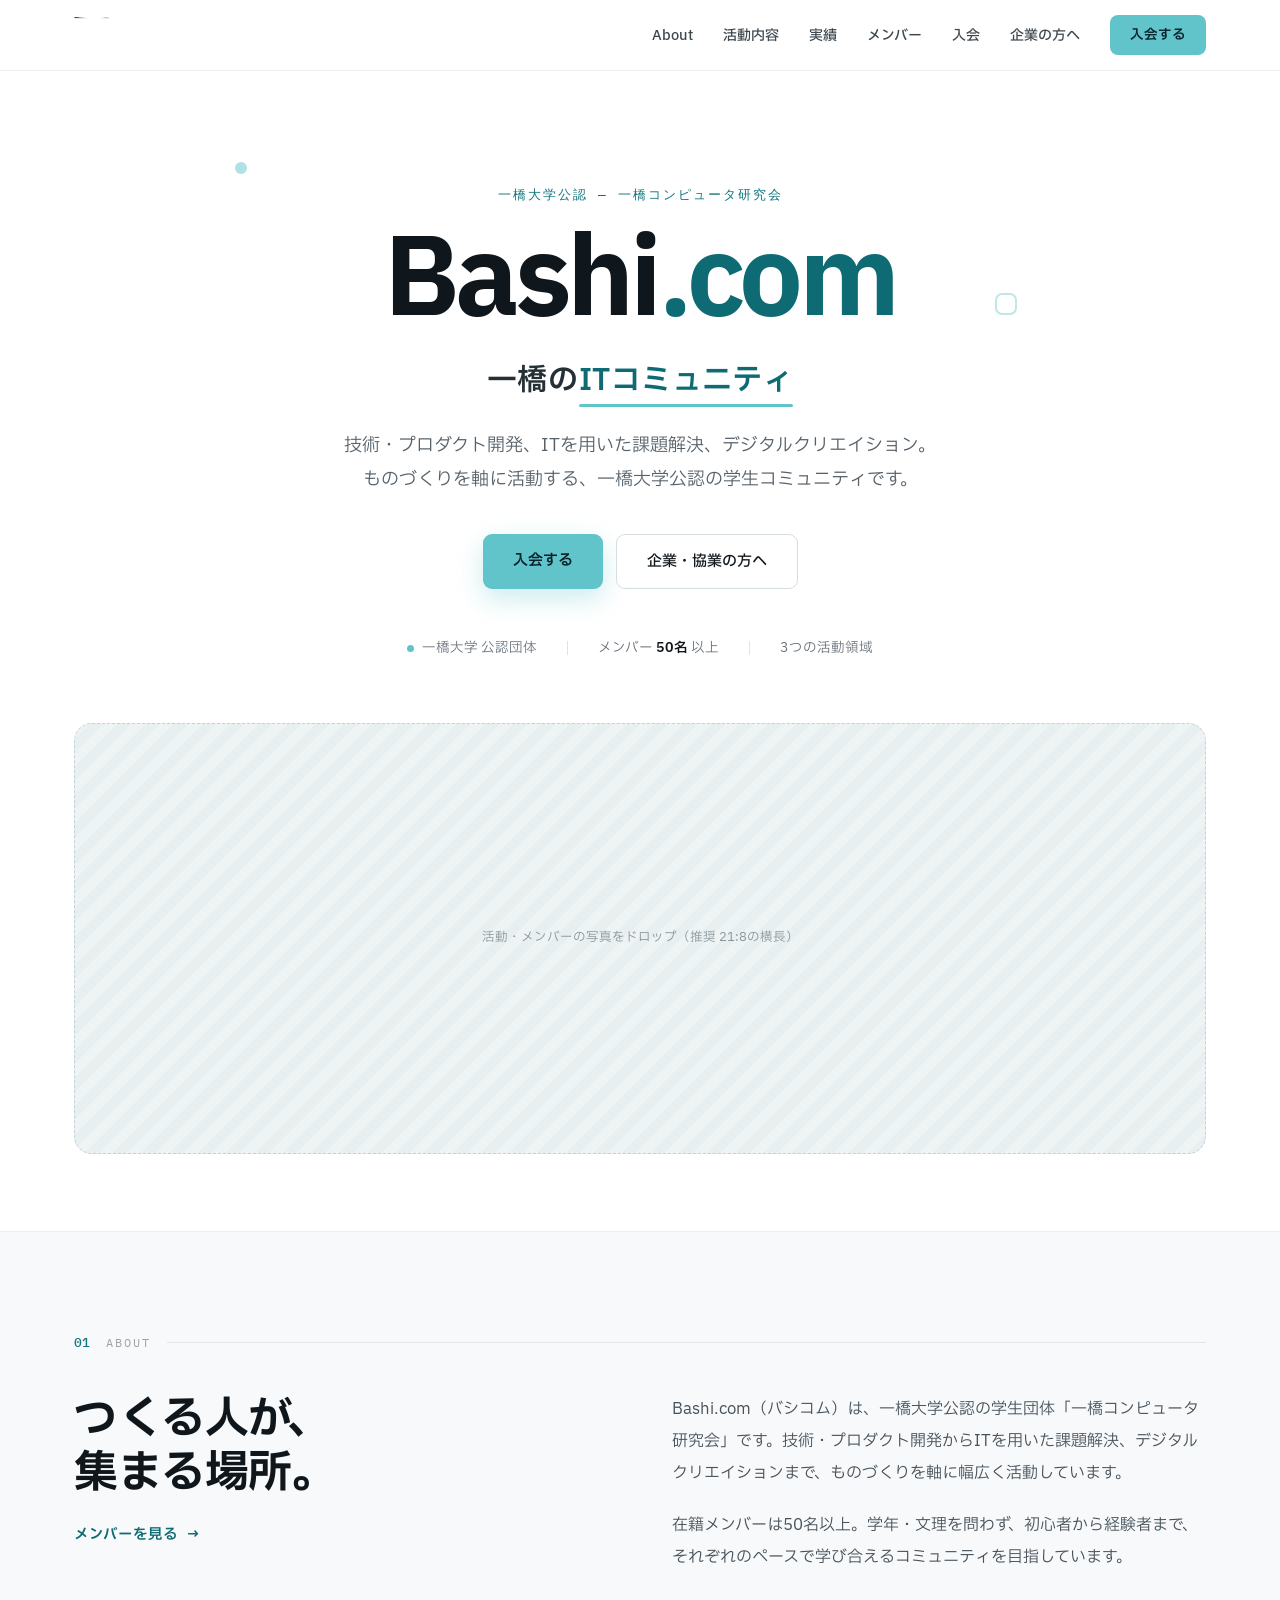
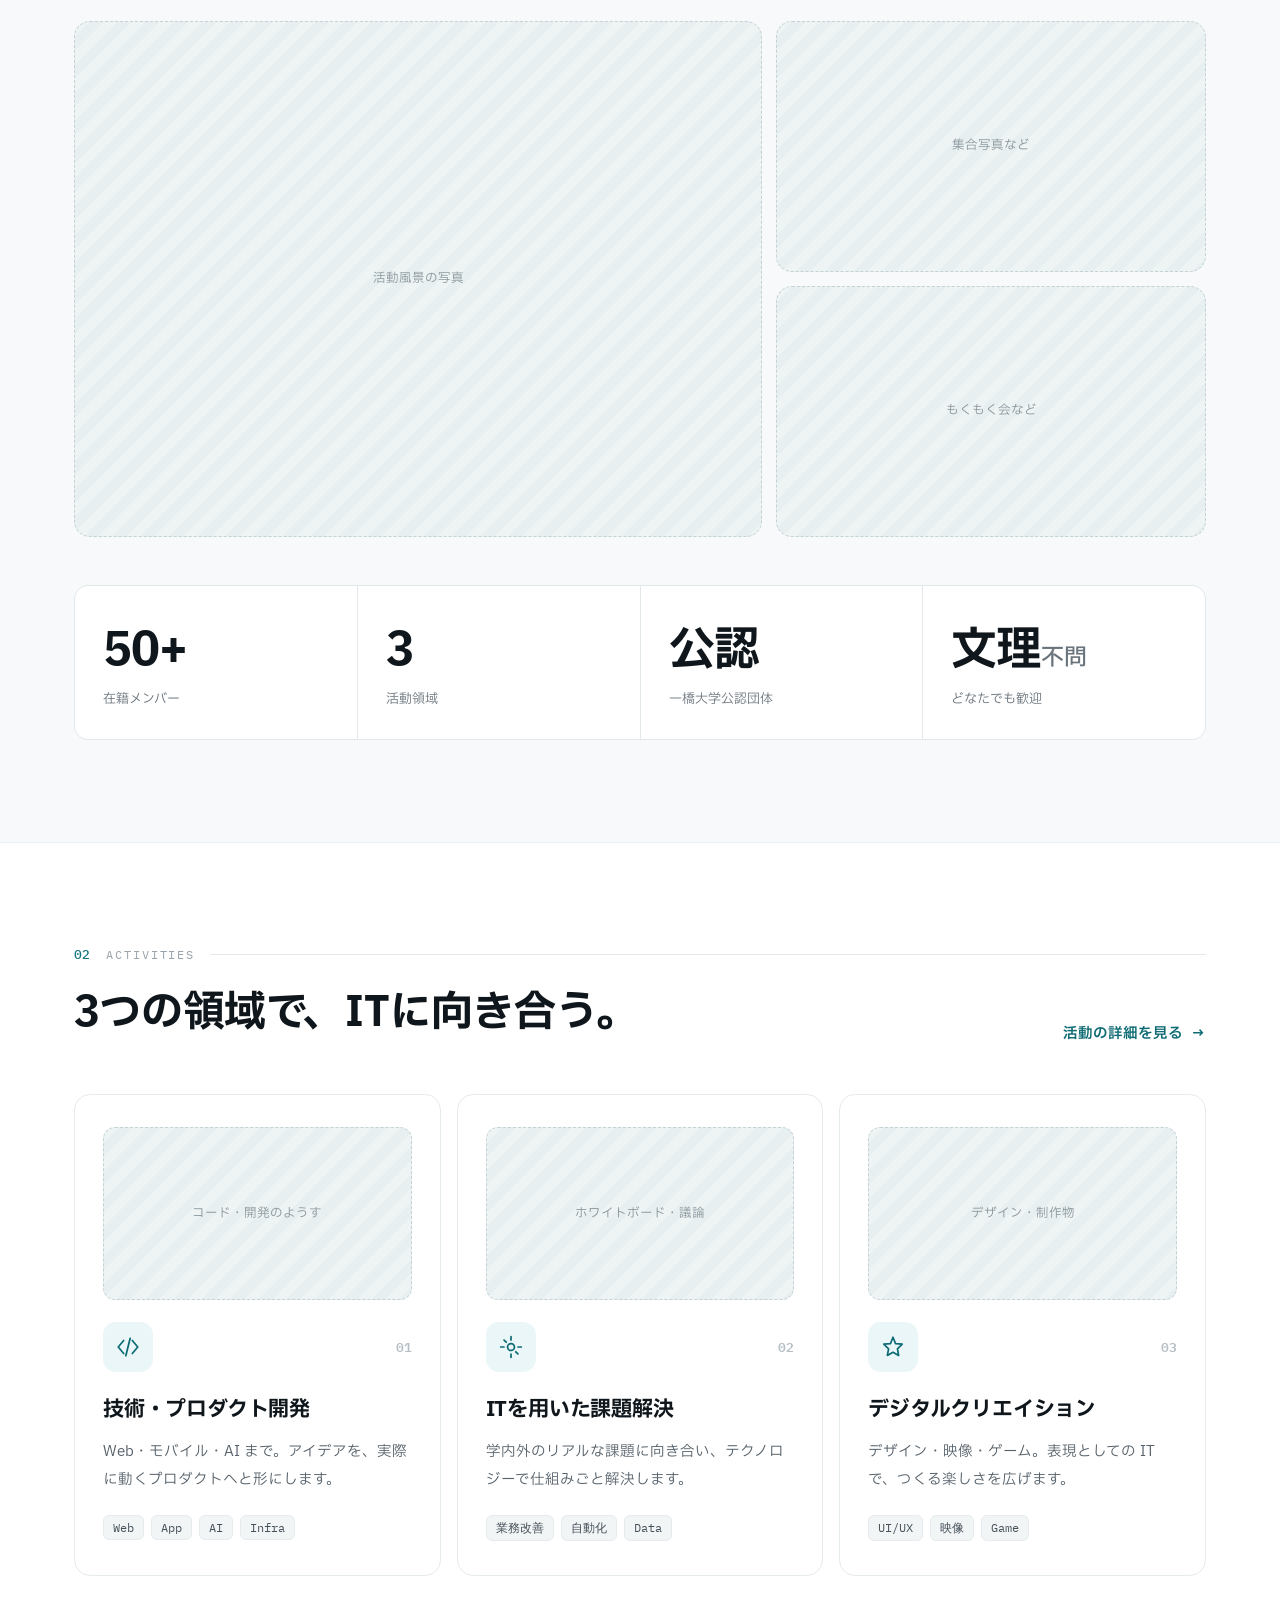
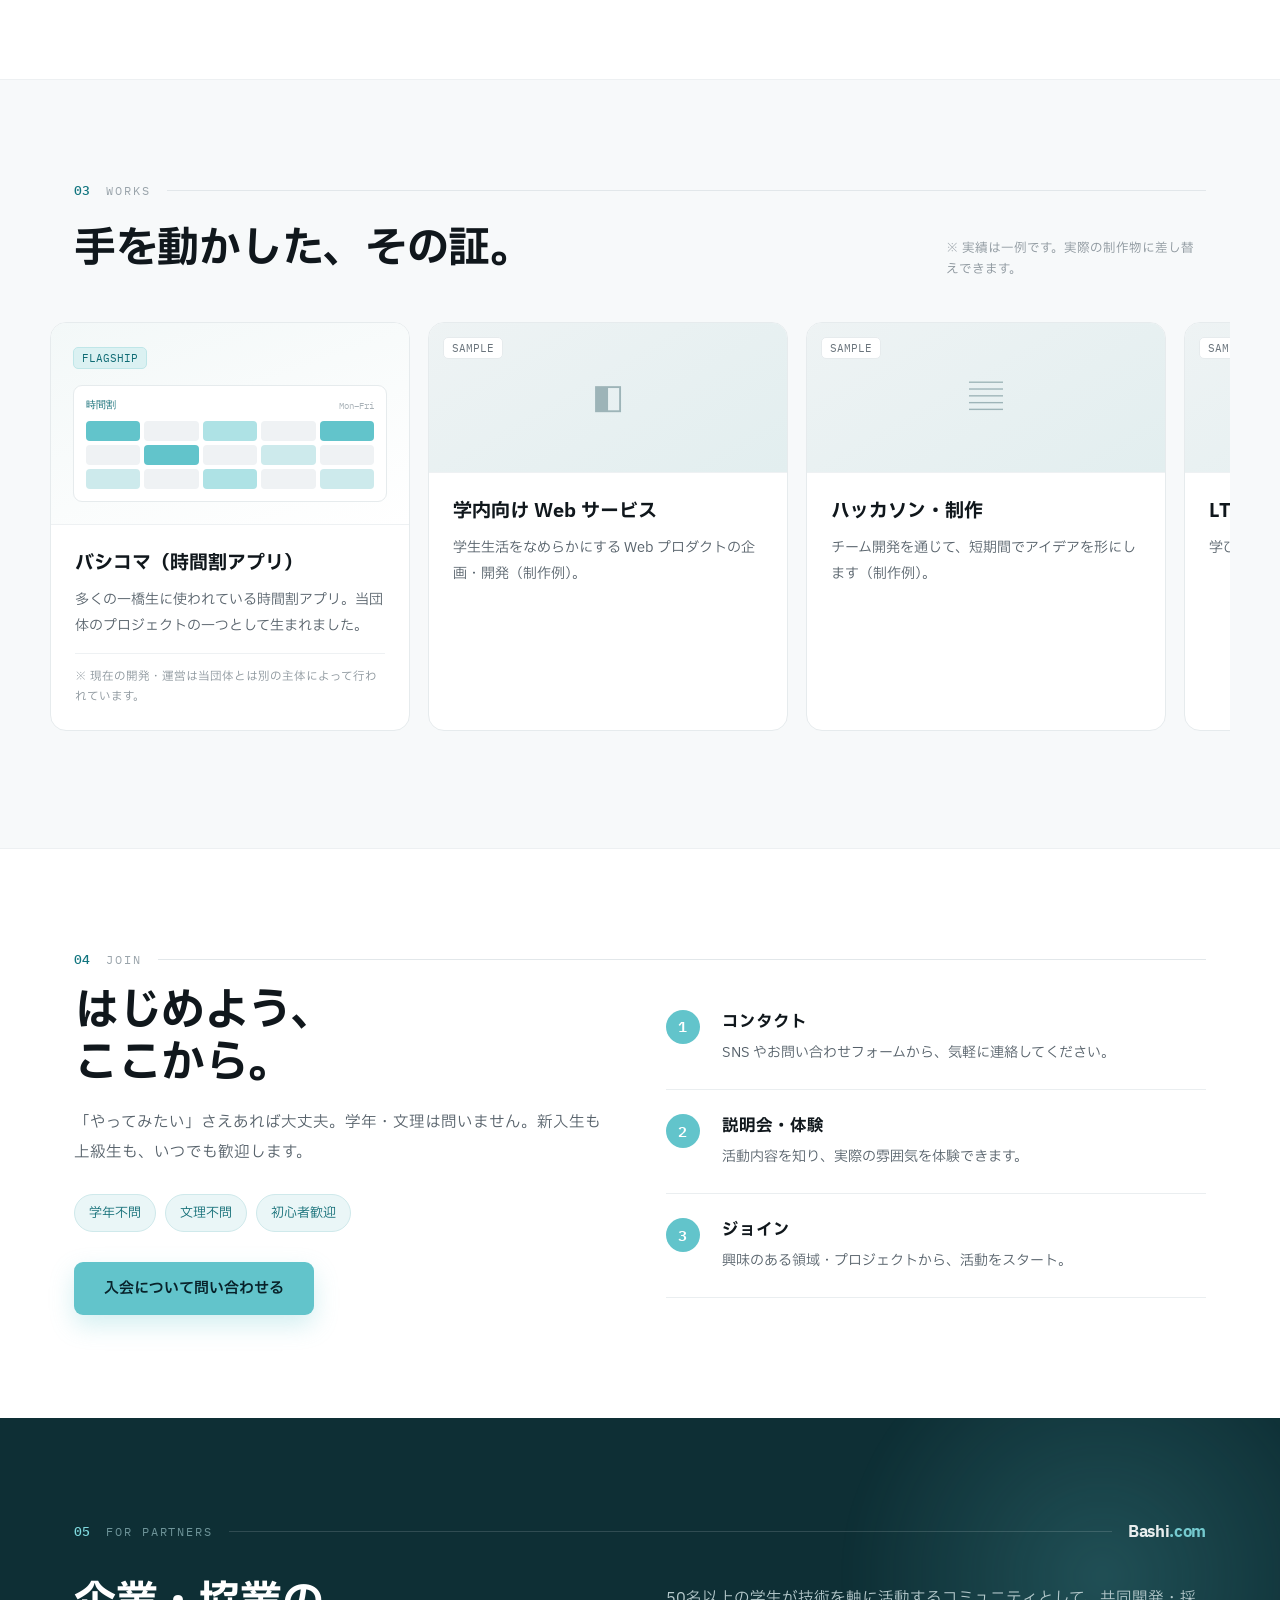
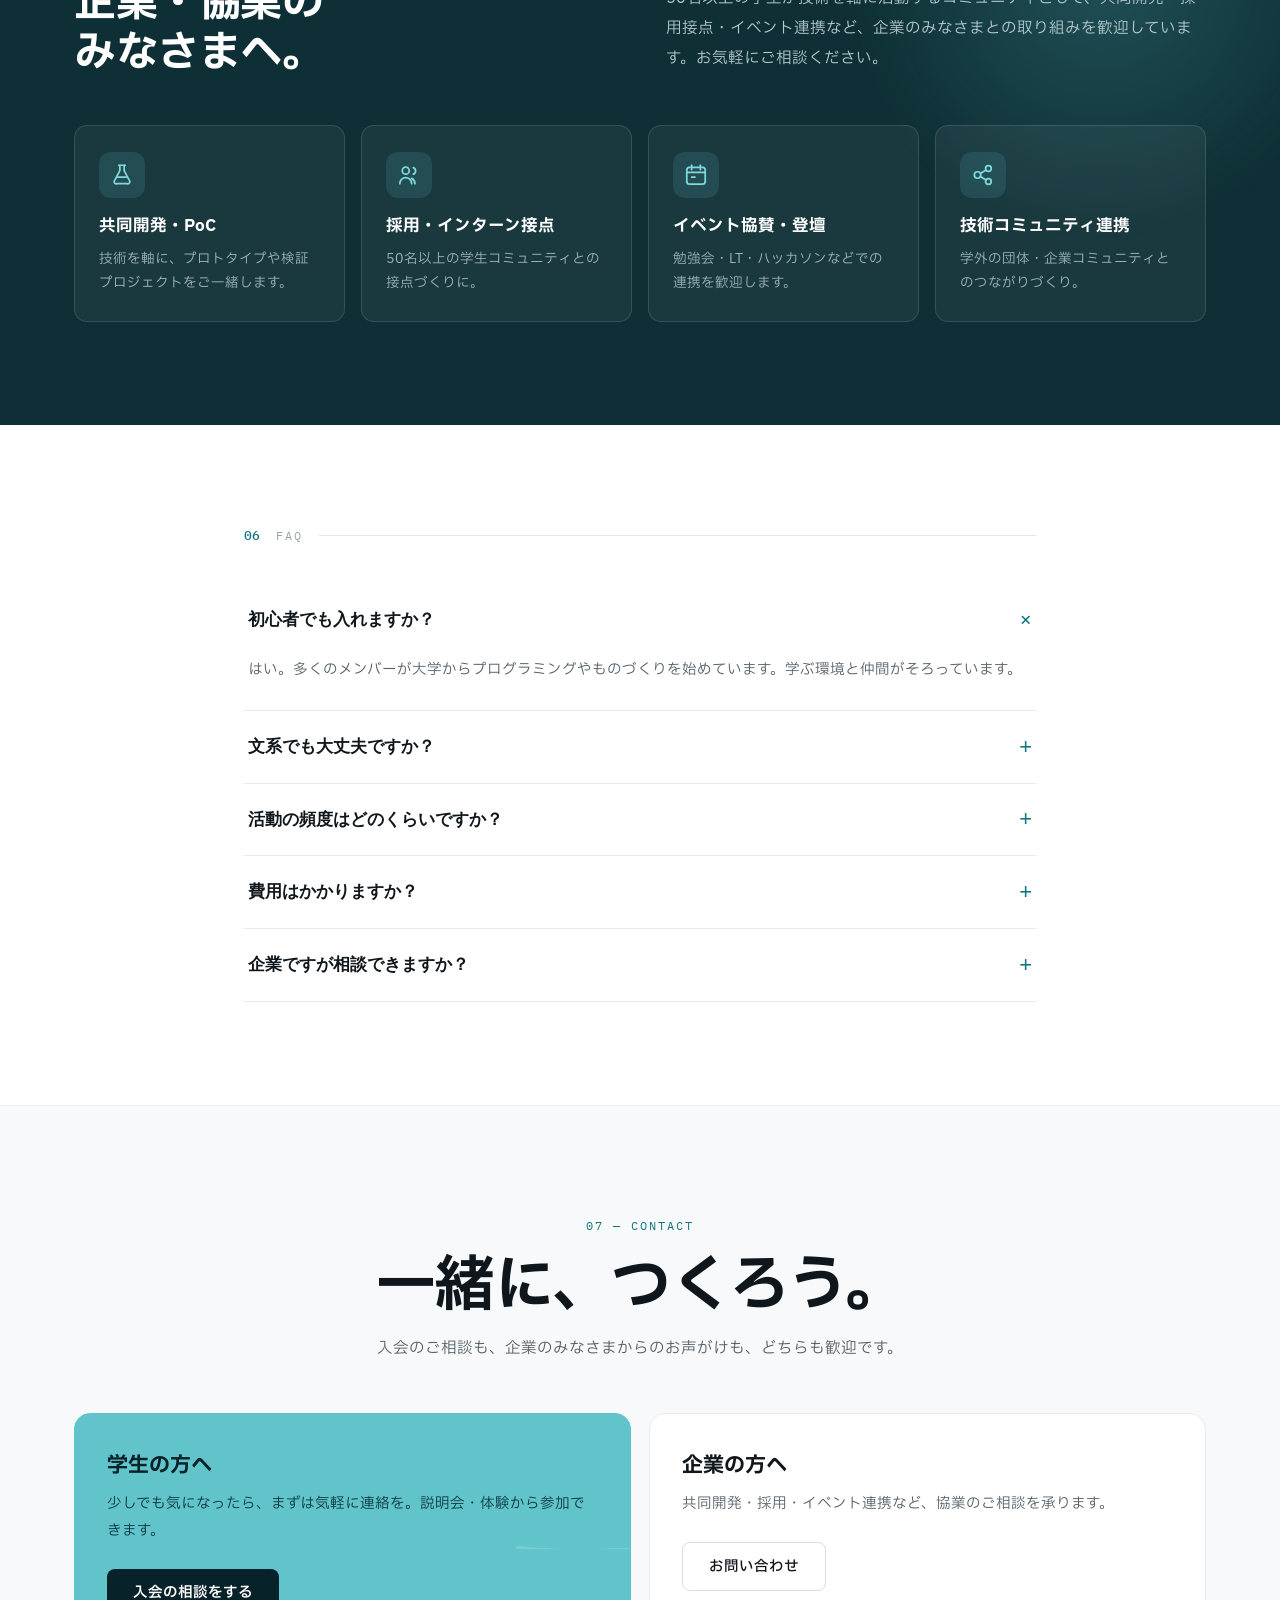
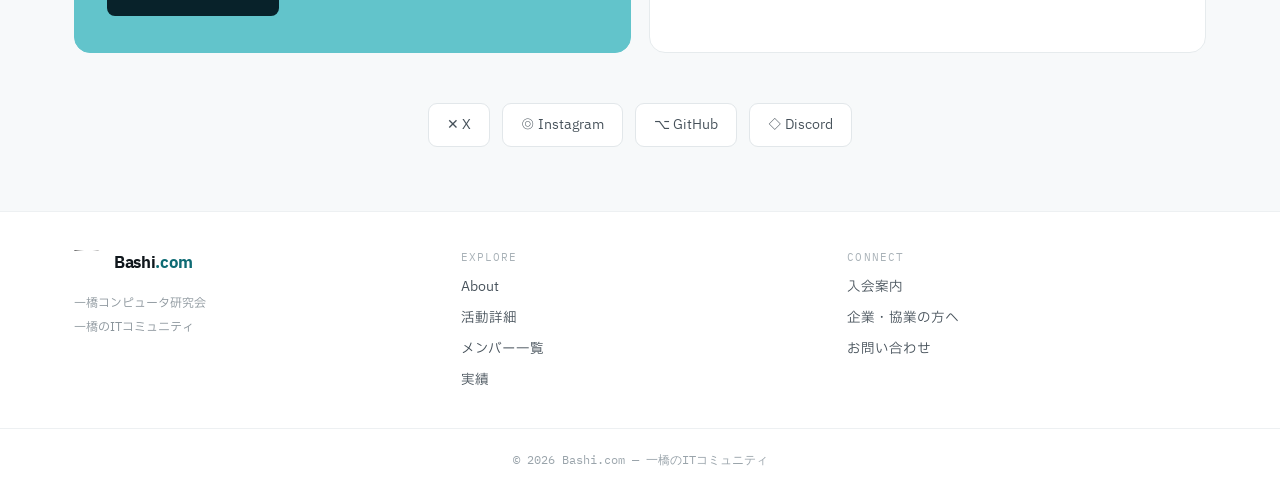
==== index.html @ f262a0ce "Add Bashi.com website (top / members / activities) Claude Design (BashiDirB / Members / Activities) " ====
<!DOCTYPE html>
<html lang="ja">
<head>
<meta charset="utf-8">
<meta name="viewport" content="width=device-width, initial-scale=1">
<title>Bashi.com — 一橋のITコミュニティ｜一橋コンピュータ研究会</title>
<meta name="description" content="Bashi.com（バシコム）は一橋大学公認の学生団体「一橋コンピュータ研究会」。技術・プロダクト開発、ITを用いた課題解決、デジタルクリエイションを軸に活動するITコミュニティです。">
<link rel="preconnect" href="https://fonts.googleapis.com">
<link rel="preconnect" href="https://fonts.gstatic.com" crossorigin>
<link href="https://fonts.googleapis.com/css2?family=IBM+Plex+Sans+JP:wght@300;400;500;600;700&family=IBM+Plex+Mono:wght@400;500;600&display=swap" rel="stylesheet">
<link rel="stylesheet" href="styles.css">
</head>
<body>
<main id="bb-root" style="background:#FFFFFF;color:#10171C;font-family:'IBM Plex Sans JP',sans-serif;position:relative;overflow-x:hidden;min-height:100vh;-webkit-font-smoothing:antialiased">

  <!-- reading progress -->
  <div id="bb-progress" style="position:fixed;top:0;left:0;height:3px;width:0;background:linear-gradient(90deg,#62C4CB,#0E6B74);z-index:60;transition:width .1s linear"></div>

  <!-- NAV -->
  <header style="position:sticky;top:0;z-index:50;backdrop-filter:blur(12px);-webkit-backdrop-filter:blur(12px);background:rgba(255,255,255,.82);border-bottom:1px solid #ECEFF1">
    <nav style="max-width:1180px;margin:0 auto;padding:15px 24px;display:flex;align-items:center;justify-content:space-between;gap:16px">
      <a href="#top" aria-label="Bashi.com" style="display:flex;align-items:center;text-decoration:none">
        <img src="uploads/SCARE_LOGO_Opacity_BLACK.png" alt="Bashi.com" style="height:36px;width:auto;display:block">
      </a>
      <div class="bb-desktop-nav">
        <a href="#about" data-navlink="about" class="bb-navlink" style="color:#3D474E;text-decoration:none;font-size:14px;font-weight:500">About</a>
        <a href="#activities" data-navlink="activities" class="bb-navlink" style="color:#3D474E;text-decoration:none;font-size:14px;font-weight:500">活動内容</a>
        <a href="#works" data-navlink="works" class="bb-navlink" style="color:#3D474E;text-decoration:none;font-size:14px;font-weight:500">実績</a>
        <a href="Members.html" class="bb-navlink" style="color:#3D474E;text-decoration:none;font-size:14px;font-weight:500">メンバー</a>
        <a href="#join" data-navlink="join" class="bb-navlink" style="color:#3D474E;text-decoration:none;font-size:14px;font-weight:500">入会</a>
        <a href="#partners" data-navlink="partners" class="bb-navlink" style="color:#3D474E;text-decoration:none;font-size:14px;font-weight:500">企業の方へ</a>
        <a href="#join" class="bb-btn-primary" style="font-size:13.5px;font-weight:600;color:#08222a;background:#62C4CB;text-decoration:none;padding:10px 20px;border-radius:8px">入会する</a>
      </div>
      <button id="bb-menu-btn" class="bb-menu-btn" aria-label="menu" aria-expanded="false" style="background:#F1F4F5;border:1px solid #E2E7EA;color:#10171C;width:42px;height:42px;border-radius:9px;cursor:pointer;font-size:18px">≡</button>
    </nav>
    <div id="bb-mobile-menu" class="bb-mobile-menu" style="padding:6px 24px 18px;flex-direction:column;gap:2px;border-top:1px solid #EEF1F3">
      <a href="#about" style="color:#10171C;text-decoration:none;font-size:15px;padding:12px 4px;border-bottom:1px solid #F1F4F5">About</a>
      <a href="#activities" style="color:#10171C;text-decoration:none;font-size:15px;padding:12px 4px;border-bottom:1px solid #F1F4F5">活動内容</a>
      <a href="#works" style="color:#10171C;text-decoration:none;font-size:15px;padding:12px 4px;border-bottom:1px solid #F1F4F5">制作物・実績</a>
      <a href="Members.html" style="color:#10171C;text-decoration:none;font-size:15px;padding:12px 4px;border-bottom:1px solid #F1F4F5">メンバー一覧</a>
      <a href="Activities.html" style="color:#10171C;text-decoration:none;font-size:15px;padding:12px 4px;border-bottom:1px solid #F1F4F5">活動詳細</a>
      <a href="#join" style="color:#10171C;text-decoration:none;font-size:15px;padding:12px 4px;border-bottom:1px solid #F1F4F5">入会案内</a>
      <a href="#partners" style="color:#10171C;text-decoration:none;font-size:15px;padding:12px 4px;border-bottom:1px solid #F1F4F5">企業・協業の方へ</a>
      <a href="#join" style="margin-top:8px;text-align:center;color:#08222a;background:#62C4CB;text-decoration:none;padding:13px;border-radius:8px;font-weight:600">入会する</a>
    </div>
  </header>

  <!-- HERO -->
  <section id="top" style="position:relative;max-width:920px;margin:0 auto;padding:clamp(60px,9vw,128px) 24px clamp(40px,5vw,64px);text-align:center">
    <div style="position:absolute;top:14%;left:6%;width:12px;height:12px;border-radius:50%;background:#62C4CB;opacity:.5;animation:floatB 6s ease-in-out infinite"></div>
    <div style="position:absolute;top:34%;right:9%;width:22px;height:22px;border-radius:7px;border:2px solid #BFE6E8;animation:floatB 8s ease-in-out infinite .8s"></div>
    <div data-rv style="opacity:0;transform:translateY(16px);transition:opacity .7s,transform .7s;font-family:'IBM Plex Mono',monospace;font-size:12.5px;letter-spacing:.16em;color:#11757F;margin-bottom:24px;text-transform:uppercase">一橋大学公認 — 一橋コンピュータ研究会</div>
    <h1 data-rv data-rv-delay="80" style="opacity:0;transform:translateY(22px);transition:opacity .9s,transform .9s;margin:0 0 22px;display:flex;justify-content:center"><img src="uploads/LECTANGLE_LOGO_Opacity_BLACK.png" alt="Bashi.com" onerror="this.style.display='none';this.nextElementSibling.style.display='inline-block'" style="width:clamp(300px,64vw,680px);height:auto;display:block"><span style="display:none;font-weight:700;font-size:clamp(48px,10vw,108px);letter-spacing:-.04em;line-height:1;color:#10171C">Bashi<span style="color:#0E6B74">.com</span></span></h1>
    <div data-rv data-rv-delay="150" style="opacity:0;transform:translateY(20px);transition:opacity .8s,transform .8s;margin:0 0 26px;font-weight:600;font-size:clamp(20px,2.8vw,30px);letter-spacing:.02em;color:#243036">一橋の<span style="position:relative;white-space:nowrap;color:#0E6B74">ITコミュニティ<span data-uline style="position:absolute;left:0;bottom:-.12em;width:100%;height:.09em;background:#62C4CB;transform:scaleX(0);transform-origin:left;transition:transform 1s cubic-bezier(.7,0,.2,1) .5s;border-radius:99px"></span></span></div>
    <p data-rv data-rv-delay="220" style="opacity:0;transform:translateY(20px);transition:opacity .8s,transform .8s;margin:0 auto 36px;max-width:600px;font-size:clamp(15.5px,1.7vw,18px);line-height:1.9;color:#56616A">技術・プロダクト開発、ITを用いた課題解決、デジタルクリエイション。<br>ものづくりを軸に活動する、一橋大学公認の学生コミュニティです。</p>
    <div data-rv data-rv-delay="260" style="opacity:0;transform:translateY(20px);transition:opacity .8s,transform .8s;display:flex;flex-wrap:wrap;gap:13px;justify-content:center;margin-bottom:46px">
      <a href="#join" class="bb-btn-primary" style="font-size:15px;font-weight:600;color:#08222a;background:#62C4CB;text-decoration:none;padding:15px 30px;border-radius:9px;box-shadow:0 10px 26px rgba(98,196,203,.32)">入会する</a>
      <a href="#partners" class="bb-btn-ghost" style="font-size:15px;font-weight:500;color:#10171C;background:#fff;border:1px solid #D7DEE2;text-decoration:none;padding:15px 30px;border-radius:9px">企業・協業の方へ</a>
    </div>
    <div data-rv data-rv-delay="340" style="opacity:0;transform:translateY(18px);transition:opacity .8s,transform .8s;display:inline-flex;flex-wrap:wrap;justify-content:center;align-items:center;gap:clamp(16px,3vw,30px);font-size:13.5px;color:#6A747C">
      <span style="display:flex;align-items:center;gap:8px"><span style="width:7px;height:7px;border-radius:99px;background:#62C4CB"></span>一橋大学 公認団体</span>
      <span style="width:1px;height:14px;background:#DDE3E7"></span>
      <span>メンバー <strong style="color:#10171C;font-weight:600">50名</strong> 以上</span>
      <span style="width:1px;height:14px;background:#DDE3E7"></span>
      <span>3つの活動領域</span>
    </div>
  </section>

  <!-- IMAGE BAND -->
  <section style="max-width:1180px;margin:0 auto;padding:0 24px clamp(40px,6vw,80px)">
    <div class="image-slot" data-rv style="opacity:0;transform:translateY(26px);transition:opacity .9s,transform .9s;width:100%;aspect-ratio:21/8;min-height:220px;border-radius:18px;overflow:hidden">活動・メンバーの写真をドロップ（推奨 21:8の横長）</div>
  </section>

  <!-- ABOUT -->
  <section id="about" style="background:#F7F9FA;border-top:1px solid #EDF0F2;border-bottom:1px solid #EDF0F2">
    <div style="max-width:1180px;margin:0 auto;padding:clamp(56px,8vw,104px) 24px">
      <div data-rv style="opacity:0;transform:translateY(14px);transition:opacity .7s,transform .7s;display:flex;align-items:center;gap:16px;margin-bottom:42px">
        <span style="font-family:'IBM Plex Mono',monospace;font-size:13px;color:#11757F;font-weight:500">01</span>
        <span style="font-family:'IBM Plex Mono',monospace;font-size:12px;letter-spacing:.16em;color:#9AA4AB;text-transform:uppercase">About</span>
        <span style="flex:1;height:1px;background:#E2E7EA"></span>
      </div>
      <div style="display:grid;grid-template-columns:repeat(auto-fit,minmax(290px,1fr));gap:clamp(34px,5vw,72px);align-items:start">
        <div>
          <h2 data-rv style="opacity:0;transform:translateY(20px);transition:opacity .8s,transform .8s;margin:0 0 22px;font-weight:700;font-size:clamp(28px,4vw,44px);line-height:1.22;letter-spacing:-.01em">つくる人が、<br>集まる場所。</h2>
          <a data-rv data-rv-delay="60" href="Members.html" class="bb-link" style="opacity:0;transform:translateY(20px);transition:opacity .8s,transform .8s;display:inline-flex;align-items:center;gap:8px;font-size:14.5px;font-weight:600;color:#0E6B74;text-decoration:none">メンバーを見る <span class="bb-arrow">→</span></a>
        </div>
        <div>
          <p data-rv data-rv-delay="100" style="opacity:0;transform:translateY(20px);transition:opacity .8s,transform .8s;margin:0 0 20px;font-size:16px;line-height:2;color:#46515A">Bashi.com（バシコム）は、一橋大学公認の学生団体「一橋コンピュータ研究会」です。技術・プロダクト開発からITを用いた課題解決、デジタルクリエイションまで、ものづくりを軸に幅広く活動しています。</p>
          <p data-rv data-rv-delay="180" style="opacity:0;transform:translateY(20px);transition:opacity .8s,transform .8s;margin:0;font-size:16px;line-height:2;color:#46515A">在籍メンバーは50名以上。学年・文理を問わず、初心者から経験者まで、それぞれのペースで学び合えるコミュニティを目指しています。</p>
        </div>
      </div>
      <div data-rv style="opacity:0;transform:translateY(24px);transition:opacity .9s,transform .9s;display:grid;grid-template-columns:1.6fr 1fr;gap:14px;margin-top:48px">
        <div class="image-slot" style="width:100%;aspect-ratio:4/3;min-height:220px;border-radius:16px;overflow:hidden">活動風景の写真</div>
        <div style="display:grid;grid-template-rows:1fr 1fr;gap:14px">
          <div class="image-slot" style="width:100%;height:100%;min-height:103px;border-radius:16px;overflow:hidden">集合写真など</div>
          <div class="image-slot" style="width:100%;height:100%;min-height:103px;border-radius:16px;overflow:hidden">もくもく会など</div>
        </div>
      </div>
      <div style="display:grid;grid-template-columns:repeat(auto-fit,minmax(180px,1fr));gap:1px;background:#E2E7EA;border:1px solid #E2E7EA;border-radius:14px;overflow:hidden;margin-top:48px">
        <div data-rv style="opacity:0;transition:opacity .7s;background:#fff;padding:30px 28px">
          <div data-count="50" data-suffix="+" style="font-weight:700;font-size:clamp(32px,4vw,46px);letter-spacing:-.02em;color:#10171C">0+</div>
          <div style="font-size:13px;color:#6A747C;margin-top:4px">在籍メンバー</div>
        </div>
        <div data-rv data-rv-delay="60" style="opacity:0;transition:opacity .7s;background:#fff;padding:30px 28px">
          <div data-count="3" style="font-weight:700;font-size:clamp(32px,4vw,46px);letter-spacing:-.02em;color:#10171C">0</div>
          <div style="font-size:13px;color:#6A747C;margin-top:4px">活動領域</div>
        </div>
        <div data-rv data-rv-delay="120" style="opacity:0;transition:opacity .7s;background:#fff;padding:30px 28px">
          <div style="font-weight:700;font-size:clamp(32px,4vw,46px);letter-spacing:-.02em;color:#10171C">公認</div>
          <div style="font-size:13px;color:#6A747C;margin-top:4px">一橋大学公認団体</div>
        </div>
        <div data-rv data-rv-delay="180" style="opacity:0;transition:opacity .7s;background:#fff;padding:30px 28px">
          <div style="font-weight:700;font-size:clamp(32px,4vw,46px);letter-spacing:-.02em;color:#10171C">文理<span style="font-size:.5em;font-weight:500;color:#6A747C">不問</span></div>
          <div style="font-size:13px;color:#6A747C;margin-top:4px">どなたでも歓迎</div>
        </div>
      </div>
    </div>
  </section>

  <!-- ACTIVITIES -->
  <section id="activities" style="max-width:1180px;margin:0 auto;padding:clamp(56px,8vw,104px) 24px">
    <div data-rv style="opacity:0;transform:translateY(14px);transition:opacity .7s,transform .7s;display:flex;align-items:center;gap:16px;margin-bottom:18px">
      <span style="font-family:'IBM Plex Mono',monospace;font-size:13px;color:#11757F;font-weight:500">02</span>
      <span style="font-family:'IBM Plex Mono',monospace;font-size:12px;letter-spacing:.16em;color:#9AA4AB;text-transform:uppercase">Activities</span>
      <span style="flex:1;height:1px;background:#E2E7EA"></span>
    </div>
    <div style="display:flex;justify-content:space-between;align-items:flex-end;flex-wrap:wrap;gap:14px;margin-bottom:50px">
      <h2 data-rv data-rv-delay="80" style="opacity:0;transform:translateY(18px);transition:opacity .8s,transform .8s;margin:0;font-weight:700;font-size:clamp(26px,3.6vw,42px);letter-spacing:-.01em">3つの領域で、ITに向き合う。</h2>
      <a data-rv href="Activities.html" class="bb-link" style="opacity:0;transition:opacity .7s;display:inline-flex;align-items:center;gap:8px;font-size:14.5px;font-weight:600;color:#0E6B74;text-decoration:none">活動の詳細を見る <span class="bb-arrow">→</span></a>
    </div>
    <div style="display:grid;grid-template-columns:repeat(auto-fit,minmax(270px,1fr));gap:16px">
      <!-- pillar 01 -->
      <a href="Activities.html" data-rv data-rv-delay="0" class="bb-pill" style="opacity:0;transform:translateY(24px);transition:opacity .8s,transform .8s;text-decoration:none;color:inherit;display:block;background:#fff;border:1px solid #E6EBED;border-radius:16px;padding:32px 28px 34px;position:relative;overflow:hidden">
        <div class="bb-pillbar"></div>
        <div class="image-slot" style="width:100%;aspect-ratio:16/9;margin-bottom:22px;border-radius:12px;overflow:hidden">コード・開発のようす</div>
        <div style="display:flex;align-items:center;justify-content:space-between;margin-bottom:22px">
          <div style="width:50px;height:50px;border-radius:13px;background:#EAF6F7;display:flex;align-items:center;justify-content:center;color:#0E6B74"><svg width="26" height="26" viewBox="0 0 24 24" fill="none" stroke="currentColor" stroke-width="1.6" stroke-linecap="round" stroke-linejoin="round"><path d="M8 6l-5 6 5 6"/><path d="M16 6l5 6-5 6"/><path d="M14 4l-4 16"/></svg></div>
          <span style="font-family:'IBM Plex Mono',monospace;font-weight:600;font-size:13px;color:#B4BEC4">01</span>
        </div>
        <h3 style="margin:0 0 13px;font-weight:700;font-size:21px;letter-spacing:-.01em">技術・プロダクト開発</h3>
        <p style="margin:0 0 22px;font-size:14.5px;line-height:1.9;color:#56616A">Web・モバイル・AI まで。アイデアを、実際に動くプロダクトへと形にします。</p>
        <div style="display:flex;flex-wrap:wrap;gap:7px">
          <span style="font-family:'IBM Plex Mono',monospace;font-size:11.5px;color:#46515A;background:#F2F5F6;border:1px solid #E6EBED;padding:4px 9px;border-radius:6px">Web</span>
          <span style="font-family:'IBM Plex Mono',monospace;font-size:11.5px;color:#46515A;background:#F2F5F6;border:1px solid #E6EBED;padding:4px 9px;border-radius:6px">App</span>
          <span style="font-family:'IBM Plex Mono',monospace;font-size:11.5px;color:#46515A;background:#F2F5F6;border:1px solid #E6EBED;padding:4px 9px;border-radius:6px">AI</span>
          <span style="font-family:'IBM Plex Mono',monospace;font-size:11.5px;color:#46515A;background:#F2F5F6;border:1px solid #E6EBED;padding:4px 9px;border-radius:6px">Infra</span>
        </div>
      </a>
      <!-- pillar 02 -->
      <a href="Activities.html" data-rv data-rv-delay="110" class="bb-pill" style="opacity:0;transform:translateY(24px);transition:opacity .8s,transform .8s;text-decoration:none;color:inherit;display:block;background:#fff;border:1px solid #E6EBED;border-radius:16px;padding:32px 28px 34px;position:relative;overflow:hidden">
        <div class="bb-pillbar"></div>
        <div class="image-slot" style="width:100%;aspect-ratio:16/9;margin-bottom:22px;border-radius:12px;overflow:hidden">ホワイトボード・議論</div>
        <div style="display:flex;align-items:center;justify-content:space-between;margin-bottom:22px">
          <div style="width:50px;height:50px;border-radius:13px;background:#EAF6F7;display:flex;align-items:center;justify-content:center;color:#0E6B74"><svg width="26" height="26" viewBox="0 0 24 24" fill="none" stroke="currentColor" stroke-width="1.6" stroke-linecap="round" stroke-linejoin="round"><circle cx="12" cy="12" r="3.2"/><path d="M12 2.5v3"/><path d="M12 18.5v3"/><path d="M2.5 12h3"/><path d="M18.5 12h3"/><path d="M5.6 5.6l2 2"/><path d="M16.4 16.4l2 2"/></svg></div>
          <span style="font-family:'IBM Plex Mono',monospace;font-weight:600;font-size:13px;color:#B4BEC4">02</span>
        </div>
        <h3 style="margin:0 0 13px;font-weight:700;font-size:21px;letter-spacing:-.01em">ITを用いた課題解決</h3>
        <p style="margin:0 0 22px;font-size:14.5px;line-height:1.9;color:#56616A">学内外のリアルな課題に向き合い、テクノロジーで仕組みごと解決します。</p>
        <div style="display:flex;flex-wrap:wrap;gap:7px">
          <span style="font-family:'IBM Plex Mono',monospace;font-size:11.5px;color:#46515A;background:#F2F5F6;border:1px solid #E6EBED;padding:4px 9px;border-radius:6px">業務改善</span>
          <span style="font-family:'IBM Plex Mono',monospace;font-size:11.5px;color:#46515A;background:#F2F5F6;border:1px solid #E6EBED;padding:4px 9px;border-radius:6px">自動化</span>
          <span style="font-family:'IBM Plex Mono',monospace;font-size:11.5px;color:#46515A;background:#F2F5F6;border:1px solid #E6EBED;padding:4px 9px;border-radius:6px">Data</span>
        </div>
      </a>
      <!-- pillar 03 -->
      <a href="Activities.html" data-rv data-rv-delay="220" class="bb-pill" style="opacity:0;transform:translateY(24px);transition:opacity .8s,transform .8s;text-decoration:none;color:inherit;display:block;background:#fff;border:1px solid #E6EBED;border-radius:16px;padding:32px 28px 34px;position:relative;overflow:hidden">
        <div class="bb-pillbar"></div>
        <div class="image-slot" style="width:100%;aspect-ratio:16/9;margin-bottom:22px;border-radius:12px;overflow:hidden">デザイン・制作物</div>
        <div style="display:flex;align-items:center;justify-content:space-between;margin-bottom:22px">
          <div style="width:50px;height:50px;border-radius:13px;background:#EAF6F7;display:flex;align-items:center;justify-content:center;color:#0E6B74"><svg width="26" height="26" viewBox="0 0 24 24" fill="none" stroke="currentColor" stroke-width="1.6" stroke-linecap="round" stroke-linejoin="round"><path d="M12 3l2.3 5.8L20.5 9.4l-4.4 4.3 1.1 6.1L12 16.9 6.8 19.8l1.1-6.1L3.5 9.4l6.2-.6z"/></svg></div>
          <span style="font-family:'IBM Plex Mono',monospace;font-weight:600;font-size:13px;color:#B4BEC4">03</span>
        </div>
        <h3 style="margin:0 0 13px;font-weight:700;font-size:21px;letter-spacing:-.01em">デジタルクリエイション</h3>
        <p style="margin:0 0 22px;font-size:14.5px;line-height:1.9;color:#56616A">デザイン・映像・ゲーム。表現としての IT で、つくる楽しさを広げます。</p>
        <div style="display:flex;flex-wrap:wrap;gap:7px">
          <span style="font-family:'IBM Plex Mono',monospace;font-size:11.5px;color:#46515A;background:#F2F5F6;border:1px solid #E6EBED;padding:4px 9px;border-radius:6px">UI/UX</span>
          <span style="font-family:'IBM Plex Mono',monospace;font-size:11.5px;color:#46515A;background:#F2F5F6;border:1px solid #E6EBED;padding:4px 9px;border-radius:6px">映像</span>
          <span style="font-family:'IBM Plex Mono',monospace;font-size:11.5px;color:#46515A;background:#F2F5F6;border:1px solid #E6EBED;padding:4px 9px;border-radius:6px">Game</span>
        </div>
      </a>
    </div>
  </section>

  <!-- WORKS -->
  <section id="works" style="background:#F7F9FA;border-top:1px solid #EDF0F2;border-bottom:1px solid #EDF0F2">
    <div style="max-width:1180px;margin:0 auto;padding:clamp(56px,8vw,104px) 24px">
      <div data-rv style="opacity:0;transform:translateY(14px);transition:opacity .7s,transform .7s;display:flex;align-items:center;gap:16px;margin-bottom:18px">
        <span style="font-family:'IBM Plex Mono',monospace;font-size:13px;color:#11757F;font-weight:500">03</span>
        <span style="font-family:'IBM Plex Mono',monospace;font-size:12px;letter-spacing:.16em;color:#9AA4AB;text-transform:uppercase">Works</span>
        <span style="flex:1;height:1px;background:#E2E7EA"></span>
      </div>
      <div style="display:flex;justify-content:space-between;align-items:flex-end;flex-wrap:wrap;gap:14px;margin-bottom:42px">
        <h2 data-rv data-rv-delay="80" style="opacity:0;transform:translateY(18px);transition:opacity .8s,transform .8s;margin:0;font-weight:700;font-size:clamp(26px,3.6vw,42px);letter-spacing:-.01em">手を動かした、その証。</h2>
        <span data-rv style="opacity:0;transition:opacity .7s;font-size:12.5px;color:#8A949B;max-width:260px;line-height:1.7">※ 実績は一例です。実際の制作物に差し替えできます。</span>
      </div>
      <div class="bb-scroll" style="display:flex;gap:18px;overflow-x:auto;padding-bottom:14px;scroll-snap-type:x mandatory;margin:0 -24px;padding-left:24px;padding-right:24px">
        <!-- flagship -->
        <div data-rv class="bb-card" style="opacity:0;transform:translateY(24px);flex:none;width:min(360px,82vw);scroll-snap-align:start;background:#fff;border:1px solid #E6EBED;border-radius:16px;overflow:hidden">
          <div style="padding:22px;border-bottom:1px solid #EEF1F3;background:linear-gradient(160deg,#F3F8F8,#fff)">
            <span style="display:inline-block;font-family:'IBM Plex Mono',monospace;font-size:10.5px;color:#0E6B74;background:#DBF1F2;border:1px solid #BFE6E8;padding:3px 8px;border-radius:5px;margin-bottom:16px">FLAGSHIP</span>
            <div style="background:#fff;border:1px solid #E6EBED;border-radius:9px;padding:12px">
              <div style="display:flex;justify-content:space-between;align-items:center;margin-bottom:9px"><span style="font-family:'IBM Plex Mono',monospace;font-size:10px;color:#0E6B74">時間割</span><span style="font-family:'IBM Plex Mono',monospace;font-size:9px;color:#A9B2B8">Mon–Fri</span></div>
              <div style="display:grid;grid-template-columns:repeat(5,1fr);gap:4px">
                <div style="height:20px;border-radius:4px;background:#62C4CB"></div><div style="height:20px;border-radius:4px;background:#EFF2F4"></div><div style="height:20px;border-radius:4px;background:#AEE2E5"></div><div style="height:20px;border-radius:4px;background:#EFF2F4"></div><div style="height:20px;border-radius:4px;background:#62C4CB"></div>
                <div style="height:20px;border-radius:4px;background:#EFF2F4"></div><div style="height:20px;border-radius:4px;background:#62C4CB"></div><div style="height:20px;border-radius:4px;background:#EFF2F4"></div><div style="height:20px;border-radius:4px;background:#CDEAEC"></div><div style="height:20px;border-radius:4px;background:#EFF2F4"></div>
                <div style="height:20px;border-radius:4px;background:#CDEAEC"></div><div style="height:20px;border-radius:4px;background:#EFF2F4"></div><div style="height:20px;border-radius:4px;background:#AEE2E5"></div><div style="height:20px;border-radius:4px;background:#EFF2F4"></div><div style="height:20px;border-radius:4px;background:#CDEAEC"></div>
              </div>
            </div>
          </div>
          <div style="padding:24px">
            <h3 style="margin:0 0 10px;font-weight:700;font-size:19px">バシコマ（時間割アプリ）</h3>
            <p style="margin:0 0 14px;font-size:14px;line-height:1.85;color:#56616A">多くの一橋生に使われている時間割アプリ。当団体のプロジェクトの一つとして生まれました。</p>
            <p style="margin:0;font-size:11.5px;line-height:1.7;color:#8A949B;border-top:1px solid #EEF1F3;padding-top:13px">※ 現在の開発・運営は当団体とは別の主体によって行われています。</p>
          </div>
        </div>
        <!-- sample 1 -->
        <div data-rv data-rv-delay="100" class="bb-card" style="opacity:0;transform:translateY(24px);flex:none;width:min(360px,82vw);scroll-snap-align:start;background:#fff;border:1px solid #E6EBED;border-radius:16px;overflow:hidden">
          <div style="height:150px;background:linear-gradient(150deg,#EEF3F4,#E2EEEF);display:flex;align-items:center;justify-content:center;position:relative;border-bottom:1px solid #EEF1F3">
            <span style="position:absolute;top:14px;left:14px;font-family:'IBM Plex Mono',monospace;font-size:10.5px;color:#6A747C;background:#fff;border:1px solid #E6EBED;padding:3px 8px;border-radius:5px">SAMPLE</span>
            <span style="color:#9DB4B8;font-size:34px">◧</span>
          </div>
          <div style="padding:24px">
            <h3 style="margin:0 0 10px;font-weight:700;font-size:19px">学内向け Web サービス</h3>
            <p style="margin:0;font-size:14px;line-height:1.85;color:#56616A">学生生活をなめらかにする Web プロダクトの企画・開発（制作例）。</p>
          </div>
        </div>
        <!-- sample 2 -->
        <div data-rv data-rv-delay="200" class="bb-card" style="opacity:0;transform:translateY(24px);flex:none;width:min(360px,82vw);scroll-snap-align:start;background:#fff;border:1px solid #E6EBED;border-radius:16px;overflow:hidden">
          <div style="height:150px;background:linear-gradient(150deg,#EEF3F4,#E2EEEF);display:flex;align-items:center;justify-content:center;position:relative;border-bottom:1px solid #EEF1F3">
            <span style="position:absolute;top:14px;left:14px;font-family:'IBM Plex Mono',monospace;font-size:10.5px;color:#6A747C;background:#fff;border:1px solid #E6EBED;padding:3px 8px;border-radius:5px">SAMPLE</span>
            <span style="color:#9DB4B8;font-size:34px">▤</span>
          </div>
          <div style="padding:24px">
            <h3 style="margin:0 0 10px;font-weight:700;font-size:19px">ハッカソン・制作</h3>
            <p style="margin:0;font-size:14px;line-height:1.85;color:#56616A">チーム開発を通じて、短期間でアイデアを形にします（制作例）。</p>
          </div>
        </div>
        <!-- sample 3 -->
        <div data-rv data-rv-delay="300" class="bb-card" style="opacity:0;transform:translateY(24px);flex:none;width:min(360px,82vw);scroll-snap-align:start;background:#fff;border:1px solid #E6EBED;border-radius:16px;overflow:hidden">
          <div style="height:150px;background:linear-gradient(150deg,#EEF3F4,#E2EEEF);display:flex;align-items:center;justify-content:center;position:relative;border-bottom:1px solid #EEF1F3">
            <span style="position:absolute;top:14px;left:14px;font-family:'IBM Plex Mono',monospace;font-size:10.5px;color:#6A747C;background:#fff;border:1px solid #E6EBED;padding:3px 8px;border-radius:5px">SAMPLE</span>
            <span style="color:#9DB4B8;font-size:34px">▥</span>
          </div>
          <div style="padding:24px">
            <h3 style="margin:0 0 10px;font-weight:700;font-size:19px">LT・勉強会アーカイブ</h3>
            <p style="margin:0;font-size:14px;line-height:1.85;color:#56616A">学びを共有し合う、発表と記録の場（制作例）。</p>
          </div>
        </div>
      </div>
    </div>
  </section>

  <!-- JOIN -->
  <section id="join" style="max-width:1180px;margin:0 auto;padding:clamp(56px,8vw,104px) 24px">
    <div data-rv style="opacity:0;transform:translateY(14px);transition:opacity .7s,transform .7s;display:flex;align-items:center;gap:16px;margin-bottom:18px">
      <span style="font-family:'IBM Plex Mono',monospace;font-size:13px;color:#11757F;font-weight:500">04</span>
      <span style="font-family:'IBM Plex Mono',monospace;font-size:12px;letter-spacing:.16em;color:#9AA4AB;text-transform:uppercase">Join</span>
      <span style="flex:1;height:1px;background:#E2E7EA"></span>
    </div>
    <div style="display:grid;grid-template-columns:repeat(auto-fit,minmax(280px,1fr));gap:clamp(30px,4vw,56px);align-items:start">
      <div>
        <h2 data-rv data-rv-delay="80" style="opacity:0;transform:translateY(18px);transition:opacity .8s,transform .8s;margin:0 0 18px;font-weight:700;font-size:clamp(28px,4vw,44px);line-height:1.18;letter-spacing:-.01em">はじめよう、<br>ここから。</h2>
        <p data-rv data-rv-delay="140" style="opacity:0;transform:translateY(18px);transition:opacity .8s,transform .8s;margin:0 0 26px;font-size:15.5px;line-height:1.95;color:#56616A">「やってみたい」さえあれば大丈夫。学年・文理は問いません。新入生も上級生も、いつでも歓迎します。</p>
        <div data-rv data-rv-delay="200" style="opacity:0;transform:translateY(18px);transition:opacity .8s,transform .8s;display:flex;flex-wrap:wrap;gap:9px;margin-bottom:30px">
          <span style="font-size:13px;color:#0E6B74;background:#EAF6F7;border:1px solid #CFE9EB;padding:8px 14px;border-radius:99px">学年不問</span>
          <span style="font-size:13px;color:#0E6B74;background:#EAF6F7;border:1px solid #CFE9EB;padding:8px 14px;border-radius:99px">文理不問</span>
          <span style="font-size:13px;color:#0E6B74;background:#EAF6F7;border:1px solid #CFE9EB;padding:8px 14px;border-radius:99px">初心者歓迎</span>
        </div>
        <a data-rv data-rv-delay="260" href="#contact" class="bb-btn-primary" style="opacity:0;transform:translateY(18px);transition:opacity .8s,transform .8s;display:inline-block;font-size:15px;font-weight:600;color:#08222a;background:#62C4CB;text-decoration:none;padding:15px 30px;border-radius:9px;box-shadow:0 10px 24px rgba(98,196,203,.28)">入会について問い合わせる</a>
      </div>
      <div data-rv data-rv-delay="160" style="opacity:0;transform:translateY(22px);transition:opacity .9s,transform .9s;display:flex;flex-direction:column">
        <div style="display:flex;gap:22px;align-items:flex-start;padding:24px 0;border-bottom:1px solid #EAEEF0">
          <div style="font-family:'IBM Plex Mono',monospace;font-weight:600;font-size:15px;color:#fff;background:#62C4CB;width:34px;height:34px;border-radius:99px;display:flex;align-items:center;justify-content:center;flex-shrink:0">1</div>
          <div>
            <h4 style="margin:0 0 6px;font-weight:700;font-size:16.5px">コンタクト</h4>
            <p style="margin:0;font-size:14px;line-height:1.8;color:#56616A">SNS やお問い合わせフォームから、気軽に連絡してください。</p>
          </div>
        </div>
        <div style="display:flex;gap:22px;align-items:flex-start;padding:24px 0;border-bottom:1px solid #EAEEF0">
          <div style="font-family:'IBM Plex Mono',monospace;font-weight:600;font-size:15px;color:#fff;background:#62C4CB;width:34px;height:34px;border-radius:99px;display:flex;align-items:center;justify-content:center;flex-shrink:0">2</div>
          <div>
            <h4 style="margin:0 0 6px;font-weight:700;font-size:16.5px">説明会・体験</h4>
            <p style="margin:0;font-size:14px;line-height:1.8;color:#56616A">活動内容を知り、実際の雰囲気を体験できます。</p>
          </div>
        </div>
        <div style="display:flex;gap:22px;align-items:flex-start;padding:24px 0;border-bottom:1px solid #EAEEF0">
          <div style="font-family:'IBM Plex Mono',monospace;font-weight:600;font-size:15px;color:#fff;background:#62C4CB;width:34px;height:34px;border-radius:99px;display:flex;align-items:center;justify-content:center;flex-shrink:0">3</div>
          <div>
            <h4 style="margin:0 0 6px;font-weight:700;font-size:16.5px">ジョイン</h4>
            <p style="margin:0;font-size:14px;line-height:1.8;color:#56616A">興味のある領域・プロジェクトから、活動をスタート。</p>
          </div>
        </div>
      </div>
    </div>
  </section>

  <!-- PARTNERS -->
  <section id="partners" style="background:#0E2F35;color:#EAF3F4;position:relative;overflow:hidden">
    <div style="position:absolute;top:-20%;right:-8%;width:46vw;height:46vw;max-width:560px;max-height:560px;background:radial-gradient(circle,rgba(98,196,203,.22),transparent 65%);filter:blur(10px)"></div>
    <div style="position:relative;max-width:1180px;margin:0 auto;padding:clamp(56px,8vw,104px) 24px">
      <div data-rv style="opacity:0;transform:translateY(14px);transition:opacity .7s,transform .7s;display:flex;align-items:center;gap:16px;margin-bottom:34px">
        <span style="font-family:'IBM Plex Mono',monospace;font-size:13px;color:#7FD9DE;font-weight:500">05</span>
        <span style="font-family:'IBM Plex Mono',monospace;font-size:12px;letter-spacing:.16em;color:#6E9499;text-transform:uppercase">For Partners</span>
        <span style="flex:1;height:1px;background:rgba(255,255,255,.14)"></span>
        <span style="font-weight:700;font-size:16px;letter-spacing:-.02em;color:#fff;opacity:.9">Bashi<span style="color:#7FD9DE">.com</span></span>
      </div>
      <div style="display:grid;grid-template-columns:repeat(auto-fit,minmax(290px,1fr));gap:clamp(30px,4vw,56px);align-items:start;margin-bottom:46px">
        <h2 data-rv data-rv-delay="80" style="opacity:0;transform:translateY(18px);transition:opacity .8s,transform .8s;margin:0;font-weight:700;font-size:clamp(26px,3.6vw,42px);line-height:1.2;letter-spacing:-.01em;color:#fff">企業・協業の<br>みなさまへ。</h2>
        <p data-rv data-rv-delay="140" style="opacity:0;transform:translateY(18px);transition:opacity .8s,transform .8s;margin:0;font-size:15.5px;line-height:1.95;color:#B6CACD;padding-top:6px">50名以上の学生が技術を軸に活動するコミュニティとして、共同開発・採用接点・イベント連携など、企業のみなさまとの取り組みを歓迎しています。お気軽にご相談ください。</p>
      </div>
      <div style="display:grid;grid-template-columns:repeat(auto-fit,minmax(230px,1fr));gap:16px">
        <!-- partner 1 -->
        <div data-rv data-rv-delay="0" class="bb-partnercard" style="opacity:0;transform:translateY(22px);background:rgba(255,255,255,.05);border:1px solid rgba(255,255,255,.12);border-radius:13px;padding:26px 24px">
          <div style="width:46px;height:46px;border-radius:12px;background:rgba(98,196,203,.14);display:flex;align-items:center;justify-content:center;color:#7FD9DE;margin-bottom:16px"><svg width="26" height="26" viewBox="0 0 24 24" fill="none" stroke="currentColor" stroke-width="1.6" stroke-linecap="round" stroke-linejoin="round"><path d="M9 3h6"/><path d="M10 3v5l-4.5 8.5A2 2 0 007.3 20h9.4a2 2 0 001.8-3.5L14 8V3"/><path d="M8 14h8"/></svg></div>
          <h3 style="margin:0 0 9px;font-weight:700;font-size:16.5px;color:#fff">共同開発・PoC</h3>
          <p style="margin:0;font-size:13.5px;line-height:1.8;color:#9FB6B9">技術を軸に、プロトタイプや検証プロジェクトをご一緒します。</p>
        </div>
        <!-- partner 2 -->
        <div data-rv data-rv-delay="90" class="bb-partnercard" style="opacity:0;transform:translateY(22px);background:rgba(255,255,255,.05);border:1px solid rgba(255,255,255,.12);border-radius:13px;padding:26px 24px">
          <div style="width:46px;height:46px;border-radius:12px;background:rgba(98,196,203,.14);display:flex;align-items:center;justify-content:center;color:#7FD9DE;margin-bottom:16px"><svg width="26" height="26" viewBox="0 0 24 24" fill="none" stroke="currentColor" stroke-width="1.6" stroke-linecap="round" stroke-linejoin="round"><circle cx="9" cy="8" r="3.2"/><path d="M3.5 20a5.5 5.5 0 0111 0"/><path d="M16 5.2a3.2 3.2 0 010 6"/><path d="M17.5 20a5.5 5.5 0 00-3-4.9"/></svg></div>
          <h3 style="margin:0 0 9px;font-weight:700;font-size:16.5px;color:#fff">採用・インターン接点</h3>
          <p style="margin:0;font-size:13.5px;line-height:1.8;color:#9FB6B9">50名以上の学生コミュニティとの接点づくりに。</p>
        </div>
        <!-- partner 3 -->
        <div data-rv data-rv-delay="180" class="bb-partnercard" style="opacity:0;transform:translateY(22px);background:rgba(255,255,255,.05);border:1px solid rgba(255,255,255,.12);border-radius:13px;padding:26px 24px">
          <div style="width:46px;height:46px;border-radius:12px;background:rgba(98,196,203,.14);display:flex;align-items:center;justify-content:center;color:#7FD9DE;margin-bottom:16px"><svg width="26" height="26" viewBox="0 0 24 24" fill="none" stroke="currentColor" stroke-width="1.6" stroke-linecap="round" stroke-linejoin="round"><rect x="3.5" y="5" width="17" height="15.5" rx="2.5"/><path d="M3.5 9.5h17"/><path d="M8 3v4"/><path d="M16 3v4"/><path d="M8 14h3"/></svg></div>
          <h3 style="margin:0 0 9px;font-weight:700;font-size:16.5px;color:#fff">イベント協賛・登壇</h3>
          <p style="margin:0;font-size:13.5px;line-height:1.8;color:#9FB6B9">勉強会・LT・ハッカソンなどでの連携を歓迎します。</p>
        </div>
        <!-- partner 4 -->
        <div data-rv data-rv-delay="270" class="bb-partnercard" style="opacity:0;transform:translateY(22px);background:rgba(255,255,255,.05);border:1px solid rgba(255,255,255,.12);border-radius:13px;padding:26px 24px">
          <div style="width:46px;height:46px;border-radius:12px;background:rgba(98,196,203,.14);display:flex;align-items:center;justify-content:center;color:#7FD9DE;margin-bottom:16px"><svg width="26" height="26" viewBox="0 0 24 24" fill="none" stroke="currentColor" stroke-width="1.6" stroke-linecap="round" stroke-linejoin="round"><circle cx="7" cy="12" r="3"/><circle cx="17" cy="6" r="2.6"/><circle cx="17" cy="18" r="2.6"/><path d="M9.6 10.6l4.8-3"/><path d="M9.6 13.4l4.8 3"/></svg></div>
          <h3 style="margin:0 0 9px;font-weight:700;font-size:16.5px;color:#fff">技術コミュニティ連携</h3>
          <p style="margin:0;font-size:13.5px;line-height:1.8;color:#9FB6B9">学外の団体・企業コミュニティとのつながりづくり。</p>
        </div>
      </div>
    </div>
  </section>

  <!-- FAQ -->
  <section id="faq" style="max-width:840px;margin:0 auto;padding:clamp(56px,8vw,104px) 24px">
    <div data-rv style="opacity:0;transform:translateY(14px);transition:opacity .7s,transform .7s;display:flex;align-items:center;gap:16px;margin-bottom:40px">
      <span style="font-family:'IBM Plex Mono',monospace;font-size:13px;color:#11757F;font-weight:500">06</span>
      <span style="font-family:'IBM Plex Mono',monospace;font-size:12px;letter-spacing:.16em;color:#9AA4AB;text-transform:uppercase">FAQ</span>
      <span style="flex:1;height:1px;background:#E2E7EA"></span>
    </div>
    <div id="bb-faq" style="display:flex;flex-direction:column">
      <div data-rv class="bb-faq-item" style="opacity:0;transform:translateY(14px);transition:opacity .6s,transform .6s;border-bottom:1px solid #E7ECEE">
        <button class="bb-faq-q" aria-expanded="true" style="width:100%;display:flex;justify-content:space-between;align-items:center;gap:16px;text-align:left;background:none;border:none;cursor:pointer;padding:24px 4px;color:#10171C">
          <span style="font-weight:600;font-size:16.5px;line-height:1.45">初心者でも入れますか？</span>
          <span class="bb-faq-icon" style="flex-shrink:0;color:#11757F;font-size:22px;line-height:1;transition:transform .3s;transform:rotate(45deg)">+</span>
        </button>
        <div class="bb-faq-a" style="padding:0 4px 26px;font-size:14.5px;line-height:1.9;color:#56616A">はい。多くのメンバーが大学からプログラミングやものづくりを始めています。学ぶ環境と仲間がそろっています。</div>
      </div>
      <div data-rv class="bb-faq-item" style="opacity:0;transform:translateY(14px);transition:opacity .6s,transform .6s;border-bottom:1px solid #E7ECEE">
        <button class="bb-faq-q" aria-expanded="false" style="width:100%;display:flex;justify-content:space-between;align-items:center;gap:16px;text-align:left;background:none;border:none;cursor:pointer;padding:24px 4px;color:#10171C">
          <span style="font-weight:600;font-size:16.5px;line-height:1.45">文系でも大丈夫ですか？</span>
          <span class="bb-faq-icon" style="flex-shrink:0;color:#11757F;font-size:22px;line-height:1;transition:transform .3s;transform:rotate(0deg)">+</span>
        </button>
        <div class="bb-faq-a" style="display:none;padding:0 4px 26px;font-size:14.5px;line-height:1.9;color:#56616A">もちろんです。文理を問わず活動しており、それぞれの興味から関われるプロジェクトがあります。</div>
      </div>
      <div data-rv class="bb-faq-item" style="opacity:0;transform:translateY(14px);transition:opacity .6s,transform .6s;border-bottom:1px solid #E7ECEE">
        <button class="bb-faq-q" aria-expanded="false" style="width:100%;display:flex;justify-content:space-between;align-items:center;gap:16px;text-align:left;background:none;border:none;cursor:pointer;padding:24px 4px;color:#10171C">
          <span style="font-weight:600;font-size:16.5px;line-height:1.45">活動の頻度はどのくらいですか？</span>
          <span class="bb-faq-icon" style="flex-shrink:0;color:#11757F;font-size:22px;line-height:1;transition:transform .3s;transform:rotate(0deg)">+</span>
        </button>
        <div class="bb-faq-a" style="display:none;padding:0 4px 26px;font-size:14.5px;line-height:1.9;color:#56616A">プロジェクト単位で柔軟に動いています。学業やほかの活動と両立しながら、無理のない範囲で参加できます。</div>
      </div>
      <div data-rv class="bb-faq-item" style="opacity:0;transform:translateY(14px);transition:opacity .6s,transform .6s;border-bottom:1px solid #E7ECEE">
        <button class="bb-faq-q" aria-expanded="false" style="width:100%;display:flex;justify-content:space-between;align-items:center;gap:16px;text-align:left;background:none;border:none;cursor:pointer;padding:24px 4px;color:#10171C">
          <span style="font-weight:600;font-size:16.5px;line-height:1.45">費用はかかりますか？</span>
          <span class="bb-faq-icon" style="flex-shrink:0;color:#11757F;font-size:22px;line-height:1;transition:transform .3s;transform:rotate(0deg)">+</span>
        </button>
        <div class="bb-faq-a" style="display:none;padding:0 4px 26px;font-size:14.5px;line-height:1.9;color:#56616A">詳細は説明会やお問い合わせの際にご案内します。まずはお気軽にご連絡ください。</div>
      </div>
      <div data-rv class="bb-faq-item" style="opacity:0;transform:translateY(14px);transition:opacity .6s,transform .6s;border-bottom:1px solid #E7ECEE">
        <button class="bb-faq-q" aria-expanded="false" style="width:100%;display:flex;justify-content:space-between;align-items:center;gap:16px;text-align:left;background:none;border:none;cursor:pointer;padding:24px 4px;color:#10171C">
          <span style="font-weight:600;font-size:16.5px;line-height:1.45">企業ですが相談できますか？</span>
          <span class="bb-faq-icon" style="flex-shrink:0;color:#11757F;font-size:22px;line-height:1;transition:transform .3s;transform:rotate(0deg)">+</span>
        </button>
        <div class="bb-faq-a" style="display:none;padding:0 4px 26px;font-size:14.5px;line-height:1.9;color:#56616A">はい。「企業・協業の方へ」またはお問い合わせよりご連絡ください。共同開発や採用接点などに対応しています。</div>
      </div>
    </div>
  </section>

  <!-- CONTACT -->
  <section id="contact" style="background:#F7F9FA;border-top:1px solid #EDF0F2">
    <div style="max-width:1180px;margin:0 auto;padding:clamp(60px,9vw,112px) 24px clamp(40px,6vw,64px)">
      <div data-rv style="opacity:0;transform:translateY(18px);transition:opacity .8s,transform .8s;text-align:center;margin-bottom:50px">
        <div style="font-family:'IBM Plex Mono',monospace;font-size:12px;letter-spacing:.16em;color:#11757F;text-transform:uppercase;margin-bottom:20px">07 — Contact</div>
        <h2 style="margin:0 0 16px;font-weight:700;font-size:clamp(32px,5.5vw,60px);letter-spacing:-.02em;line-height:1.1">一緒に、つくろう。</h2>
        <p style="margin:0;font-size:15.5px;color:#56616A;line-height:1.85">入会のご相談も、企業のみなさまからのお声がけも、どちらも歓迎です。</p>
      </div>
      <div style="display:grid;grid-template-columns:repeat(auto-fit,minmax(280px,1fr));gap:18px;margin-bottom:50px">
        <div data-rv class="bb-card" style="opacity:0;transform:translateY(22px);position:relative;overflow:hidden;background:#62C4CB;border:1px solid #62C4CB;border-radius:16px;padding:36px 32px">
          <img src="uploads/SCARE_LOGO_Opacity_BLACK.png" class="logo-invert" alt="" style="position:absolute;right:-14px;bottom:-14px;height:120px;width:auto;opacity:.16">
          <div style="position:relative">
            <h3 style="margin:0 0 10px;font-weight:700;font-size:21px;color:#08222a">学生の方へ</h3>
            <p style="margin:0 0 24px;font-size:14.5px;line-height:1.85;color:#0A3940">少しでも気になったら、まずは気軽に連絡を。説明会・体験から参加できます。</p>
            <a href="#" class="bb-btn-primary" style="display:inline-block;font-size:14.5px;font-weight:600;color:#fff;background:#08222a;text-decoration:none;padding:13px 26px;border-radius:8px">入会の相談をする</a>
          </div>
        </div>
        <div data-rv data-rv-delay="100" class="bb-card" style="opacity:0;transform:translateY(22px);background:#fff;border:1px solid #E6EBED;border-radius:16px;padding:36px 32px">
          <h3 style="margin:0 0 10px;font-weight:700;font-size:21px">企業の方へ</h3>
          <p style="margin:0 0 24px;font-size:14.5px;line-height:1.85;color:#56616A">共同開発・採用・イベント連携など、協業のご相談を承ります。</p>
          <a href="#" class="bb-btn-ghost" style="display:inline-block;font-size:14.5px;font-weight:500;color:#10171C;background:#fff;border:1px solid #D7DEE2;text-decoration:none;padding:13px 26px;border-radius:8px">お問い合わせ</a>
        </div>
      </div>
      <div data-rv style="opacity:0;transition:opacity .8s;display:flex;justify-content:center;gap:12px;flex-wrap:wrap">
        <a href="#" class="bb-soc" style="display:flex;align-items:center;gap:8px;font-size:13.5px;color:#46515A;background:#fff;border:1px solid #E2E7EA;text-decoration:none;padding:11px 18px;border-radius:9px">✕ X</a>
        <a href="#" class="bb-soc" style="display:flex;align-items:center;gap:8px;font-size:13.5px;color:#46515A;background:#fff;border:1px solid #E2E7EA;text-decoration:none;padding:11px 18px;border-radius:9px">◎ Instagram</a>
        <a href="#" class="bb-soc" style="display:flex;align-items:center;gap:8px;font-size:13.5px;color:#46515A;background:#fff;border:1px solid #E2E7EA;text-decoration:none;padding:11px 18px;border-radius:9px">⌥ GitHub</a>
        <a href="#" class="bb-soc" style="display:flex;align-items:center;gap:8px;font-size:13.5px;color:#46515A;background:#fff;border:1px solid #E2E7EA;text-decoration:none;padding:11px 18px;border-radius:9px">◇ Discord</a>
      </div>
    </div>
    <footer style="border-top:1px solid #EDF0F2;background:#fff">
      <div style="max-width:1180px;margin:0 auto;padding:38px 24px;display:grid;grid-template-columns:repeat(auto-fit,minmax(220px,1fr));gap:28px;align-items:start">
        <div>
          <div style="display:flex;align-items:center;gap:12px;margin-bottom:14px">
            <img src="uploads/SCARE_LOGO_Opacity_BLACK.png" alt="B" style="height:26px;width:auto">
            <span style="font-weight:700;font-size:16px;letter-spacing:-.02em;color:#10171C">Bashi<span style="color:#0E6B74">.com</span></span>
          </div>
          <span style="font-size:12px;color:#8A949B;line-height:1.7">一橋コンピュータ研究会<br>一橋のITコミュニティ</span>
        </div>
        <div style="display:flex;flex-direction:column;gap:11px">
          <span style="font-family:'IBM Plex Mono',monospace;font-size:11px;letter-spacing:.1em;color:#A9B2B8;text-transform:uppercase;margin-bottom:2px">Explore</span>
          <a href="#about" style="font-size:13.5px;color:#46515A;text-decoration:none">About</a>
          <a href="Activities.html" style="font-size:13.5px;color:#46515A;text-decoration:none">活動詳細</a>
          <a href="Members.html" style="font-size:13.5px;color:#46515A;text-decoration:none">メンバー一覧</a>
          <a href="#works" style="font-size:13.5px;color:#46515A;text-decoration:none">実績</a>
        </div>
        <div style="display:flex;flex-direction:column;gap:11px">
          <span style="font-family:'IBM Plex Mono',monospace;font-size:11px;letter-spacing:.1em;color:#A9B2B8;text-transform:uppercase;margin-bottom:2px">Connect</span>
          <a href="#join" style="font-size:13.5px;color:#46515A;text-decoration:none">入会案内</a>
          <a href="#partners" style="font-size:13.5px;color:#46515A;text-decoration:none">企業・協業の方へ</a>
          <a href="#contact" style="font-size:13.5px;color:#46515A;text-decoration:none">お問い合わせ</a>
        </div>
      </div>
      <div style="border-top:1px solid #EDF0F2">
        <div style="max-width:1180px;margin:0 auto;padding:18px 24px;text-align:center">
          <span style="font-family:'IBM Plex Mono',monospace;font-size:11.5px;color:#9AA4AB">© 2026 Bashi.com — 一橋のITコミュニティ</span>
        </div>
      </div>
    </footer>
  </section>

</main>
<script src="app.js"></script>
</body>
</html>
---- styles.css ----
/* Bashi.com — 一橋コンピュータ研究会 ランディングページ
   Claude Design (BashiDirB.dc.html) を素のHTML/CSS/JSへ実装したスタイル */

* { box-sizing: border-box; }
html { scroll-behavior: smooth; scroll-padding-top: 82px; }
body { margin: 0; }
::selection { background: #62C4CB; color: #08222a; }

.bb-scroll::-webkit-scrollbar { height: 7px; }
.bb-scroll::-webkit-scrollbar-thumb { background: #cfd9dd; border-radius: 99px; }
.bb-scroll::-webkit-scrollbar-track { background: transparent; }

@keyframes floatB { 0%, 100% { transform: translateY(0); } 50% { transform: translateY(-14px); } }
@keyframes nudgeB { 0%, 100% { transform: translateY(0); opacity: .5; } 50% { transform: translateY(6px); opacity: 1; } }

.bb-card { transition: transform .35s cubic-bezier(.2,.7,.3,1), box-shadow .35s, border-color .35s; }
.bb-card:hover { transform: translateY(-6px); box-shadow: 0 18px 40px rgba(16,40,46,.12); border-color: #9FDADF !important; }

.bb-pill { transition: transform .35s cubic-bezier(.2,.7,.3,1), box-shadow .35s; }
.bb-pill:hover { transform: translateY(-5px); }
.bb-pill:hover .bb-pillbar { transform: scaleX(1); }
.bb-pillbar { position: absolute; top: -2px; left: 0; width: 100%; height: 2px; background: #62C4CB; transform: scaleX(0); transform-origin: left; transition: transform .45s cubic-bezier(.2,.7,.3,1); }

.bb-btn-primary { transition: transform .25s, box-shadow .25s; }
.bb-btn-primary:hover { transform: translateY(-2px); box-shadow: 0 14px 30px rgba(98,196,203,.42); }
.bb-btn-ghost { transition: background .25s, border-color .25s, transform .25s; }
.bb-btn-ghost:hover { transform: translateY(-2px); border-color: #62C4CB; background: #F4FAFB; }

.bb-arrow { display: inline-block; transition: transform .3s; }
.bb-link:hover .bb-arrow { transform: translateX(5px); }

.bb-soc { transition: transform .25s, border-color .25s, color .25s; }
.bb-soc:hover { transform: translateY(-3px); border-color: #62C4CB; color: #0E6B74; }

.bb-navlink { position: relative; transition: color .25s; }
.bb-navlink::after { content: ""; position: absolute; left: 0; right: 0; bottom: -6px; height: 2px; background: #62C4CB; transform: scaleX(0); transform-origin: left; transition: transform .3s; }
.bb-navlink.bb-active { color: #0E6B74; }
.bb-navlink.bb-active::after { transform: scaleX(1); }

.bb-partnercard { transition: transform .35s cubic-bezier(.2,.7,.3,1), background .35s, border-color .35s; }
.bb-partnercard:hover { transform: translateY(-6px); background: rgba(98,196,203,.1); border-color: rgba(127,217,222,.5); }

/* メンバーカード（Members ページ） */
.bb-mcard { transition: transform .35s cubic-bezier(.2,.7,.3,1), box-shadow .35s, border-color .35s; }
.bb-mcard:hover { transform: translateY(-5px); box-shadow: 0 16px 38px rgba(16,40,46,.1); border-color: #9FDADF !important; }
.bb-mcard:hover .bb-av { transform: scale(1.06) rotate(-2deg); }
.bb-av { transition: transform .4s cubic-bezier(.2,.7,.3,1); }
.bb-chip { transition: background .2s, color .2s, border-color .2s; cursor: pointer; }

/* 戻るリンク */
.bb-back:hover .bb-arrow { transform: translateX(-4px); }

/* 画像プレースホルダー（元 image-slot 要素の代替） */
.image-slot {
  display: flex; align-items: center; justify-content: center; text-align: center;
  padding: 16px;
  background: repeating-linear-gradient(135deg, #EEF3F4, #EEF3F4 10px, #E7EFF0 10px, #E7EFF0 20px);
  border: 1px dashed #C4D2D5;
  color: #8A969C; font-size: 12.5px; line-height: 1.6;
}

/* 白ロゴ（暗い背景用）— 黒ロゴをCSSで白へ反転 */
.logo-invert { filter: brightness(0) invert(1); }

/* ナビ：デスクトップ / モバイル切替 */
.bb-desktop-nav { display: flex; align-items: center; gap: 30px; }
.bb-menu-btn { display: none; }
.bb-mobile-menu { display: none; }

@media (max-width: 879px) {
  .bb-desktop-nav { display: none; }
  .bb-menu-btn { display: inline-flex; align-items: center; justify-content: center; }
  .bb-mobile-menu.open { display: flex; }
}

@media (prefers-reduced-motion: reduce) {
  * { animation: none !important; }
  html { scroll-behavior: auto; }
}
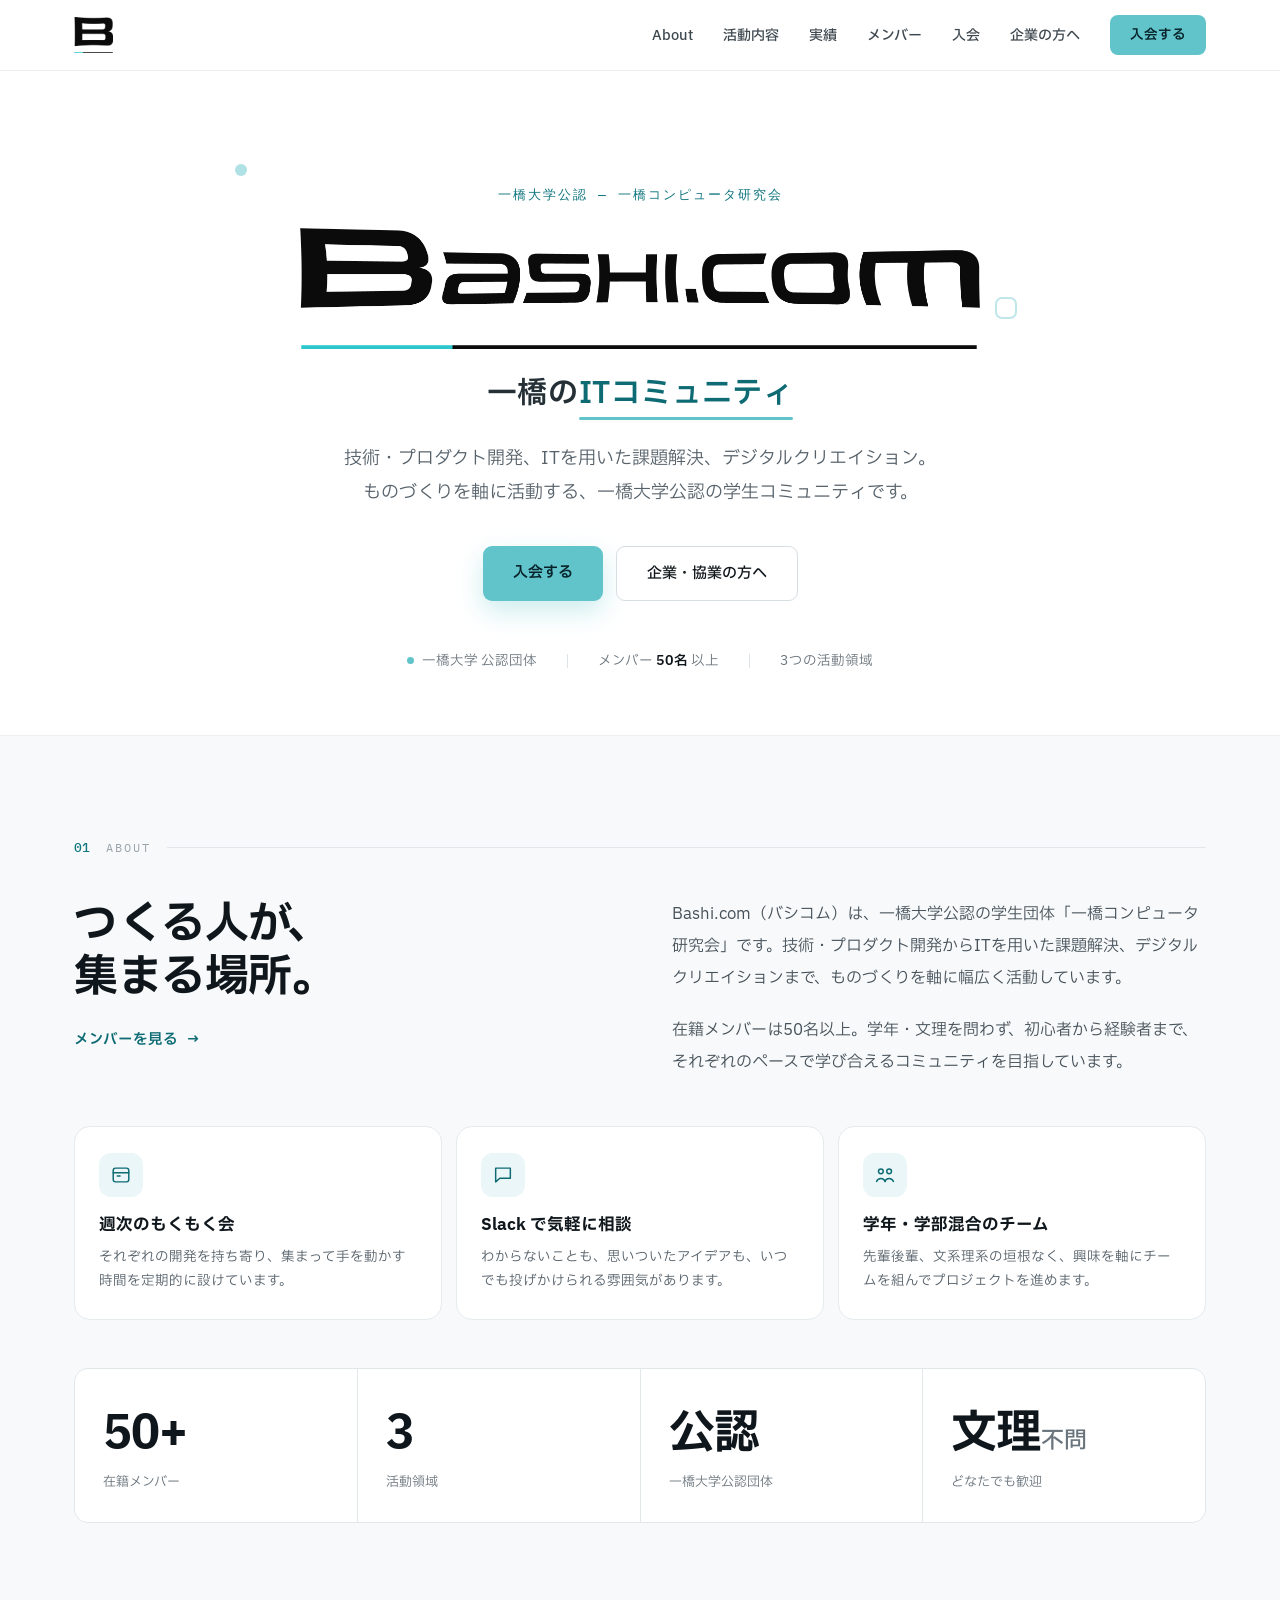
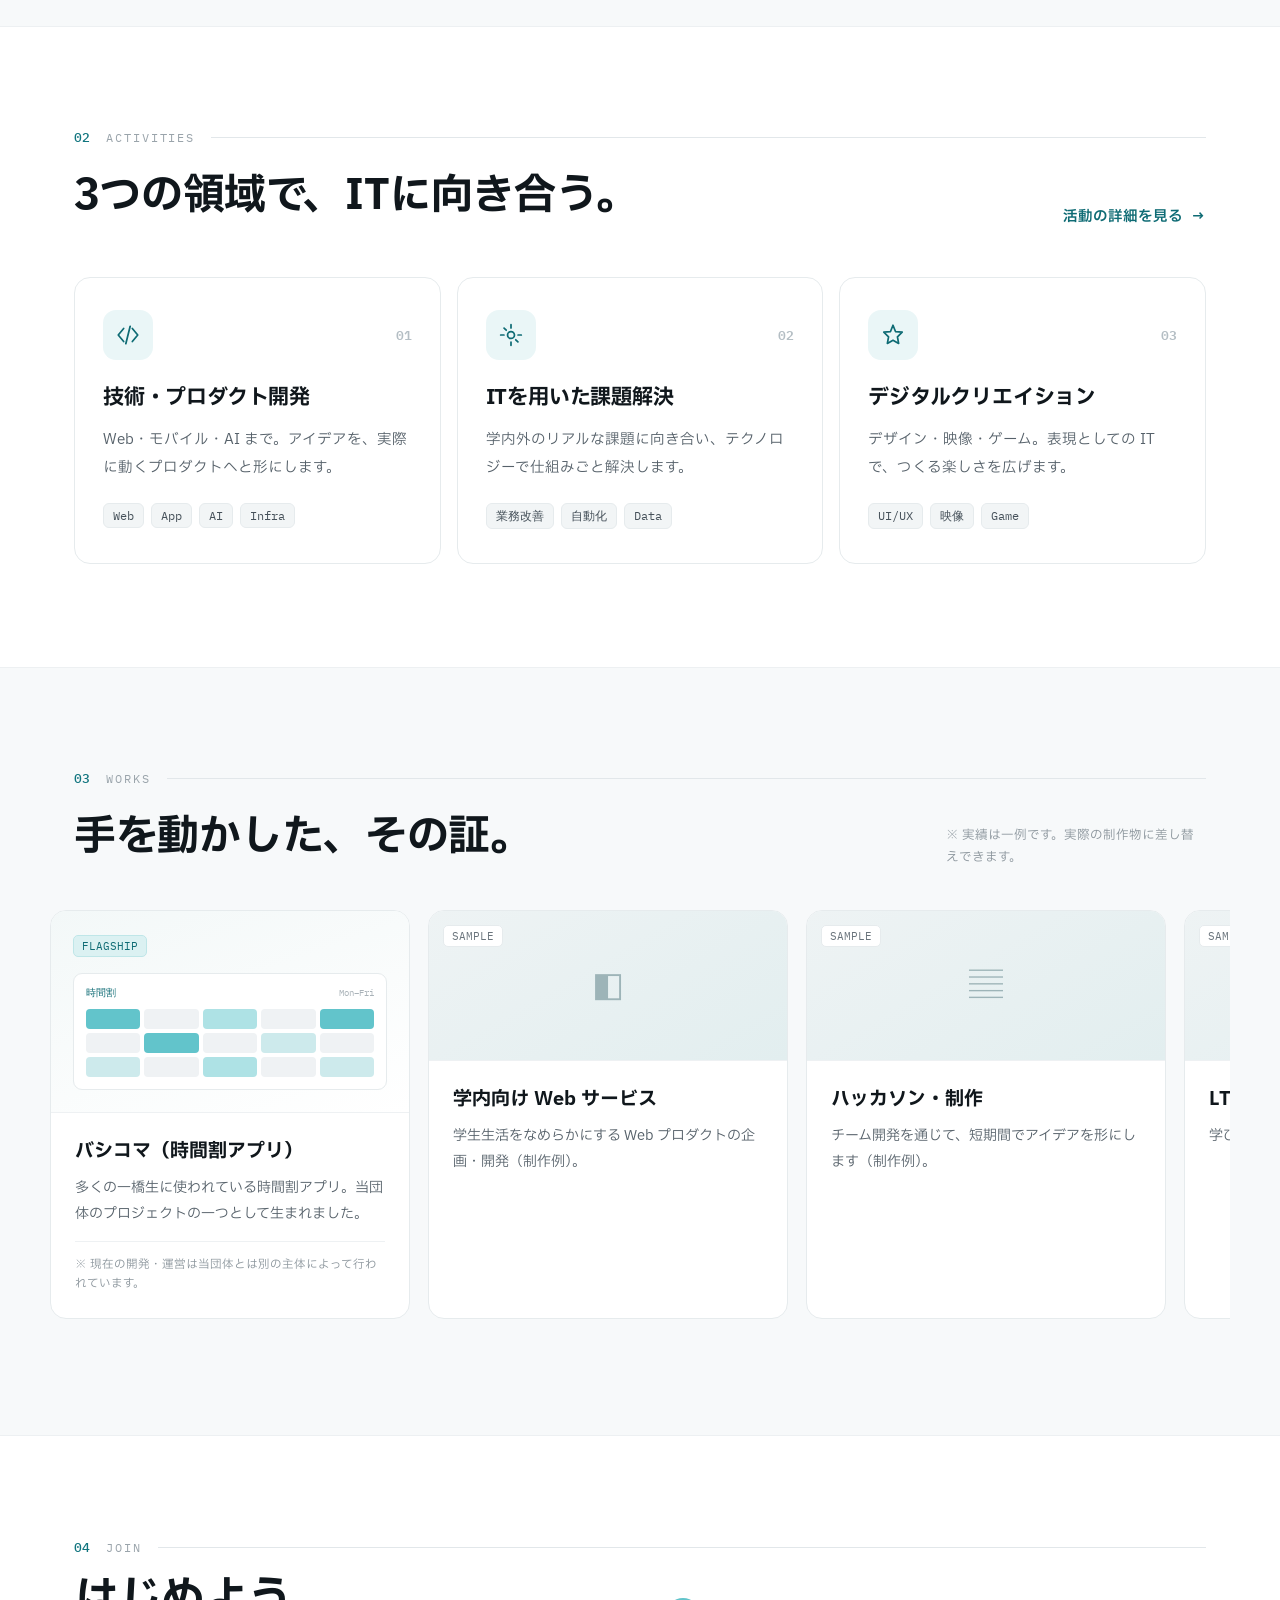
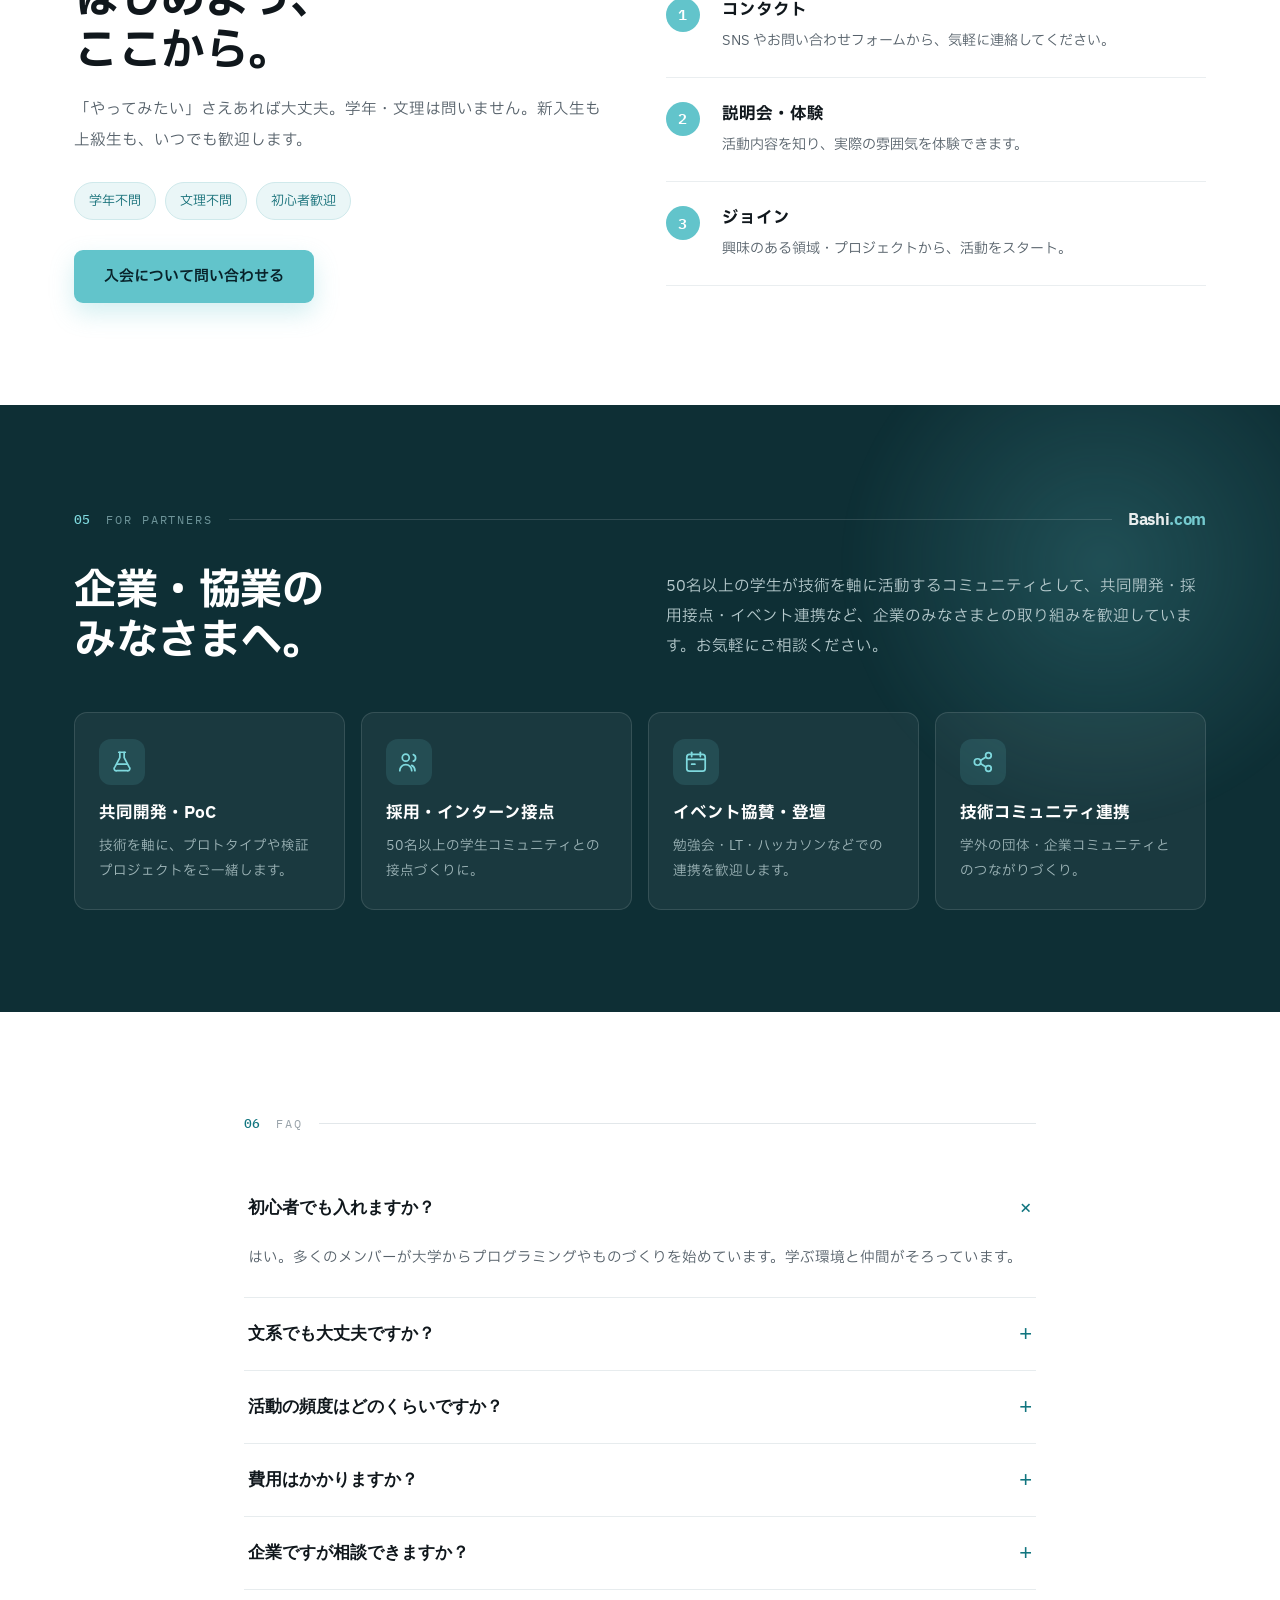
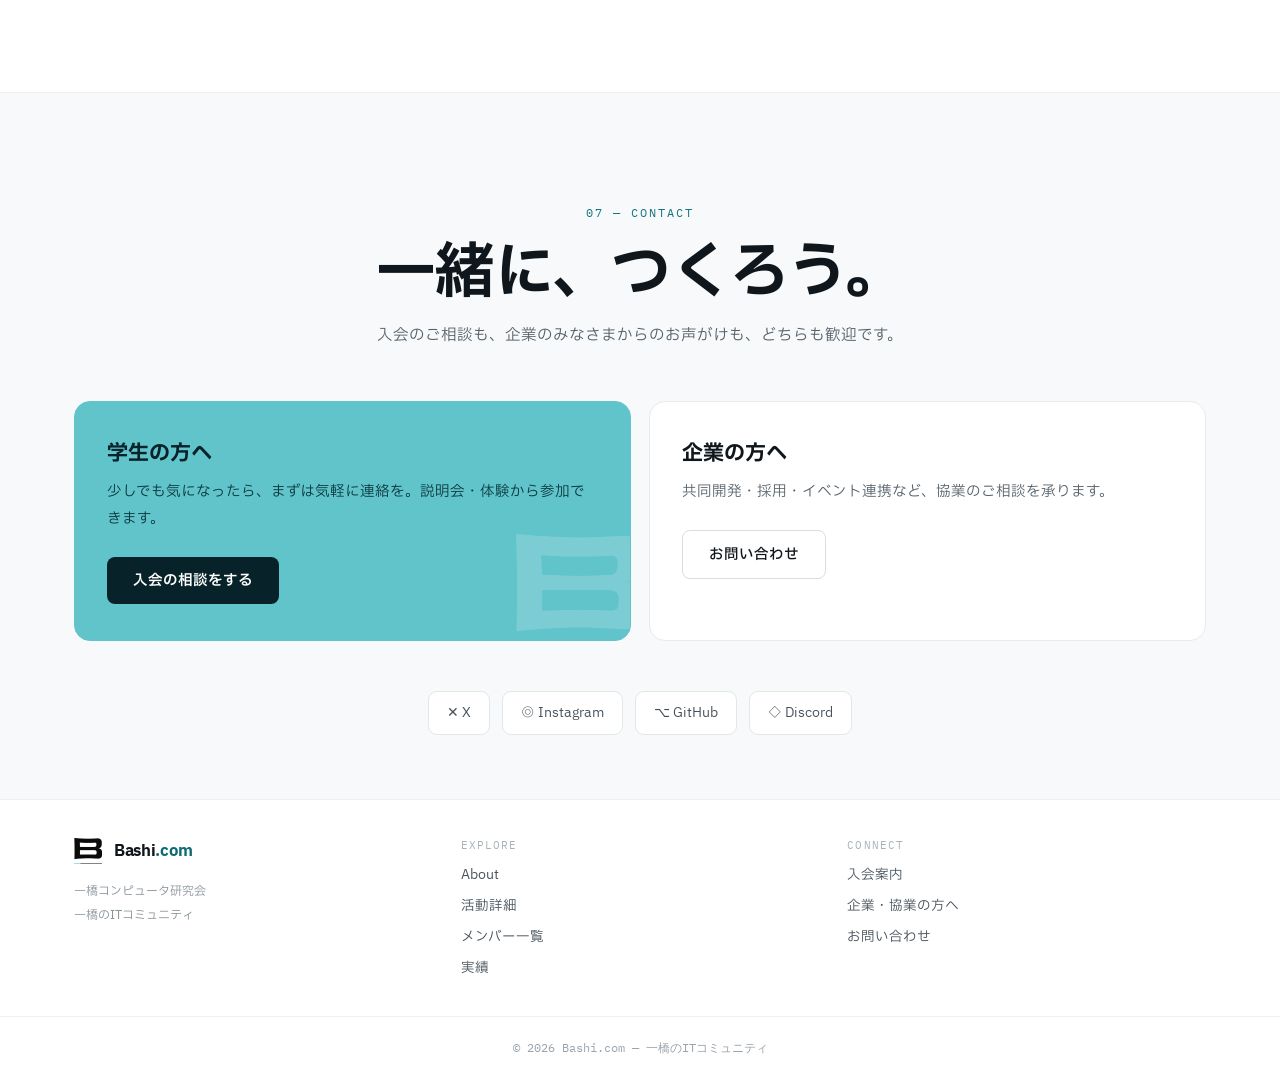
==== commit ea47403c: "Remove photo placeholders from top page The club has no activity photos yet, so the layout no longer" ====
--- a/index.html
+++ b/index.html
@@ -66,11 +66,6 @@
     </div>
   </section>
 
-  <!-- IMAGE BAND -->
-  <section style="max-width:1180px;margin:0 auto;padding:0 24px clamp(40px,6vw,80px)">
-    <div class="image-slot" data-rv style="opacity:0;transform:translateY(26px);transition:opacity .9s,transform .9s;width:100%;aspect-ratio:21/8;min-height:220px;border-radius:18px;overflow:hidden">活動・メンバーの写真をドロップ（推奨 21:8の横長）</div>
-  </section>
-
   <!-- ABOUT -->
   <section id="about" style="background:#F7F9FA;border-top:1px solid #EDF0F2;border-bottom:1px solid #EDF0F2">
     <div style="max-width:1180px;margin:0 auto;padding:clamp(56px,8vw,104px) 24px">
@@ -89,11 +84,21 @@
           <p data-rv data-rv-delay="180" style="opacity:0;transform:translateY(20px);transition:opacity .8s,transform .8s;margin:0;font-size:16px;line-height:2;color:#46515A">在籍メンバーは50名以上。学年・文理を問わず、初心者から経験者まで、それぞれのペースで学び合えるコミュニティを目指しています。</p>
         </div>
       </div>
-      <div data-rv style="opacity:0;transform:translateY(24px);transition:opacity .9s,transform .9s;display:grid;grid-template-columns:1.6fr 1fr;gap:14px;margin-top:48px">
-        <div class="image-slot" style="width:100%;aspect-ratio:4/3;min-height:220px;border-radius:16px;overflow:hidden">活動風景の写真</div>
-        <div style="display:grid;grid-template-rows:1fr 1fr;gap:14px">
-          <div class="image-slot" style="width:100%;height:100%;min-height:103px;border-radius:16px;overflow:hidden">集合写真など</div>
-          <div class="image-slot" style="width:100%;height:100%;min-height:103px;border-radius:16px;overflow:hidden">もくもく会など</div>
+      <div data-rv style="opacity:0;transform:translateY(24px);transition:opacity .9s,transform .9s;display:grid;grid-template-columns:repeat(auto-fit,minmax(220px,1fr));gap:14px;margin-top:48px">
+        <div class="bb-card" style="background:#fff;border:1px solid #E6EBED;border-radius:16px;padding:26px 24px">
+          <div style="width:44px;height:44px;border-radius:12px;background:#EAF6F7;display:flex;align-items:center;justify-content:center;color:#0E6B74;margin-bottom:16px"><svg width="22" height="22" viewBox="0 0 24 24" fill="none" stroke="currentColor" stroke-width="1.6" stroke-linecap="round" stroke-linejoin="round"><rect x="3.5" y="4.5" width="17" height="15" rx="2.5"/><path d="M3.5 9.5h17"/><path d="M8 13h3"/></svg></div>
+          <h3 style="margin:0 0 8px;font-weight:700;font-size:16.5px">週次のもくもく会</h3>
+          <p style="margin:0;font-size:13.5px;line-height:1.8;color:#56616A">それぞれの開発を持ち寄り、集まって手を動かす時間を定期的に設けています。</p>
+        </div>
+        <div class="bb-card" style="background:#fff;border:1px solid #E6EBED;border-radius:16px;padding:26px 24px">
+          <div style="width:44px;height:44px;border-radius:12px;background:#EAF6F7;display:flex;align-items:center;justify-content:center;color:#0E6B74;margin-bottom:16px"><svg width="22" height="22" viewBox="0 0 24 24" fill="none" stroke="currentColor" stroke-width="1.6" stroke-linecap="round" stroke-linejoin="round"><path d="M4 4.5h16v11H8.5L4 19.5z"/></svg></div>
+          <h3 style="margin:0 0 8px;font-weight:700;font-size:16.5px">Slack で気軽に相談</h3>
+          <p style="margin:0;font-size:13.5px;line-height:1.8;color:#56616A">わからないことも、思いついたアイデアも、いつでも投げかけられる雰囲気があります。</p>
+        </div>
+        <div class="bb-card" style="background:#fff;border:1px solid #E6EBED;border-radius:16px;padding:26px 24px">
+          <div style="width:44px;height:44px;border-radius:12px;background:#EAF6F7;display:flex;align-items:center;justify-content:center;color:#0E6B74;margin-bottom:16px"><svg width="22" height="22" viewBox="0 0 24 24" fill="none" stroke="currentColor" stroke-width="1.6" stroke-linecap="round" stroke-linejoin="round"><circle cx="7.5" cy="8" r="2.6"/><circle cx="16.5" cy="8" r="2.6"/><path d="M2.8 19a5 5 0 019.4 0"/><path d="M11.8 19a5 5 0 019.4 0"/></svg></div>
+          <h3 style="margin:0 0 8px;font-weight:700;font-size:16.5px">学年・学部混合のチーム</h3>
+          <p style="margin:0;font-size:13.5px;line-height:1.8;color:#56616A">先輩後輩、文系理系の垣根なく、興味を軸にチームを組んでプロジェクトを進めます。</p>
         </div>
       </div>
       <div style="display:grid;grid-template-columns:repeat(auto-fit,minmax(180px,1fr));gap:1px;background:#E2E7EA;border:1px solid #E2E7EA;border-radius:14px;overflow:hidden;margin-top:48px">
@@ -132,7 +137,6 @@
       <!-- pillar 01 -->
       <a href="Activities.html" data-rv data-rv-delay="0" class="bb-pill" style="opacity:0;transform:translateY(24px);transition:opacity .8s,transform .8s;text-decoration:none;color:inherit;display:block;background:#fff;border:1px solid #E6EBED;border-radius:16px;padding:32px 28px 34px;position:relative;overflow:hidden">
         <div class="bb-pillbar"></div>
-        <div class="image-slot" style="width:100%;aspect-ratio:16/9;margin-bottom:22px;border-radius:12px;overflow:hidden">コード・開発のようす</div>
         <div style="display:flex;align-items:center;justify-content:space-between;margin-bottom:22px">
           <div style="width:50px;height:50px;border-radius:13px;background:#EAF6F7;display:flex;align-items:center;justify-content:center;color:#0E6B74"><svg width="26" height="26" viewBox="0 0 24 24" fill="none" stroke="currentColor" stroke-width="1.6" stroke-linecap="round" stroke-linejoin="round"><path d="M8 6l-5 6 5 6"/><path d="M16 6l5 6-5 6"/><path d="M14 4l-4 16"/></svg></div>
           <span style="font-family:'IBM Plex Mono',monospace;font-weight:600;font-size:13px;color:#B4BEC4">01</span>
@@ -149,7 +153,6 @@
       <!-- pillar 02 -->
       <a href="Activities.html" data-rv data-rv-delay="110" class="bb-pill" style="opacity:0;transform:translateY(24px);transition:opacity .8s,transform .8s;text-decoration:none;color:inherit;display:block;background:#fff;border:1px solid #E6EBED;border-radius:16px;padding:32px 28px 34px;position:relative;overflow:hidden">
         <div class="bb-pillbar"></div>
-        <div class="image-slot" style="width:100%;aspect-ratio:16/9;margin-bottom:22px;border-radius:12px;overflow:hidden">ホワイトボード・議論</div>
         <div style="display:flex;align-items:center;justify-content:space-between;margin-bottom:22px">
           <div style="width:50px;height:50px;border-radius:13px;background:#EAF6F7;display:flex;align-items:center;justify-content:center;color:#0E6B74"><svg width="26" height="26" viewBox="0 0 24 24" fill="none" stroke="currentColor" stroke-width="1.6" stroke-linecap="round" stroke-linejoin="round"><circle cx="12" cy="12" r="3.2"/><path d="M12 2.5v3"/><path d="M12 18.5v3"/><path d="M2.5 12h3"/><path d="M18.5 12h3"/><path d="M5.6 5.6l2 2"/><path d="M16.4 16.4l2 2"/></svg></div>
           <span style="font-family:'IBM Plex Mono',monospace;font-weight:600;font-size:13px;color:#B4BEC4">02</span>
@@ -165,7 +168,6 @@
       <!-- pillar 03 -->
       <a href="Activities.html" data-rv data-rv-delay="220" class="bb-pill" style="opacity:0;transform:translateY(24px);transition:opacity .8s,transform .8s;text-decoration:none;color:inherit;display:block;background:#fff;border:1px solid #E6EBED;border-radius:16px;padding:32px 28px 34px;position:relative;overflow:hidden">
         <div class="bb-pillbar"></div>
-        <div class="image-slot" style="width:100%;aspect-ratio:16/9;margin-bottom:22px;border-radius:12px;overflow:hidden">デザイン・制作物</div>
         <div style="display:flex;align-items:center;justify-content:space-between;margin-bottom:22px">
           <div style="width:50px;height:50px;border-radius:13px;background:#EAF6F7;display:flex;align-items:center;justify-content:center;color:#0E6B74"><svg width="26" height="26" viewBox="0 0 24 24" fill="none" stroke="currentColor" stroke-width="1.6" stroke-linecap="round" stroke-linejoin="round"><path d="M12 3l2.3 5.8L20.5 9.4l-4.4 4.3 1.1 6.1L12 16.9 6.8 19.8l1.1-6.1L3.5 9.4l6.2-.6z"/></svg></div>
           <span style="font-family:'IBM Plex Mono',monospace;font-weight:600;font-size:13px;color:#B4BEC4">03</span>
--- a/styles.css
+++ b/styles.css
@@ -50,15 +50,6 @@
 /* 戻るリンク */
 .bb-back:hover .bb-arrow { transform: translateX(-4px); }
 
-/* 画像プレースホルダー（元 image-slot 要素の代替） */
-.image-slot {
-  display: flex; align-items: center; justify-content: center; text-align: center;
-  padding: 16px;
-  background: repeating-linear-gradient(135deg, #EEF3F4, #EEF3F4 10px, #E7EFF0 10px, #E7EFF0 20px);
-  border: 1px dashed #C4D2D5;
-  color: #8A969C; font-size: 12.5px; line-height: 1.6;
-}
-
 /* 白ロゴ（暗い背景用）— 黒ロゴをCSSで白へ反転 */
 .logo-invert { filter: brightness(0) invert(1); }
 
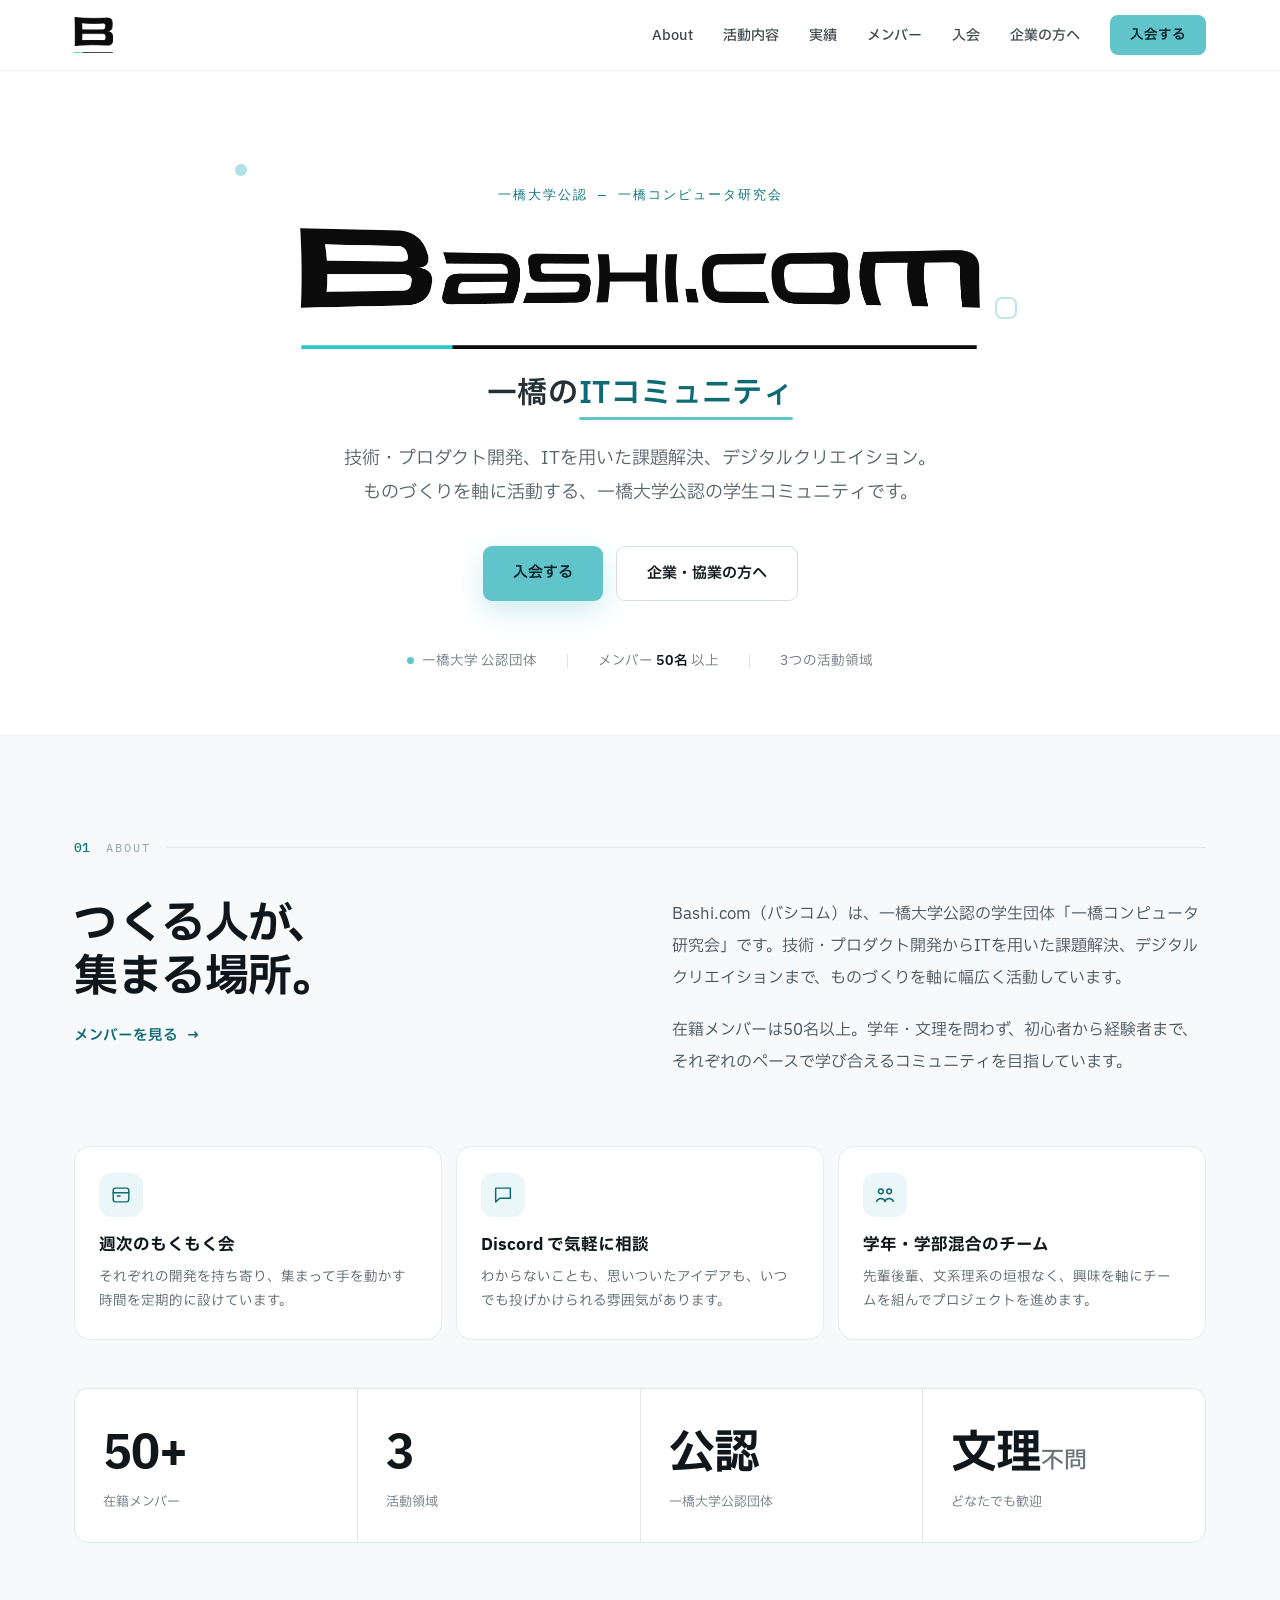
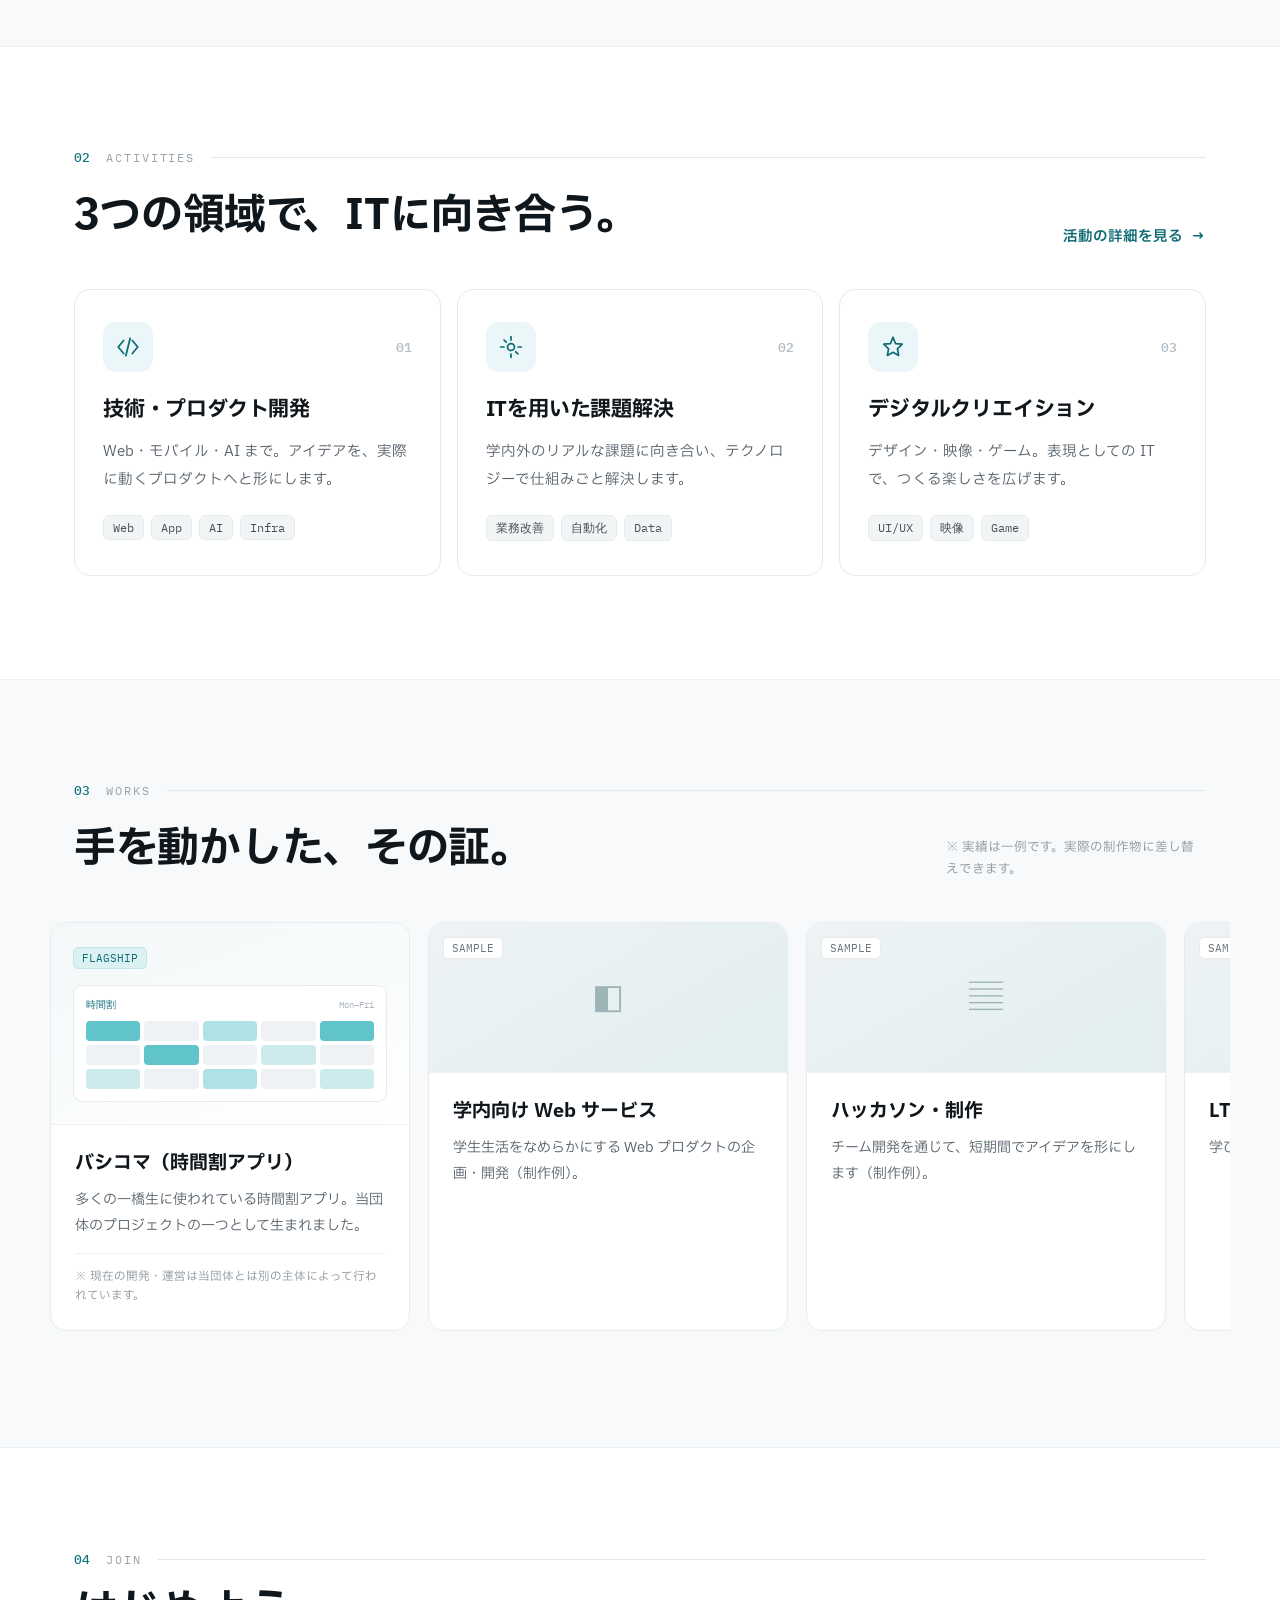
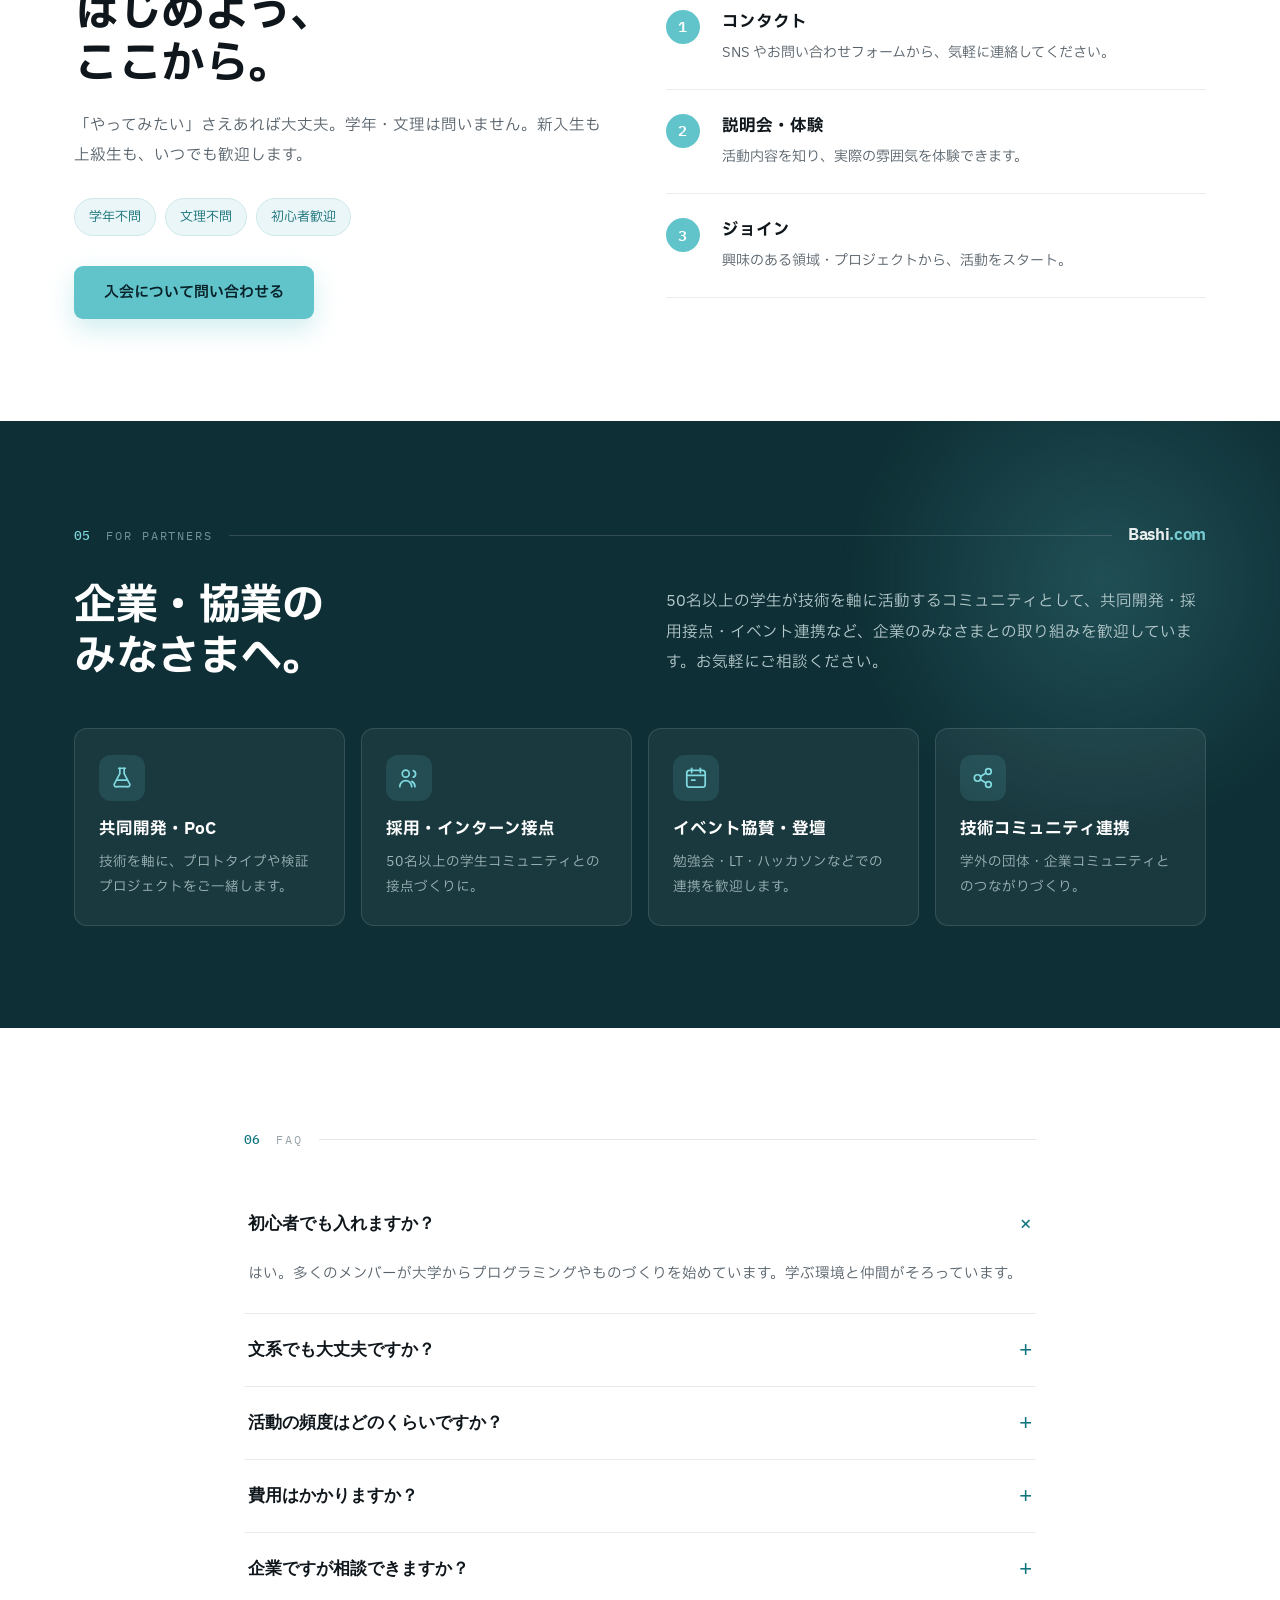
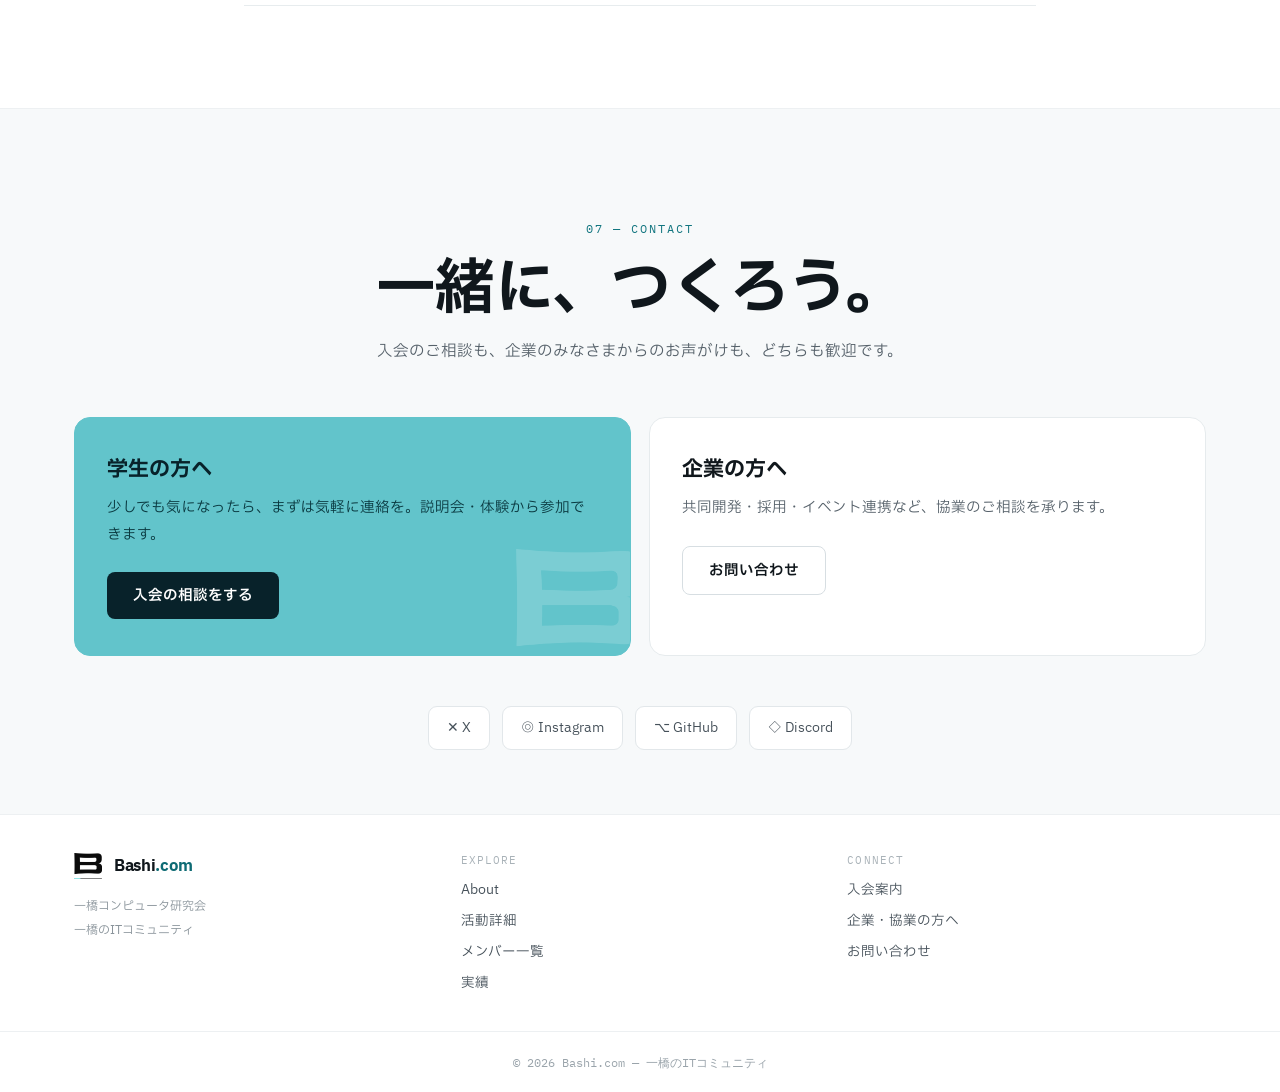
==== commit c96acb42: "Move index.html inline styles into styles.css classes Nearly every tag in index.html carried a long " ====
--- a/index.html
+++ b/index.html
@@ -11,241 +11,241 @@
 <link rel="stylesheet" href="styles.css">
 </head>
 <body>
-<main id="bb-root" style="background:#FFFFFF;color:#10171C;font-family:'IBM Plex Sans JP',sans-serif;position:relative;overflow-x:hidden;min-height:100vh;-webkit-font-smoothing:antialiased">
+<main id="bb-root" class="bb-page">
 
   <!-- reading progress -->
-  <div id="bb-progress" style="position:fixed;top:0;left:0;height:3px;width:0;background:linear-gradient(90deg,#62C4CB,#0E6B74);z-index:60;transition:width .1s linear"></div>
+  <div id="bb-progress" class="progress-bar"></div>
 
   <!-- NAV -->
-  <header style="position:sticky;top:0;z-index:50;backdrop-filter:blur(12px);-webkit-backdrop-filter:blur(12px);background:rgba(255,255,255,.82);border-bottom:1px solid #ECEFF1">
-    <nav style="max-width:1180px;margin:0 auto;padding:15px 24px;display:flex;align-items:center;justify-content:space-between;gap:16px">
-      <a href="#top" aria-label="Bashi.com" style="display:flex;align-items:center;text-decoration:none">
-        <img src="uploads/SCARE_LOGO_Opacity_BLACK.png" alt="Bashi.com" style="height:36px;width:auto;display:block">
+  <header class="site-header">
+    <nav class="nav-inner">
+      <a href="#top" aria-label="Bashi.com" class="logo-link">
+        <img src="uploads/SCARE_LOGO_Opacity_BLACK.png" alt="Bashi.com" class="logo-img">
       </a>
       <div class="bb-desktop-nav">
-        <a href="#about" data-navlink="about" class="bb-navlink" style="color:#3D474E;text-decoration:none;font-size:14px;font-weight:500">About</a>
-        <a href="#activities" data-navlink="activities" class="bb-navlink" style="color:#3D474E;text-decoration:none;font-size:14px;font-weight:500">活動内容</a>
-        <a href="#works" data-navlink="works" class="bb-navlink" style="color:#3D474E;text-decoration:none;font-size:14px;font-weight:500">実績</a>
-        <a href="Members.html" class="bb-navlink" style="color:#3D474E;text-decoration:none;font-size:14px;font-weight:500">メンバー</a>
-        <a href="#join" data-navlink="join" class="bb-navlink" style="color:#3D474E;text-decoration:none;font-size:14px;font-weight:500">入会</a>
-        <a href="#partners" data-navlink="partners" class="bb-navlink" style="color:#3D474E;text-decoration:none;font-size:14px;font-weight:500">企業の方へ</a>
-        <a href="#join" class="bb-btn-primary" style="font-size:13.5px;font-weight:600;color:#08222a;background:#62C4CB;text-decoration:none;padding:10px 20px;border-radius:8px">入会する</a>
-      </div>
-      <button id="bb-menu-btn" class="bb-menu-btn" aria-label="menu" aria-expanded="false" style="background:#F1F4F5;border:1px solid #E2E7EA;color:#10171C;width:42px;height:42px;border-radius:9px;cursor:pointer;font-size:18px">≡</button>
+        <a href="#about" data-navlink="about" class="bb-navlink">About</a>
+        <a href="#activities" data-navlink="activities" class="bb-navlink">活動内容</a>
+        <a href="#works" data-navlink="works" class="bb-navlink">実績</a>
+        <a href="Members.html" class="bb-navlink">メンバー</a>
+        <a href="#join" data-navlink="join" class="bb-navlink">入会</a>
+        <a href="#partners" data-navlink="partners" class="bb-navlink">企業の方へ</a>
+        <a href="#join" class="bb-btn-primary btn btn-primary btn-sm">入会する</a>
+      </div>
+      <button id="bb-menu-btn" class="bb-menu-btn" aria-label="menu" aria-expanded="false">≡</button>
     </nav>
-    <div id="bb-mobile-menu" class="bb-mobile-menu" style="padding:6px 24px 18px;flex-direction:column;gap:2px;border-top:1px solid #EEF1F3">
-      <a href="#about" style="color:#10171C;text-decoration:none;font-size:15px;padding:12px 4px;border-bottom:1px solid #F1F4F5">About</a>
-      <a href="#activities" style="color:#10171C;text-decoration:none;font-size:15px;padding:12px 4px;border-bottom:1px solid #F1F4F5">活動内容</a>
-      <a href="#works" style="color:#10171C;text-decoration:none;font-size:15px;padding:12px 4px;border-bottom:1px solid #F1F4F5">制作物・実績</a>
-      <a href="Members.html" style="color:#10171C;text-decoration:none;font-size:15px;padding:12px 4px;border-bottom:1px solid #F1F4F5">メンバー一覧</a>
-      <a href="Activities.html" style="color:#10171C;text-decoration:none;font-size:15px;padding:12px 4px;border-bottom:1px solid #F1F4F5">活動詳細</a>
-      <a href="#join" style="color:#10171C;text-decoration:none;font-size:15px;padding:12px 4px;border-bottom:1px solid #F1F4F5">入会案内</a>
-      <a href="#partners" style="color:#10171C;text-decoration:none;font-size:15px;padding:12px 4px;border-bottom:1px solid #F1F4F5">企業・協業の方へ</a>
-      <a href="#join" style="margin-top:8px;text-align:center;color:#08222a;background:#62C4CB;text-decoration:none;padding:13px;border-radius:8px;font-weight:600">入会する</a>
+    <div id="bb-mobile-menu" class="bb-mobile-menu">
+      <a href="#about" class="mobile-link">About</a>
+      <a href="#activities" class="mobile-link">活動内容</a>
+      <a href="#works" class="mobile-link">制作物・実績</a>
+      <a href="Members.html" class="mobile-link">メンバー一覧</a>
+      <a href="Activities.html" class="mobile-link">活動詳細</a>
+      <a href="#join" class="mobile-link">入会案内</a>
+      <a href="#partners" class="mobile-link">企業・協業の方へ</a>
+      <a href="#join" class="mobile-cta">入会する</a>
     </div>
   </header>
 
   <!-- HERO -->
-  <section id="top" style="position:relative;max-width:920px;margin:0 auto;padding:clamp(60px,9vw,128px) 24px clamp(40px,5vw,64px);text-align:center">
-    <div style="position:absolute;top:14%;left:6%;width:12px;height:12px;border-radius:50%;background:#62C4CB;opacity:.5;animation:floatB 6s ease-in-out infinite"></div>
-    <div style="position:absolute;top:34%;right:9%;width:22px;height:22px;border-radius:7px;border:2px solid #BFE6E8;animation:floatB 8s ease-in-out infinite .8s"></div>
-    <div data-rv style="opacity:0;transform:translateY(16px);transition:opacity .7s,transform .7s;font-family:'IBM Plex Mono',monospace;font-size:12.5px;letter-spacing:.16em;color:#11757F;margin-bottom:24px;text-transform:uppercase">一橋大学公認 — 一橋コンピュータ研究会</div>
-    <h1 data-rv data-rv-delay="80" style="opacity:0;transform:translateY(22px);transition:opacity .9s,transform .9s;margin:0 0 22px;display:flex;justify-content:center"><img src="uploads/LECTANGLE_LOGO_Opacity_BLACK.png" alt="Bashi.com" onerror="this.style.display='none';this.nextElementSibling.style.display='inline-block'" style="width:clamp(300px,64vw,680px);height:auto;display:block"><span style="display:none;font-weight:700;font-size:clamp(48px,10vw,108px);letter-spacing:-.04em;line-height:1;color:#10171C">Bashi<span style="color:#0E6B74">.com</span></span></h1>
-    <div data-rv data-rv-delay="150" style="opacity:0;transform:translateY(20px);transition:opacity .8s,transform .8s;margin:0 0 26px;font-weight:600;font-size:clamp(20px,2.8vw,30px);letter-spacing:.02em;color:#243036">一橋の<span style="position:relative;white-space:nowrap;color:#0E6B74">ITコミュニティ<span data-uline style="position:absolute;left:0;bottom:-.12em;width:100%;height:.09em;background:#62C4CB;transform:scaleX(0);transform-origin:left;transition:transform 1s cubic-bezier(.7,0,.2,1) .5s;border-radius:99px"></span></span></div>
-    <p data-rv data-rv-delay="220" style="opacity:0;transform:translateY(20px);transition:opacity .8s,transform .8s;margin:0 auto 36px;max-width:600px;font-size:clamp(15.5px,1.7vw,18px);line-height:1.9;color:#56616A">技術・プロダクト開発、ITを用いた課題解決、デジタルクリエイション。<br>ものづくりを軸に活動する、一橋大学公認の学生コミュニティです。</p>
-    <div data-rv data-rv-delay="260" style="opacity:0;transform:translateY(20px);transition:opacity .8s,transform .8s;display:flex;flex-wrap:wrap;gap:13px;justify-content:center;margin-bottom:46px">
-      <a href="#join" class="bb-btn-primary" style="font-size:15px;font-weight:600;color:#08222a;background:#62C4CB;text-decoration:none;padding:15px 30px;border-radius:9px;box-shadow:0 10px 26px rgba(98,196,203,.32)">入会する</a>
-      <a href="#partners" class="bb-btn-ghost" style="font-size:15px;font-weight:500;color:#10171C;background:#fff;border:1px solid #D7DEE2;text-decoration:none;padding:15px 30px;border-radius:9px">企業・協業の方へ</a>
-    </div>
-    <div data-rv data-rv-delay="340" style="opacity:0;transform:translateY(18px);transition:opacity .8s,transform .8s;display:inline-flex;flex-wrap:wrap;justify-content:center;align-items:center;gap:clamp(16px,3vw,30px);font-size:13.5px;color:#6A747C">
-      <span style="display:flex;align-items:center;gap:8px"><span style="width:7px;height:7px;border-radius:99px;background:#62C4CB"></span>一橋大学 公認団体</span>
-      <span style="width:1px;height:14px;background:#DDE3E7"></span>
-      <span>メンバー <strong style="color:#10171C;font-weight:600">50名</strong> 以上</span>
-      <span style="width:1px;height:14px;background:#DDE3E7"></span>
+  <section id="top" class="hero">
+    <div class="hero-dot hero-dot-1"></div>
+    <div class="hero-dot hero-dot-2"></div>
+    <div data-rv class="hero-eyebrow">一橋大学公認 — 一橋コンピュータ研究会</div>
+    <h1 data-rv data-rv-delay="80" class="hero-title"><img src="uploads/LECTANGLE_LOGO_Opacity_BLACK.png" alt="Bashi.com" onerror="this.style.display='none';this.nextElementSibling.style.display='inline-block'" class="hero-logo-img"><span class="hero-logo-fallback">Bashi<span class="accent">.com</span></span></h1>
+    <div data-rv data-rv-delay="150" class="hero-subtitle">一橋の<span class="hero-subtitle-highlight">ITコミュニティ<span data-uline class="hero-underline"></span></span></div>
+    <p data-rv data-rv-delay="220" class="hero-lead">技術・プロダクト開発、ITを用いた課題解決、デジタルクリエイション。<br>ものづくりを軸に活動する、一橋大学公認の学生コミュニティです。</p>
+    <div data-rv data-rv-delay="260" class="hero-cta-row">
+      <a href="#join" class="bb-btn-primary btn btn-primary btn-lg btn-shadow-primary">入会する</a>
+      <a href="#partners" class="bb-btn-ghost btn btn-ghost btn-lg">企業・協業の方へ</a>
+    </div>
+    <div data-rv data-rv-delay="340" class="hero-stats">
+      <span class="hero-stat"><span class="hero-stat-dot"></span>一橋大学 公認団体</span>
+      <span class="hero-stat-divider"></span>
+      <span>メンバー <strong class="stat-strong">50名</strong> 以上</span>
+      <span class="hero-stat-divider"></span>
       <span>3つの活動領域</span>
     </div>
   </section>
 
   <!-- ABOUT -->
-  <section id="about" style="background:#F7F9FA;border-top:1px solid #EDF0F2;border-bottom:1px solid #EDF0F2">
-    <div style="max-width:1180px;margin:0 auto;padding:clamp(56px,8vw,104px) 24px">
-      <div data-rv style="opacity:0;transform:translateY(14px);transition:opacity .7s,transform .7s;display:flex;align-items:center;gap:16px;margin-bottom:42px">
-        <span style="font-family:'IBM Plex Mono',monospace;font-size:13px;color:#11757F;font-weight:500">01</span>
-        <span style="font-family:'IBM Plex Mono',monospace;font-size:12px;letter-spacing:.16em;color:#9AA4AB;text-transform:uppercase">About</span>
-        <span style="flex:1;height:1px;background:#E2E7EA"></span>
-      </div>
-      <div style="display:grid;grid-template-columns:repeat(auto-fit,minmax(290px,1fr));gap:clamp(34px,5vw,72px);align-items:start">
+  <section id="about" class="section-tinted about">
+    <div class="section-inner">
+      <div data-rv class="eyebrow">
+        <span class="eyebrow-num">01</span>
+        <span class="eyebrow-label">About</span>
+        <span class="eyebrow-line"></span>
+      </div>
+      <div class="about-split">
         <div>
-          <h2 data-rv style="opacity:0;transform:translateY(20px);transition:opacity .8s,transform .8s;margin:0 0 22px;font-weight:700;font-size:clamp(28px,4vw,44px);line-height:1.22;letter-spacing:-.01em">つくる人が、<br>集まる場所。</h2>
-          <a data-rv data-rv-delay="60" href="Members.html" class="bb-link" style="opacity:0;transform:translateY(20px);transition:opacity .8s,transform .8s;display:inline-flex;align-items:center;gap:8px;font-size:14.5px;font-weight:600;color:#0E6B74;text-decoration:none">メンバーを見る <span class="bb-arrow">→</span></a>
+          <h2 data-rv class="h2-hero-scale">つくる人が、<br>集まる場所。</h2>
+          <a data-rv data-rv-delay="60" href="Members.html" class="bb-link">メンバーを見る <span class="bb-arrow">→</span></a>
         </div>
         <div>
-          <p data-rv data-rv-delay="100" style="opacity:0;transform:translateY(20px);transition:opacity .8s,transform .8s;margin:0 0 20px;font-size:16px;line-height:2;color:#46515A">Bashi.com（バシコム）は、一橋大学公認の学生団体「一橋コンピュータ研究会」です。技術・プロダクト開発からITを用いた課題解決、デジタルクリエイションまで、ものづくりを軸に幅広く活動しています。</p>
-          <p data-rv data-rv-delay="180" style="opacity:0;transform:translateY(20px);transition:opacity .8s,transform .8s;margin:0;font-size:16px;line-height:2;color:#46515A">在籍メンバーは50名以上。学年・文理を問わず、初心者から経験者まで、それぞれのペースで学び合えるコミュニティを目指しています。</p>
-        </div>
-      </div>
-      <div data-rv style="opacity:0;transform:translateY(24px);transition:opacity .9s,transform .9s;display:grid;grid-template-columns:repeat(auto-fit,minmax(220px,1fr));gap:14px;margin-top:48px">
-        <div class="bb-card" style="background:#fff;border:1px solid #E6EBED;border-radius:16px;padding:26px 24px">
-          <div style="width:44px;height:44px;border-radius:12px;background:#EAF6F7;display:flex;align-items:center;justify-content:center;color:#0E6B74;margin-bottom:16px"><svg width="22" height="22" viewBox="0 0 24 24" fill="none" stroke="currentColor" stroke-width="1.6" stroke-linecap="round" stroke-linejoin="round"><rect x="3.5" y="4.5" width="17" height="15" rx="2.5"/><path d="M3.5 9.5h17"/><path d="M8 13h3"/></svg></div>
-          <h3 style="margin:0 0 8px;font-weight:700;font-size:16.5px">週次のもくもく会</h3>
-          <p style="margin:0;font-size:13.5px;line-height:1.8;color:#56616A">それぞれの開発を持ち寄り、集まって手を動かす時間を定期的に設けています。</p>
-        </div>
-        <div class="bb-card" style="background:#fff;border:1px solid #E6EBED;border-radius:16px;padding:26px 24px">
-          <div style="width:44px;height:44px;border-radius:12px;background:#EAF6F7;display:flex;align-items:center;justify-content:center;color:#0E6B74;margin-bottom:16px"><svg width="22" height="22" viewBox="0 0 24 24" fill="none" stroke="currentColor" stroke-width="1.6" stroke-linecap="round" stroke-linejoin="round"><path d="M4 4.5h16v11H8.5L4 19.5z"/></svg></div>
-          <h3 style="margin:0 0 8px;font-weight:700;font-size:16.5px">Slack で気軽に相談</h3>
-          <p style="margin:0;font-size:13.5px;line-height:1.8;color:#56616A">わからないことも、思いついたアイデアも、いつでも投げかけられる雰囲気があります。</p>
-        </div>
-        <div class="bb-card" style="background:#fff;border:1px solid #E6EBED;border-radius:16px;padding:26px 24px">
-          <div style="width:44px;height:44px;border-radius:12px;background:#EAF6F7;display:flex;align-items:center;justify-content:center;color:#0E6B74;margin-bottom:16px"><svg width="22" height="22" viewBox="0 0 24 24" fill="none" stroke="currentColor" stroke-width="1.6" stroke-linecap="round" stroke-linejoin="round"><circle cx="7.5" cy="8" r="2.6"/><circle cx="16.5" cy="8" r="2.6"/><path d="M2.8 19a5 5 0 019.4 0"/><path d="M11.8 19a5 5 0 019.4 0"/></svg></div>
-          <h3 style="margin:0 0 8px;font-weight:700;font-size:16.5px">学年・学部混合のチーム</h3>
-          <p style="margin:0;font-size:13.5px;line-height:1.8;color:#56616A">先輩後輩、文系理系の垣根なく、興味を軸にチームを組んでプロジェクトを進めます。</p>
-        </div>
-      </div>
-      <div style="display:grid;grid-template-columns:repeat(auto-fit,minmax(180px,1fr));gap:1px;background:#E2E7EA;border:1px solid #E2E7EA;border-radius:14px;overflow:hidden;margin-top:48px">
-        <div data-rv style="opacity:0;transition:opacity .7s;background:#fff;padding:30px 28px">
-          <div data-count="50" data-suffix="+" style="font-weight:700;font-size:clamp(32px,4vw,46px);letter-spacing:-.02em;color:#10171C">0+</div>
-          <div style="font-size:13px;color:#6A747C;margin-top:4px">在籍メンバー</div>
-        </div>
-        <div data-rv data-rv-delay="60" style="opacity:0;transition:opacity .7s;background:#fff;padding:30px 28px">
-          <div data-count="3" style="font-weight:700;font-size:clamp(32px,4vw,46px);letter-spacing:-.02em;color:#10171C">0</div>
-          <div style="font-size:13px;color:#6A747C;margin-top:4px">活動領域</div>
-        </div>
-        <div data-rv data-rv-delay="120" style="opacity:0;transition:opacity .7s;background:#fff;padding:30px 28px">
-          <div style="font-weight:700;font-size:clamp(32px,4vw,46px);letter-spacing:-.02em;color:#10171C">公認</div>
-          <div style="font-size:13px;color:#6A747C;margin-top:4px">一橋大学公認団体</div>
-        </div>
-        <div data-rv data-rv-delay="180" style="opacity:0;transition:opacity .7s;background:#fff;padding:30px 28px">
-          <div style="font-weight:700;font-size:clamp(32px,4vw,46px);letter-spacing:-.02em;color:#10171C">文理<span style="font-size:.5em;font-weight:500;color:#6A747C">不問</span></div>
-          <div style="font-size:13px;color:#6A747C;margin-top:4px">どなたでも歓迎</div>
+          <p data-rv data-rv-delay="100" class="about-copy">Bashi.com（バシコム）は、一橋大学公認の学生団体「一橋コンピュータ研究会」です。技術・プロダクト開発からITを用いた課題解決、デジタルクリエイションまで、ものづくりを軸に幅広く活動しています。</p>
+          <p data-rv data-rv-delay="180" class="about-copy">在籍メンバーは50名以上。学年・文理を問わず、初心者から経験者まで、それぞれのペースで学び合えるコミュニティを目指しています。</p>
+        </div>
+      </div>
+      <div data-rv class="about-features">
+        <div class="bb-card card-pad-md">
+          <div class="icon-box"><svg width="22" height="22" viewBox="0 0 24 24" fill="none" stroke="currentColor" stroke-width="1.6" stroke-linecap="round" stroke-linejoin="round"><rect x="3.5" y="4.5" width="17" height="15" rx="2.5"/><path d="M3.5 9.5h17"/><path d="M8 13h3"/></svg></div>
+          <h3 class="feature-title">週次のもくもく会</h3>
+          <p class="feature-desc">それぞれの開発を持ち寄り、集まって手を動かす時間を定期的に設けています。</p>
+        </div>
+        <div class="bb-card card-pad-md">
+          <div class="icon-box"><svg width="22" height="22" viewBox="0 0 24 24" fill="none" stroke="currentColor" stroke-width="1.6" stroke-linecap="round" stroke-linejoin="round"><path d="M4 4.5h16v11H8.5L4 19.5z"/></svg></div>
+          <h3 class="feature-title">Discord で気軽に相談</h3>
+          <p class="feature-desc">わからないことも、思いついたアイデアも、いつでも投げかけられる雰囲気があります。</p>
+        </div>
+        <div class="bb-card card-pad-md">
+          <div class="icon-box"><svg width="22" height="22" viewBox="0 0 24 24" fill="none" stroke="currentColor" stroke-width="1.6" stroke-linecap="round" stroke-linejoin="round"><circle cx="7.5" cy="8" r="2.6"/><circle cx="16.5" cy="8" r="2.6"/><path d="M2.8 19a5 5 0 019.4 0"/><path d="M11.8 19a5 5 0 019.4 0"/></svg></div>
+          <h3 class="feature-title">学年・学部混合のチーム</h3>
+          <p class="feature-desc">先輩後輩、文系理系の垣根なく、興味を軸にチームを組んでプロジェクトを進めます。</p>
+        </div>
+      </div>
+      <div class="about-stats">
+        <div data-rv class="stat-box">
+          <div data-count="50" data-suffix="+" class="stat-num">0+</div>
+          <div class="stat-label">在籍メンバー</div>
+        </div>
+        <div data-rv data-rv-delay="60" class="stat-box">
+          <div data-count="3" class="stat-num">0</div>
+          <div class="stat-label">活動領域</div>
+        </div>
+        <div data-rv data-rv-delay="120" class="stat-box">
+          <div class="stat-num">公認</div>
+          <div class="stat-label">一橋大学公認団体</div>
+        </div>
+        <div data-rv data-rv-delay="180" class="stat-box">
+          <div class="stat-num">文理<span style="font-size:.5em;font-weight:500;color:#6A747C">不問</span></div>
+          <div class="stat-label">どなたでも歓迎</div>
         </div>
       </div>
     </div>
   </section>
 
   <!-- ACTIVITIES -->
-  <section id="activities" style="max-width:1180px;margin:0 auto;padding:clamp(56px,8vw,104px) 24px">
-    <div data-rv style="opacity:0;transform:translateY(14px);transition:opacity .7s,transform .7s;display:flex;align-items:center;gap:16px;margin-bottom:18px">
-      <span style="font-family:'IBM Plex Mono',monospace;font-size:13px;color:#11757F;font-weight:500">02</span>
-      <span style="font-family:'IBM Plex Mono',monospace;font-size:12px;letter-spacing:.16em;color:#9AA4AB;text-transform:uppercase">Activities</span>
-      <span style="flex:1;height:1px;background:#E2E7EA"></span>
-    </div>
-    <div style="display:flex;justify-content:space-between;align-items:flex-end;flex-wrap:wrap;gap:14px;margin-bottom:50px">
-      <h2 data-rv data-rv-delay="80" style="opacity:0;transform:translateY(18px);transition:opacity .8s,transform .8s;margin:0;font-weight:700;font-size:clamp(26px,3.6vw,42px);letter-spacing:-.01em">3つの領域で、ITに向き合う。</h2>
-      <a data-rv href="Activities.html" class="bb-link" style="opacity:0;transition:opacity .7s;display:inline-flex;align-items:center;gap:8px;font-size:14.5px;font-weight:600;color:#0E6B74;text-decoration:none">活動の詳細を見る <span class="bb-arrow">→</span></a>
-    </div>
-    <div style="display:grid;grid-template-columns:repeat(auto-fit,minmax(270px,1fr));gap:16px">
+  <section id="activities" class="section-inner activities">
+    <div data-rv class="eyebrow">
+      <span class="eyebrow-num">02</span>
+      <span class="eyebrow-label">Activities</span>
+      <span class="eyebrow-line"></span>
+    </div>
+    <div class="section-head-row">
+      <h2 data-rv data-rv-delay="80" class="h2-section">3つの領域で、ITに向き合う。</h2>
+      <a data-rv href="Activities.html" class="bb-link">活動の詳細を見る <span class="bb-arrow">→</span></a>
+    </div>
+    <div class="activities-grid">
       <!-- pillar 01 -->
-      <a href="Activities.html" data-rv data-rv-delay="0" class="bb-pill" style="opacity:0;transform:translateY(24px);transition:opacity .8s,transform .8s;text-decoration:none;color:inherit;display:block;background:#fff;border:1px solid #E6EBED;border-radius:16px;padding:32px 28px 34px;position:relative;overflow:hidden">
+      <a href="Activities.html" data-rv data-rv-delay="0" class="bb-pill pillar">
         <div class="bb-pillbar"></div>
-        <div style="display:flex;align-items:center;justify-content:space-between;margin-bottom:22px">
-          <div style="width:50px;height:50px;border-radius:13px;background:#EAF6F7;display:flex;align-items:center;justify-content:center;color:#0E6B74"><svg width="26" height="26" viewBox="0 0 24 24" fill="none" stroke="currentColor" stroke-width="1.6" stroke-linecap="round" stroke-linejoin="round"><path d="M8 6l-5 6 5 6"/><path d="M16 6l5 6-5 6"/><path d="M14 4l-4 16"/></svg></div>
-          <span style="font-family:'IBM Plex Mono',monospace;font-weight:600;font-size:13px;color:#B4BEC4">01</span>
-        </div>
-        <h3 style="margin:0 0 13px;font-weight:700;font-size:21px;letter-spacing:-.01em">技術・プロダクト開発</h3>
-        <p style="margin:0 0 22px;font-size:14.5px;line-height:1.9;color:#56616A">Web・モバイル・AI まで。アイデアを、実際に動くプロダクトへと形にします。</p>
-        <div style="display:flex;flex-wrap:wrap;gap:7px">
-          <span style="font-family:'IBM Plex Mono',monospace;font-size:11.5px;color:#46515A;background:#F2F5F6;border:1px solid #E6EBED;padding:4px 9px;border-radius:6px">Web</span>
-          <span style="font-family:'IBM Plex Mono',monospace;font-size:11.5px;color:#46515A;background:#F2F5F6;border:1px solid #E6EBED;padding:4px 9px;border-radius:6px">App</span>
-          <span style="font-family:'IBM Plex Mono',monospace;font-size:11.5px;color:#46515A;background:#F2F5F6;border:1px solid #E6EBED;padding:4px 9px;border-radius:6px">AI</span>
-          <span style="font-family:'IBM Plex Mono',monospace;font-size:11.5px;color:#46515A;background:#F2F5F6;border:1px solid #E6EBED;padding:4px 9px;border-radius:6px">Infra</span>
+        <div class="pillar-head">
+          <div class="pillar-icon"><svg width="26" height="26" viewBox="0 0 24 24" fill="none" stroke="currentColor" stroke-width="1.6" stroke-linecap="round" stroke-linejoin="round"><path d="M8 6l-5 6 5 6"/><path d="M16 6l5 6-5 6"/><path d="M14 4l-4 16"/></svg></div>
+          <span class="pillar-num">01</span>
+        </div>
+        <h3 class="pillar-title">技術・プロダクト開発</h3>
+        <p class="pillar-desc">Web・モバイル・AI まで。アイデアを、実際に動くプロダクトへと形にします。</p>
+        <div class="tag-row">
+          <span class="tag">Web</span>
+          <span class="tag">App</span>
+          <span class="tag">AI</span>
+          <span class="tag">Infra</span>
         </div>
       </a>
       <!-- pillar 02 -->
-      <a href="Activities.html" data-rv data-rv-delay="110" class="bb-pill" style="opacity:0;transform:translateY(24px);transition:opacity .8s,transform .8s;text-decoration:none;color:inherit;display:block;background:#fff;border:1px solid #E6EBED;border-radius:16px;padding:32px 28px 34px;position:relative;overflow:hidden">
+      <a href="Activities.html" data-rv data-rv-delay="110" class="bb-pill pillar">
         <div class="bb-pillbar"></div>
-        <div style="display:flex;align-items:center;justify-content:space-between;margin-bottom:22px">
-          <div style="width:50px;height:50px;border-radius:13px;background:#EAF6F7;display:flex;align-items:center;justify-content:center;color:#0E6B74"><svg width="26" height="26" viewBox="0 0 24 24" fill="none" stroke="currentColor" stroke-width="1.6" stroke-linecap="round" stroke-linejoin="round"><circle cx="12" cy="12" r="3.2"/><path d="M12 2.5v3"/><path d="M12 18.5v3"/><path d="M2.5 12h3"/><path d="M18.5 12h3"/><path d="M5.6 5.6l2 2"/><path d="M16.4 16.4l2 2"/></svg></div>
-          <span style="font-family:'IBM Plex Mono',monospace;font-weight:600;font-size:13px;color:#B4BEC4">02</span>
-        </div>
-        <h3 style="margin:0 0 13px;font-weight:700;font-size:21px;letter-spacing:-.01em">ITを用いた課題解決</h3>
-        <p style="margin:0 0 22px;font-size:14.5px;line-height:1.9;color:#56616A">学内外のリアルな課題に向き合い、テクノロジーで仕組みごと解決します。</p>
-        <div style="display:flex;flex-wrap:wrap;gap:7px">
-          <span style="font-family:'IBM Plex Mono',monospace;font-size:11.5px;color:#46515A;background:#F2F5F6;border:1px solid #E6EBED;padding:4px 9px;border-radius:6px">業務改善</span>
-          <span style="font-family:'IBM Plex Mono',monospace;font-size:11.5px;color:#46515A;background:#F2F5F6;border:1px solid #E6EBED;padding:4px 9px;border-radius:6px">自動化</span>
-          <span style="font-family:'IBM Plex Mono',monospace;font-size:11.5px;color:#46515A;background:#F2F5F6;border:1px solid #E6EBED;padding:4px 9px;border-radius:6px">Data</span>
+        <div class="pillar-head">
+          <div class="pillar-icon"><svg width="26" height="26" viewBox="0 0 24 24" fill="none" stroke="currentColor" stroke-width="1.6" stroke-linecap="round" stroke-linejoin="round"><circle cx="12" cy="12" r="3.2"/><path d="M12 2.5v3"/><path d="M12 18.5v3"/><path d="M2.5 12h3"/><path d="M18.5 12h3"/><path d="M5.6 5.6l2 2"/><path d="M16.4 16.4l2 2"/></svg></div>
+          <span class="pillar-num">02</span>
+        </div>
+        <h3 class="pillar-title">ITを用いた課題解決</h3>
+        <p class="pillar-desc">学内外のリアルな課題に向き合い、テクノロジーで仕組みごと解決します。</p>
+        <div class="tag-row">
+          <span class="tag">業務改善</span>
+          <span class="tag">自動化</span>
+          <span class="tag">Data</span>
         </div>
       </a>
       <!-- pillar 03 -->
-      <a href="Activities.html" data-rv data-rv-delay="220" class="bb-pill" style="opacity:0;transform:translateY(24px);transition:opacity .8s,transform .8s;text-decoration:none;color:inherit;display:block;background:#fff;border:1px solid #E6EBED;border-radius:16px;padding:32px 28px 34px;position:relative;overflow:hidden">
+      <a href="Activities.html" data-rv data-rv-delay="220" class="bb-pill pillar">
         <div class="bb-pillbar"></div>
-        <div style="display:flex;align-items:center;justify-content:space-between;margin-bottom:22px">
-          <div style="width:50px;height:50px;border-radius:13px;background:#EAF6F7;display:flex;align-items:center;justify-content:center;color:#0E6B74"><svg width="26" height="26" viewBox="0 0 24 24" fill="none" stroke="currentColor" stroke-width="1.6" stroke-linecap="round" stroke-linejoin="round"><path d="M12 3l2.3 5.8L20.5 9.4l-4.4 4.3 1.1 6.1L12 16.9 6.8 19.8l1.1-6.1L3.5 9.4l6.2-.6z"/></svg></div>
-          <span style="font-family:'IBM Plex Mono',monospace;font-weight:600;font-size:13px;color:#B4BEC4">03</span>
-        </div>
-        <h3 style="margin:0 0 13px;font-weight:700;font-size:21px;letter-spacing:-.01em">デジタルクリエイション</h3>
-        <p style="margin:0 0 22px;font-size:14.5px;line-height:1.9;color:#56616A">デザイン・映像・ゲーム。表現としての IT で、つくる楽しさを広げます。</p>
-        <div style="display:flex;flex-wrap:wrap;gap:7px">
-          <span style="font-family:'IBM Plex Mono',monospace;font-size:11.5px;color:#46515A;background:#F2F5F6;border:1px solid #E6EBED;padding:4px 9px;border-radius:6px">UI/UX</span>
-          <span style="font-family:'IBM Plex Mono',monospace;font-size:11.5px;color:#46515A;background:#F2F5F6;border:1px solid #E6EBED;padding:4px 9px;border-radius:6px">映像</span>
-          <span style="font-family:'IBM Plex Mono',monospace;font-size:11.5px;color:#46515A;background:#F2F5F6;border:1px solid #E6EBED;padding:4px 9px;border-radius:6px">Game</span>
+        <div class="pillar-head">
+          <div class="pillar-icon"><svg width="26" height="26" viewBox="0 0 24 24" fill="none" stroke="currentColor" stroke-width="1.6" stroke-linecap="round" stroke-linejoin="round"><path d="M12 3l2.3 5.8L20.5 9.4l-4.4 4.3 1.1 6.1L12 16.9 6.8 19.8l1.1-6.1L3.5 9.4l6.2-.6z"/></svg></div>
+          <span class="pillar-num">03</span>
+        </div>
+        <h3 class="pillar-title">デジタルクリエイション</h3>
+        <p class="pillar-desc">デザイン・映像・ゲーム。表現としての IT で、つくる楽しさを広げます。</p>
+        <div class="tag-row">
+          <span class="tag">UI/UX</span>
+          <span class="tag">映像</span>
+          <span class="tag">Game</span>
         </div>
       </a>
     </div>
   </section>
 
   <!-- WORKS -->
-  <section id="works" style="background:#F7F9FA;border-top:1px solid #EDF0F2;border-bottom:1px solid #EDF0F2">
-    <div style="max-width:1180px;margin:0 auto;padding:clamp(56px,8vw,104px) 24px">
-      <div data-rv style="opacity:0;transform:translateY(14px);transition:opacity .7s,transform .7s;display:flex;align-items:center;gap:16px;margin-bottom:18px">
-        <span style="font-family:'IBM Plex Mono',monospace;font-size:13px;color:#11757F;font-weight:500">03</span>
-        <span style="font-family:'IBM Plex Mono',monospace;font-size:12px;letter-spacing:.16em;color:#9AA4AB;text-transform:uppercase">Works</span>
-        <span style="flex:1;height:1px;background:#E2E7EA"></span>
-      </div>
-      <div style="display:flex;justify-content:space-between;align-items:flex-end;flex-wrap:wrap;gap:14px;margin-bottom:42px">
-        <h2 data-rv data-rv-delay="80" style="opacity:0;transform:translateY(18px);transition:opacity .8s,transform .8s;margin:0;font-weight:700;font-size:clamp(26px,3.6vw,42px);letter-spacing:-.01em">手を動かした、その証。</h2>
-        <span data-rv style="opacity:0;transition:opacity .7s;font-size:12.5px;color:#8A949B;max-width:260px;line-height:1.7">※ 実績は一例です。実際の制作物に差し替えできます。</span>
-      </div>
-      <div class="bb-scroll" style="display:flex;gap:18px;overflow-x:auto;padding-bottom:14px;scroll-snap-type:x mandatory;margin:0 -24px;padding-left:24px;padding-right:24px">
+  <section id="works" class="section-tinted works">
+    <div class="section-inner">
+      <div data-rv class="eyebrow">
+        <span class="eyebrow-num">03</span>
+        <span class="eyebrow-label">Works</span>
+        <span class="eyebrow-line"></span>
+      </div>
+      <div class="section-head-row">
+        <h2 data-rv data-rv-delay="80" class="h2-section">手を動かした、その証。</h2>
+        <span data-rv class="note-muted">※ 実績は一例です。実際の制作物に差し替えできます。</span>
+      </div>
+      <div class="bb-scroll">
         <!-- flagship -->
-        <div data-rv class="bb-card" style="opacity:0;transform:translateY(24px);flex:none;width:min(360px,82vw);scroll-snap-align:start;background:#fff;border:1px solid #E6EBED;border-radius:16px;overflow:hidden">
-          <div style="padding:22px;border-bottom:1px solid #EEF1F3;background:linear-gradient(160deg,#F3F8F8,#fff)">
-            <span style="display:inline-block;font-family:'IBM Plex Mono',monospace;font-size:10.5px;color:#0E6B74;background:#DBF1F2;border:1px solid #BFE6E8;padding:3px 8px;border-radius:5px;margin-bottom:16px">FLAGSHIP</span>
-            <div style="background:#fff;border:1px solid #E6EBED;border-radius:9px;padding:12px">
-              <div style="display:flex;justify-content:space-between;align-items:center;margin-bottom:9px"><span style="font-family:'IBM Plex Mono',monospace;font-size:10px;color:#0E6B74">時間割</span><span style="font-family:'IBM Plex Mono',monospace;font-size:9px;color:#A9B2B8">Mon–Fri</span></div>
-              <div style="display:grid;grid-template-columns:repeat(5,1fr);gap:4px">
-                <div style="height:20px;border-radius:4px;background:#62C4CB"></div><div style="height:20px;border-radius:4px;background:#EFF2F4"></div><div style="height:20px;border-radius:4px;background:#AEE2E5"></div><div style="height:20px;border-radius:4px;background:#EFF2F4"></div><div style="height:20px;border-radius:4px;background:#62C4CB"></div>
-                <div style="height:20px;border-radius:4px;background:#EFF2F4"></div><div style="height:20px;border-radius:4px;background:#62C4CB"></div><div style="height:20px;border-radius:4px;background:#EFF2F4"></div><div style="height:20px;border-radius:4px;background:#CDEAEC"></div><div style="height:20px;border-radius:4px;background:#EFF2F4"></div>
-                <div style="height:20px;border-radius:4px;background:#CDEAEC"></div><div style="height:20px;border-radius:4px;background:#EFF2F4"></div><div style="height:20px;border-radius:4px;background:#AEE2E5"></div><div style="height:20px;border-radius:4px;background:#EFF2F4"></div><div style="height:20px;border-radius:4px;background:#CDEAEC"></div>
+        <div data-rv class="bb-card scroll-card">
+          <div class="work-flagship-head">
+            <span class="tag-flagship">FLAGSHIP</span>
+            <div class="tt-box">
+              <div class="tt-box-head"><span class="tt-label">時間割</span><span class="tt-sub">Mon–Fri</span></div>
+              <div class="tt-grid">
+                <div class="tt-cell tt-a"></div><div class="tt-cell tt-b"></div><div class="tt-cell tt-c"></div><div class="tt-cell tt-b"></div><div class="tt-cell tt-a"></div>
+                <div class="tt-cell tt-b"></div><div class="tt-cell tt-a"></div><div class="tt-cell tt-b"></div><div class="tt-cell tt-d"></div><div class="tt-cell tt-b"></div>
+                <div class="tt-cell tt-d"></div><div class="tt-cell tt-b"></div><div class="tt-cell tt-c"></div><div class="tt-cell tt-b"></div><div class="tt-cell tt-d"></div>
               </div>
             </div>
           </div>
-          <div style="padding:24px">
-            <h3 style="margin:0 0 10px;font-weight:700;font-size:19px">バシコマ（時間割アプリ）</h3>
-            <p style="margin:0 0 14px;font-size:14px;line-height:1.85;color:#56616A">多くの一橋生に使われている時間割アプリ。当団体のプロジェクトの一つとして生まれました。</p>
-            <p style="margin:0;font-size:11.5px;line-height:1.7;color:#8A949B;border-top:1px solid #EEF1F3;padding-top:13px">※ 現在の開発・運営は当団体とは別の主体によって行われています。</p>
+          <div class="work-body">
+            <h3 class="work-title">バシコマ（時間割アプリ）</h3>
+            <p class="work-desc work-desc--gap">多くの一橋生に使われている時間割アプリ。当団体のプロジェクトの一つとして生まれました。</p>
+            <p class="work-note">※ 現在の開発・運営は当団体とは別の主体によって行われています。</p>
           </div>
         </div>
         <!-- sample 1 -->
-        <div data-rv data-rv-delay="100" class="bb-card" style="opacity:0;transform:translateY(24px);flex:none;width:min(360px,82vw);scroll-snap-align:start;background:#fff;border:1px solid #E6EBED;border-radius:16px;overflow:hidden">
-          <div style="height:150px;background:linear-gradient(150deg,#EEF3F4,#E2EEEF);display:flex;align-items:center;justify-content:center;position:relative;border-bottom:1px solid #EEF1F3">
-            <span style="position:absolute;top:14px;left:14px;font-family:'IBM Plex Mono',monospace;font-size:10.5px;color:#6A747C;background:#fff;border:1px solid #E6EBED;padding:3px 8px;border-radius:5px">SAMPLE</span>
-            <span style="color:#9DB4B8;font-size:34px">◧</span>
-          </div>
-          <div style="padding:24px">
-            <h3 style="margin:0 0 10px;font-weight:700;font-size:19px">学内向け Web サービス</h3>
-            <p style="margin:0;font-size:14px;line-height:1.85;color:#56616A">学生生活をなめらかにする Web プロダクトの企画・開発（制作例）。</p>
+        <div data-rv data-rv-delay="100" class="bb-card scroll-card">
+          <div class="work-thumb">
+            <span class="tag-sample">SAMPLE</span>
+            <span class="work-glyph">◧</span>
+          </div>
+          <div class="work-body">
+            <h3 class="work-title">学内向け Web サービス</h3>
+            <p class="work-desc">学生生活をなめらかにする Web プロダクトの企画・開発（制作例）。</p>
           </div>
         </div>
         <!-- sample 2 -->
-        <div data-rv data-rv-delay="200" class="bb-card" style="opacity:0;transform:translateY(24px);flex:none;width:min(360px,82vw);scroll-snap-align:start;background:#fff;border:1px solid #E6EBED;border-radius:16px;overflow:hidden">
-          <div style="height:150px;background:linear-gradient(150deg,#EEF3F4,#E2EEEF);display:flex;align-items:center;justify-content:center;position:relative;border-bottom:1px solid #EEF1F3">
-            <span style="position:absolute;top:14px;left:14px;font-family:'IBM Plex Mono',monospace;font-size:10.5px;color:#6A747C;background:#fff;border:1px solid #E6EBED;padding:3px 8px;border-radius:5px">SAMPLE</span>
-            <span style="color:#9DB4B8;font-size:34px">▤</span>
-          </div>
-          <div style="padding:24px">
-            <h3 style="margin:0 0 10px;font-weight:700;font-size:19px">ハッカソン・制作</h3>
-            <p style="margin:0;font-size:14px;line-height:1.85;color:#56616A">チーム開発を通じて、短期間でアイデアを形にします（制作例）。</p>
+        <div data-rv data-rv-delay="200" class="bb-card scroll-card">
+          <div class="work-thumb">
+            <span class="tag-sample">SAMPLE</span>
+            <span class="work-glyph">▤</span>
+          </div>
+          <div class="work-body">
+            <h3 class="work-title">ハッカソン・制作</h3>
+            <p class="work-desc">チーム開発を通じて、短期間でアイデアを形にします（制作例）。</p>
           </div>
         </div>
         <!-- sample 3 -->
-        <div data-rv data-rv-delay="300" class="bb-card" style="opacity:0;transform:translateY(24px);flex:none;width:min(360px,82vw);scroll-snap-align:start;background:#fff;border:1px solid #E6EBED;border-radius:16px;overflow:hidden">
-          <div style="height:150px;background:linear-gradient(150deg,#EEF3F4,#E2EEEF);display:flex;align-items:center;justify-content:center;position:relative;border-bottom:1px solid #EEF1F3">
-            <span style="position:absolute;top:14px;left:14px;font-family:'IBM Plex Mono',monospace;font-size:10.5px;color:#6A747C;background:#fff;border:1px solid #E6EBED;padding:3px 8px;border-radius:5px">SAMPLE</span>
-            <span style="color:#9DB4B8;font-size:34px">▥</span>
-          </div>
-          <div style="padding:24px">
-            <h3 style="margin:0 0 10px;font-weight:700;font-size:19px">LT・勉強会アーカイブ</h3>
-            <p style="margin:0;font-size:14px;line-height:1.85;color:#56616A">学びを共有し合う、発表と記録の場（制作例）。</p>
+        <div data-rv data-rv-delay="300" class="bb-card scroll-card">
+          <div class="work-thumb">
+            <span class="tag-sample">SAMPLE</span>
+            <span class="work-glyph">▥</span>
+          </div>
+          <div class="work-body">
+            <h3 class="work-title">LT・勉強会アーカイブ</h3>
+            <p class="work-desc">学びを共有し合う、発表と記録の場（制作例）。</p>
           </div>
         </div>
       </div>
@@ -253,43 +253,43 @@
   </section>
 
   <!-- JOIN -->
-  <section id="join" style="max-width:1180px;margin:0 auto;padding:clamp(56px,8vw,104px) 24px">
-    <div data-rv style="opacity:0;transform:translateY(14px);transition:opacity .7s,transform .7s;display:flex;align-items:center;gap:16px;margin-bottom:18px">
-      <span style="font-family:'IBM Plex Mono',monospace;font-size:13px;color:#11757F;font-weight:500">04</span>
-      <span style="font-family:'IBM Plex Mono',monospace;font-size:12px;letter-spacing:.16em;color:#9AA4AB;text-transform:uppercase">Join</span>
-      <span style="flex:1;height:1px;background:#E2E7EA"></span>
-    </div>
-    <div style="display:grid;grid-template-columns:repeat(auto-fit,minmax(280px,1fr));gap:clamp(30px,4vw,56px);align-items:start">
+  <section id="join" class="section-inner join">
+    <div data-rv class="eyebrow">
+      <span class="eyebrow-num">04</span>
+      <span class="eyebrow-label">Join</span>
+      <span class="eyebrow-line"></span>
+    </div>
+    <div class="join-grid">
       <div>
-        <h2 data-rv data-rv-delay="80" style="opacity:0;transform:translateY(18px);transition:opacity .8s,transform .8s;margin:0 0 18px;font-weight:700;font-size:clamp(28px,4vw,44px);line-height:1.18;letter-spacing:-.01em">はじめよう、<br>ここから。</h2>
-        <p data-rv data-rv-delay="140" style="opacity:0;transform:translateY(18px);transition:opacity .8s,transform .8s;margin:0 0 26px;font-size:15.5px;line-height:1.95;color:#56616A">「やってみたい」さえあれば大丈夫。学年・文理は問いません。新入生も上級生も、いつでも歓迎します。</p>
-        <div data-rv data-rv-delay="200" style="opacity:0;transform:translateY(18px);transition:opacity .8s,transform .8s;display:flex;flex-wrap:wrap;gap:9px;margin-bottom:30px">
-          <span style="font-size:13px;color:#0E6B74;background:#EAF6F7;border:1px solid #CFE9EB;padding:8px 14px;border-radius:99px">学年不問</span>
-          <span style="font-size:13px;color:#0E6B74;background:#EAF6F7;border:1px solid #CFE9EB;padding:8px 14px;border-radius:99px">文理不問</span>
-          <span style="font-size:13px;color:#0E6B74;background:#EAF6F7;border:1px solid #CFE9EB;padding:8px 14px;border-radius:99px">初心者歓迎</span>
-        </div>
-        <a data-rv data-rv-delay="260" href="#contact" class="bb-btn-primary" style="opacity:0;transform:translateY(18px);transition:opacity .8s,transform .8s;display:inline-block;font-size:15px;font-weight:600;color:#08222a;background:#62C4CB;text-decoration:none;padding:15px 30px;border-radius:9px;box-shadow:0 10px 24px rgba(98,196,203,.28)">入会について問い合わせる</a>
-      </div>
-      <div data-rv data-rv-delay="160" style="opacity:0;transform:translateY(22px);transition:opacity .9s,transform .9s;display:flex;flex-direction:column">
-        <div style="display:flex;gap:22px;align-items:flex-start;padding:24px 0;border-bottom:1px solid #EAEEF0">
-          <div style="font-family:'IBM Plex Mono',monospace;font-weight:600;font-size:15px;color:#fff;background:#62C4CB;width:34px;height:34px;border-radius:99px;display:flex;align-items:center;justify-content:center;flex-shrink:0">1</div>
+        <h2 data-rv data-rv-delay="80" class="h2-hero-scale">はじめよう、<br>ここから。</h2>
+        <p data-rv data-rv-delay="140" class="lead">「やってみたい」さえあれば大丈夫。学年・文理は問いません。新入生も上級生も、いつでも歓迎します。</p>
+        <div data-rv data-rv-delay="200" class="pill-row">
+          <span class="pill">学年不問</span>
+          <span class="pill">文理不問</span>
+          <span class="pill">初心者歓迎</span>
+        </div>
+        <a data-rv data-rv-delay="260" href="#contact" class="bb-btn-primary btn btn-primary btn-lg btn-shadow-primary">入会について問い合わせる</a>
+      </div>
+      <div data-rv data-rv-delay="160" class="join-steps">
+        <div class="join-step">
+          <div class="step-num">1</div>
           <div>
-            <h4 style="margin:0 0 6px;font-weight:700;font-size:16.5px">コンタクト</h4>
-            <p style="margin:0;font-size:14px;line-height:1.8;color:#56616A">SNS やお問い合わせフォームから、気軽に連絡してください。</p>
-          </div>
-        </div>
-        <div style="display:flex;gap:22px;align-items:flex-start;padding:24px 0;border-bottom:1px solid #EAEEF0">
-          <div style="font-family:'IBM Plex Mono',monospace;font-weight:600;font-size:15px;color:#fff;background:#62C4CB;width:34px;height:34px;border-radius:99px;display:flex;align-items:center;justify-content:center;flex-shrink:0">2</div>
+            <h4 class="step-title">コンタクト</h4>
+            <p class="step-desc">SNS やお問い合わせフォームから、気軽に連絡してください。</p>
+          </div>
+        </div>
+        <div class="join-step">
+          <div class="step-num">2</div>
           <div>
-            <h4 style="margin:0 0 6px;font-weight:700;font-size:16.5px">説明会・体験</h4>
-            <p style="margin:0;font-size:14px;line-height:1.8;color:#56616A">活動内容を知り、実際の雰囲気を体験できます。</p>
-          </div>
-        </div>
-        <div style="display:flex;gap:22px;align-items:flex-start;padding:24px 0;border-bottom:1px solid #EAEEF0">
-          <div style="font-family:'IBM Plex Mono',monospace;font-weight:600;font-size:15px;color:#fff;background:#62C4CB;width:34px;height:34px;border-radius:99px;display:flex;align-items:center;justify-content:center;flex-shrink:0">3</div>
+            <h4 class="step-title">説明会・体験</h4>
+            <p class="step-desc">活動内容を知り、実際の雰囲気を体験できます。</p>
+          </div>
+        </div>
+        <div class="join-step">
+          <div class="step-num">3</div>
           <div>
-            <h4 style="margin:0 0 6px;font-weight:700;font-size:16.5px">ジョイン</h4>
-            <p style="margin:0;font-size:14px;line-height:1.8;color:#56616A">興味のある領域・プロジェクトから、活動をスタート。</p>
+            <h4 class="step-title">ジョイン</h4>
+            <p class="step-desc">興味のある領域・プロジェクトから、活動をスタート。</p>
           </div>
         </div>
       </div>
@@ -297,150 +297,150 @@
   </section>
 
   <!-- PARTNERS -->
-  <section id="partners" style="background:#0E2F35;color:#EAF3F4;position:relative;overflow:hidden">
-    <div style="position:absolute;top:-20%;right:-8%;width:46vw;height:46vw;max-width:560px;max-height:560px;background:radial-gradient(circle,rgba(98,196,203,.22),transparent 65%);filter:blur(10px)"></div>
-    <div style="position:relative;max-width:1180px;margin:0 auto;padding:clamp(56px,8vw,104px) 24px">
-      <div data-rv style="opacity:0;transform:translateY(14px);transition:opacity .7s,transform .7s;display:flex;align-items:center;gap:16px;margin-bottom:34px">
-        <span style="font-family:'IBM Plex Mono',monospace;font-size:13px;color:#7FD9DE;font-weight:500">05</span>
-        <span style="font-family:'IBM Plex Mono',monospace;font-size:12px;letter-spacing:.16em;color:#6E9499;text-transform:uppercase">For Partners</span>
-        <span style="flex:1;height:1px;background:rgba(255,255,255,.14)"></span>
-        <span style="font-weight:700;font-size:16px;letter-spacing:-.02em;color:#fff;opacity:.9">Bashi<span style="color:#7FD9DE">.com</span></span>
-      </div>
-      <div style="display:grid;grid-template-columns:repeat(auto-fit,minmax(290px,1fr));gap:clamp(30px,4vw,56px);align-items:start;margin-bottom:46px">
-        <h2 data-rv data-rv-delay="80" style="opacity:0;transform:translateY(18px);transition:opacity .8s,transform .8s;margin:0;font-weight:700;font-size:clamp(26px,3.6vw,42px);line-height:1.2;letter-spacing:-.01em;color:#fff">企業・協業の<br>みなさまへ。</h2>
-        <p data-rv data-rv-delay="140" style="opacity:0;transform:translateY(18px);transition:opacity .8s,transform .8s;margin:0;font-size:15.5px;line-height:1.95;color:#B6CACD;padding-top:6px">50名以上の学生が技術を軸に活動するコミュニティとして、共同開発・採用接点・イベント連携など、企業のみなさまとの取り組みを歓迎しています。お気軽にご相談ください。</p>
-      </div>
-      <div style="display:grid;grid-template-columns:repeat(auto-fit,minmax(230px,1fr));gap:16px">
+  <section id="partners" class="section-dark partners">
+    <div class="section-glow"></div>
+    <div class="section-inner">
+      <div data-rv class="eyebrow">
+        <span class="eyebrow-num">05</span>
+        <span class="eyebrow-label">For Partners</span>
+        <span class="eyebrow-line"></span>
+        <span class="eyebrow-brand">Bashi<span class="accent-dark">.com</span></span>
+      </div>
+      <div class="partners-head">
+        <h2 data-rv data-rv-delay="80" class="h2-section-dark">企業・協業の<br>みなさまへ。</h2>
+        <p data-rv data-rv-delay="140" class="lead">50名以上の学生が技術を軸に活動するコミュニティとして、共同開発・採用接点・イベント連携など、企業のみなさまとの取り組みを歓迎しています。お気軽にご相談ください。</p>
+      </div>
+      <div class="partners-grid">
         <!-- partner 1 -->
-        <div data-rv data-rv-delay="0" class="bb-partnercard" style="opacity:0;transform:translateY(22px);background:rgba(255,255,255,.05);border:1px solid rgba(255,255,255,.12);border-radius:13px;padding:26px 24px">
-          <div style="width:46px;height:46px;border-radius:12px;background:rgba(98,196,203,.14);display:flex;align-items:center;justify-content:center;color:#7FD9DE;margin-bottom:16px"><svg width="26" height="26" viewBox="0 0 24 24" fill="none" stroke="currentColor" stroke-width="1.6" stroke-linecap="round" stroke-linejoin="round"><path d="M9 3h6"/><path d="M10 3v5l-4.5 8.5A2 2 0 007.3 20h9.4a2 2 0 001.8-3.5L14 8V3"/><path d="M8 14h8"/></svg></div>
-          <h3 style="margin:0 0 9px;font-weight:700;font-size:16.5px;color:#fff">共同開発・PoC</h3>
-          <p style="margin:0;font-size:13.5px;line-height:1.8;color:#9FB6B9">技術を軸に、プロトタイプや検証プロジェクトをご一緒します。</p>
+        <div data-rv data-rv-delay="0" class="bb-partnercard partner-card">
+          <div class="partner-icon"><svg width="26" height="26" viewBox="0 0 24 24" fill="none" stroke="currentColor" stroke-width="1.6" stroke-linecap="round" stroke-linejoin="round"><path d="M9 3h6"/><path d="M10 3v5l-4.5 8.5A2 2 0 007.3 20h9.4a2 2 0 001.8-3.5L14 8V3"/><path d="M8 14h8"/></svg></div>
+          <h3 class="partner-title">共同開発・PoC</h3>
+          <p class="partner-desc">技術を軸に、プロトタイプや検証プロジェクトをご一緒します。</p>
         </div>
         <!-- partner 2 -->
-        <div data-rv data-rv-delay="90" class="bb-partnercard" style="opacity:0;transform:translateY(22px);background:rgba(255,255,255,.05);border:1px solid rgba(255,255,255,.12);border-radius:13px;padding:26px 24px">
-          <div style="width:46px;height:46px;border-radius:12px;background:rgba(98,196,203,.14);display:flex;align-items:center;justify-content:center;color:#7FD9DE;margin-bottom:16px"><svg width="26" height="26" viewBox="0 0 24 24" fill="none" stroke="currentColor" stroke-width="1.6" stroke-linecap="round" stroke-linejoin="round"><circle cx="9" cy="8" r="3.2"/><path d="M3.5 20a5.5 5.5 0 0111 0"/><path d="M16 5.2a3.2 3.2 0 010 6"/><path d="M17.5 20a5.5 5.5 0 00-3-4.9"/></svg></div>
-          <h3 style="margin:0 0 9px;font-weight:700;font-size:16.5px;color:#fff">採用・インターン接点</h3>
-          <p style="margin:0;font-size:13.5px;line-height:1.8;color:#9FB6B9">50名以上の学生コミュニティとの接点づくりに。</p>
+        <div data-rv data-rv-delay="90" class="bb-partnercard partner-card">
+          <div class="partner-icon"><svg width="26" height="26" viewBox="0 0 24 24" fill="none" stroke="currentColor" stroke-width="1.6" stroke-linecap="round" stroke-linejoin="round"><circle cx="9" cy="8" r="3.2"/><path d="M3.5 20a5.5 5.5 0 0111 0"/><path d="M16 5.2a3.2 3.2 0 010 6"/><path d="M17.5 20a5.5 5.5 0 00-3-4.9"/></svg></div>
+          <h3 class="partner-title">採用・インターン接点</h3>
+          <p class="partner-desc">50名以上の学生コミュニティとの接点づくりに。</p>
         </div>
         <!-- partner 3 -->
-        <div data-rv data-rv-delay="180" class="bb-partnercard" style="opacity:0;transform:translateY(22px);background:rgba(255,255,255,.05);border:1px solid rgba(255,255,255,.12);border-radius:13px;padding:26px 24px">
-          <div style="width:46px;height:46px;border-radius:12px;background:rgba(98,196,203,.14);display:flex;align-items:center;justify-content:center;color:#7FD9DE;margin-bottom:16px"><svg width="26" height="26" viewBox="0 0 24 24" fill="none" stroke="currentColor" stroke-width="1.6" stroke-linecap="round" stroke-linejoin="round"><rect x="3.5" y="5" width="17" height="15.5" rx="2.5"/><path d="M3.5 9.5h17"/><path d="M8 3v4"/><path d="M16 3v4"/><path d="M8 14h3"/></svg></div>
-          <h3 style="margin:0 0 9px;font-weight:700;font-size:16.5px;color:#fff">イベント協賛・登壇</h3>
-          <p style="margin:0;font-size:13.5px;line-height:1.8;color:#9FB6B9">勉強会・LT・ハッカソンなどでの連携を歓迎します。</p>
+        <div data-rv data-rv-delay="180" class="bb-partnercard partner-card">
+          <div class="partner-icon"><svg width="26" height="26" viewBox="0 0 24 24" fill="none" stroke="currentColor" stroke-width="1.6" stroke-linecap="round" stroke-linejoin="round"><rect x="3.5" y="5" width="17" height="15.5" rx="2.5"/><path d="M3.5 9.5h17"/><path d="M8 3v4"/><path d="M16 3v4"/><path d="M8 14h3"/></svg></div>
+          <h3 class="partner-title">イベント協賛・登壇</h3>
+          <p class="partner-desc">勉強会・LT・ハッカソンなどでの連携を歓迎します。</p>
         </div>
         <!-- partner 4 -->
-        <div data-rv data-rv-delay="270" class="bb-partnercard" style="opacity:0;transform:translateY(22px);background:rgba(255,255,255,.05);border:1px solid rgba(255,255,255,.12);border-radius:13px;padding:26px 24px">
-          <div style="width:46px;height:46px;border-radius:12px;background:rgba(98,196,203,.14);display:flex;align-items:center;justify-content:center;color:#7FD9DE;margin-bottom:16px"><svg width="26" height="26" viewBox="0 0 24 24" fill="none" stroke="currentColor" stroke-width="1.6" stroke-linecap="round" stroke-linejoin="round"><circle cx="7" cy="12" r="3"/><circle cx="17" cy="6" r="2.6"/><circle cx="17" cy="18" r="2.6"/><path d="M9.6 10.6l4.8-3"/><path d="M9.6 13.4l4.8 3"/></svg></div>
-          <h3 style="margin:0 0 9px;font-weight:700;font-size:16.5px;color:#fff">技術コミュニティ連携</h3>
-          <p style="margin:0;font-size:13.5px;line-height:1.8;color:#9FB6B9">学外の団体・企業コミュニティとのつながりづくり。</p>
+        <div data-rv data-rv-delay="270" class="bb-partnercard partner-card">
+          <div class="partner-icon"><svg width="26" height="26" viewBox="0 0 24 24" fill="none" stroke="currentColor" stroke-width="1.6" stroke-linecap="round" stroke-linejoin="round"><circle cx="7" cy="12" r="3"/><circle cx="17" cy="6" r="2.6"/><circle cx="17" cy="18" r="2.6"/><path d="M9.6 10.6l4.8-3"/><path d="M9.6 13.4l4.8 3"/></svg></div>
+          <h3 class="partner-title">技術コミュニティ連携</h3>
+          <p class="partner-desc">学外の団体・企業コミュニティとのつながりづくり。</p>
         </div>
       </div>
     </div>
   </section>
 
   <!-- FAQ -->
-  <section id="faq" style="max-width:840px;margin:0 auto;padding:clamp(56px,8vw,104px) 24px">
-    <div data-rv style="opacity:0;transform:translateY(14px);transition:opacity .7s,transform .7s;display:flex;align-items:center;gap:16px;margin-bottom:40px">
-      <span style="font-family:'IBM Plex Mono',monospace;font-size:13px;color:#11757F;font-weight:500">06</span>
-      <span style="font-family:'IBM Plex Mono',monospace;font-size:12px;letter-spacing:.16em;color:#9AA4AB;text-transform:uppercase">FAQ</span>
-      <span style="flex:1;height:1px;background:#E2E7EA"></span>
-    </div>
-    <div id="bb-faq" style="display:flex;flex-direction:column">
-      <div data-rv class="bb-faq-item" style="opacity:0;transform:translateY(14px);transition:opacity .6s,transform .6s;border-bottom:1px solid #E7ECEE">
-        <button class="bb-faq-q" aria-expanded="true" style="width:100%;display:flex;justify-content:space-between;align-items:center;gap:16px;text-align:left;background:none;border:none;cursor:pointer;padding:24px 4px;color:#10171C">
-          <span style="font-weight:600;font-size:16.5px;line-height:1.45">初心者でも入れますか？</span>
-          <span class="bb-faq-icon" style="flex-shrink:0;color:#11757F;font-size:22px;line-height:1;transition:transform .3s;transform:rotate(45deg)">+</span>
+  <section id="faq" class="section-inner faq">
+    <div data-rv class="eyebrow">
+      <span class="eyebrow-num">06</span>
+      <span class="eyebrow-label">FAQ</span>
+      <span class="eyebrow-line"></span>
+    </div>
+    <div id="bb-faq">
+      <div data-rv class="bb-faq-item">
+        <button class="bb-faq-q" aria-expanded="true">
+          <span class="faq-question">初心者でも入れますか？</span>
+          <span class="bb-faq-icon" style="transform:rotate(45deg)">+</span>
         </button>
-        <div class="bb-faq-a" style="padding:0 4px 26px;font-size:14.5px;line-height:1.9;color:#56616A">はい。多くのメンバーが大学からプログラミングやものづくりを始めています。学ぶ環境と仲間がそろっています。</div>
-      </div>
-      <div data-rv class="bb-faq-item" style="opacity:0;transform:translateY(14px);transition:opacity .6s,transform .6s;border-bottom:1px solid #E7ECEE">
-        <button class="bb-faq-q" aria-expanded="false" style="width:100%;display:flex;justify-content:space-between;align-items:center;gap:16px;text-align:left;background:none;border:none;cursor:pointer;padding:24px 4px;color:#10171C">
-          <span style="font-weight:600;font-size:16.5px;line-height:1.45">文系でも大丈夫ですか？</span>
-          <span class="bb-faq-icon" style="flex-shrink:0;color:#11757F;font-size:22px;line-height:1;transition:transform .3s;transform:rotate(0deg)">+</span>
+        <div class="bb-faq-a">はい。多くのメンバーが大学からプログラミングやものづくりを始めています。学ぶ環境と仲間がそろっています。</div>
+      </div>
+      <div data-rv class="bb-faq-item">
+        <button class="bb-faq-q" aria-expanded="false">
+          <span class="faq-question">文系でも大丈夫ですか？</span>
+          <span class="bb-faq-icon" style="transform:rotate(0deg)">+</span>
         </button>
-        <div class="bb-faq-a" style="display:none;padding:0 4px 26px;font-size:14.5px;line-height:1.9;color:#56616A">もちろんです。文理を問わず活動しており、それぞれの興味から関われるプロジェクトがあります。</div>
-      </div>
-      <div data-rv class="bb-faq-item" style="opacity:0;transform:translateY(14px);transition:opacity .6s,transform .6s;border-bottom:1px solid #E7ECEE">
-        <button class="bb-faq-q" aria-expanded="false" style="width:100%;display:flex;justify-content:space-between;align-items:center;gap:16px;text-align:left;background:none;border:none;cursor:pointer;padding:24px 4px;color:#10171C">
-          <span style="font-weight:600;font-size:16.5px;line-height:1.45">活動の頻度はどのくらいですか？</span>
-          <span class="bb-faq-icon" style="flex-shrink:0;color:#11757F;font-size:22px;line-height:1;transition:transform .3s;transform:rotate(0deg)">+</span>
+        <div class="bb-faq-a" style="display:none">もちろんです。文理を問わず活動しており、それぞれの興味から関われるプロジェクトがあります。</div>
+      </div>
+      <div data-rv class="bb-faq-item">
+        <button class="bb-faq-q" aria-expanded="false">
+          <span class="faq-question">活動の頻度はどのくらいですか？</span>
+          <span class="bb-faq-icon" style="transform:rotate(0deg)">+</span>
         </button>
-        <div class="bb-faq-a" style="display:none;padding:0 4px 26px;font-size:14.5px;line-height:1.9;color:#56616A">プロジェクト単位で柔軟に動いています。学業やほかの活動と両立しながら、無理のない範囲で参加できます。</div>
-      </div>
-      <div data-rv class="bb-faq-item" style="opacity:0;transform:translateY(14px);transition:opacity .6s,transform .6s;border-bottom:1px solid #E7ECEE">
-        <button class="bb-faq-q" aria-expanded="false" style="width:100%;display:flex;justify-content:space-between;align-items:center;gap:16px;text-align:left;background:none;border:none;cursor:pointer;padding:24px 4px;color:#10171C">
-          <span style="font-weight:600;font-size:16.5px;line-height:1.45">費用はかかりますか？</span>
-          <span class="bb-faq-icon" style="flex-shrink:0;color:#11757F;font-size:22px;line-height:1;transition:transform .3s;transform:rotate(0deg)">+</span>
+        <div class="bb-faq-a" style="display:none">プロジェクト単位で柔軟に動いています。学業やほかの活動と両立しながら、無理のない範囲で参加できます。</div>
+      </div>
+      <div data-rv class="bb-faq-item">
+        <button class="bb-faq-q" aria-expanded="false">
+          <span class="faq-question">費用はかかりますか？</span>
+          <span class="bb-faq-icon" style="transform:rotate(0deg)">+</span>
         </button>
-        <div class="bb-faq-a" style="display:none;padding:0 4px 26px;font-size:14.5px;line-height:1.9;color:#56616A">詳細は説明会やお問い合わせの際にご案内します。まずはお気軽にご連絡ください。</div>
-      </div>
-      <div data-rv class="bb-faq-item" style="opacity:0;transform:translateY(14px);transition:opacity .6s,transform .6s;border-bottom:1px solid #E7ECEE">
-        <button class="bb-faq-q" aria-expanded="false" style="width:100%;display:flex;justify-content:space-between;align-items:center;gap:16px;text-align:left;background:none;border:none;cursor:pointer;padding:24px 4px;color:#10171C">
-          <span style="font-weight:600;font-size:16.5px;line-height:1.45">企業ですが相談できますか？</span>
-          <span class="bb-faq-icon" style="flex-shrink:0;color:#11757F;font-size:22px;line-height:1;transition:transform .3s;transform:rotate(0deg)">+</span>
+        <div class="bb-faq-a" style="display:none">詳細は説明会やお問い合わせの際にご案内します。まずはお気軽にご連絡ください。</div>
+      </div>
+      <div data-rv class="bb-faq-item">
+        <button class="bb-faq-q" aria-expanded="false">
+          <span class="faq-question">企業ですが相談できますか？</span>
+          <span class="bb-faq-icon" style="transform:rotate(0deg)">+</span>
         </button>
-        <div class="bb-faq-a" style="display:none;padding:0 4px 26px;font-size:14.5px;line-height:1.9;color:#56616A">はい。「企業・協業の方へ」またはお問い合わせよりご連絡ください。共同開発や採用接点などに対応しています。</div>
+        <div class="bb-faq-a" style="display:none">はい。「企業・協業の方へ」またはお問い合わせよりご連絡ください。共同開発や採用接点などに対応しています。</div>
       </div>
     </div>
   </section>
 
   <!-- CONTACT -->
-  <section id="contact" style="background:#F7F9FA;border-top:1px solid #EDF0F2">
-    <div style="max-width:1180px;margin:0 auto;padding:clamp(60px,9vw,112px) 24px clamp(40px,6vw,64px)">
-      <div data-rv style="opacity:0;transform:translateY(18px);transition:opacity .8s,transform .8s;text-align:center;margin-bottom:50px">
-        <div style="font-family:'IBM Plex Mono',monospace;font-size:12px;letter-spacing:.16em;color:#11757F;text-transform:uppercase;margin-bottom:20px">07 — Contact</div>
-        <h2 style="margin:0 0 16px;font-weight:700;font-size:clamp(32px,5.5vw,60px);letter-spacing:-.02em;line-height:1.1">一緒に、つくろう。</h2>
-        <p style="margin:0;font-size:15.5px;color:#56616A;line-height:1.85">入会のご相談も、企業のみなさまからのお声がけも、どちらも歓迎です。</p>
-      </div>
-      <div style="display:grid;grid-template-columns:repeat(auto-fit,minmax(280px,1fr));gap:18px;margin-bottom:50px">
-        <div data-rv class="bb-card" style="opacity:0;transform:translateY(22px);position:relative;overflow:hidden;background:#62C4CB;border:1px solid #62C4CB;border-radius:16px;padding:36px 32px">
-          <img src="uploads/SCARE_LOGO_Opacity_BLACK.png" class="logo-invert" alt="" style="position:absolute;right:-14px;bottom:-14px;height:120px;width:auto;opacity:.16">
-          <div style="position:relative">
-            <h3 style="margin:0 0 10px;font-weight:700;font-size:21px;color:#08222a">学生の方へ</h3>
-            <p style="margin:0 0 24px;font-size:14.5px;line-height:1.85;color:#0A3940">少しでも気になったら、まずは気軽に連絡を。説明会・体験から参加できます。</p>
-            <a href="#" class="bb-btn-primary" style="display:inline-block;font-size:14.5px;font-weight:600;color:#fff;background:#08222a;text-decoration:none;padding:13px 26px;border-radius:8px">入会の相談をする</a>
-          </div>
-        </div>
-        <div data-rv data-rv-delay="100" class="bb-card" style="opacity:0;transform:translateY(22px);background:#fff;border:1px solid #E6EBED;border-radius:16px;padding:36px 32px">
-          <h3 style="margin:0 0 10px;font-weight:700;font-size:21px">企業の方へ</h3>
-          <p style="margin:0 0 24px;font-size:14.5px;line-height:1.85;color:#56616A">共同開発・採用・イベント連携など、協業のご相談を承ります。</p>
-          <a href="#" class="bb-btn-ghost" style="display:inline-block;font-size:14.5px;font-weight:500;color:#10171C;background:#fff;border:1px solid #D7DEE2;text-decoration:none;padding:13px 26px;border-radius:8px">お問い合わせ</a>
-        </div>
-      </div>
-      <div data-rv style="opacity:0;transition:opacity .8s;display:flex;justify-content:center;gap:12px;flex-wrap:wrap">
-        <a href="#" class="bb-soc" style="display:flex;align-items:center;gap:8px;font-size:13.5px;color:#46515A;background:#fff;border:1px solid #E2E7EA;text-decoration:none;padding:11px 18px;border-radius:9px">✕ X</a>
-        <a href="#" class="bb-soc" style="display:flex;align-items:center;gap:8px;font-size:13.5px;color:#46515A;background:#fff;border:1px solid #E2E7EA;text-decoration:none;padding:11px 18px;border-radius:9px">◎ Instagram</a>
-        <a href="#" class="bb-soc" style="display:flex;align-items:center;gap:8px;font-size:13.5px;color:#46515A;background:#fff;border:1px solid #E2E7EA;text-decoration:none;padding:11px 18px;border-radius:9px">⌥ GitHub</a>
-        <a href="#" class="bb-soc" style="display:flex;align-items:center;gap:8px;font-size:13.5px;color:#46515A;background:#fff;border:1px solid #E2E7EA;text-decoration:none;padding:11px 18px;border-radius:9px">◇ Discord</a>
-      </div>
-    </div>
-    <footer style="border-top:1px solid #EDF0F2;background:#fff">
-      <div style="max-width:1180px;margin:0 auto;padding:38px 24px;display:grid;grid-template-columns:repeat(auto-fit,minmax(220px,1fr));gap:28px;align-items:start">
+  <section id="contact" class="section-tinted-top">
+    <div class="contact-inner">
+      <div data-rv class="contact-head">
+        <div class="contact-eyebrow">07 — Contact</div>
+        <h2 class="h2-display">一緒に、つくろう。</h2>
+        <p class="contact-note">入会のご相談も、企業のみなさまからのお声がけも、どちらも歓迎です。</p>
+      </div>
+      <div class="contact-grid">
+        <div data-rv class="bb-card contact-card contact-card-primary card-pad-lg">
+          <img src="uploads/SCARE_LOGO_Opacity_BLACK.png" class="logo-invert contact-card-bg-logo" alt="">
+          <div class="contact-card-body">
+            <h3 class="contact-card-title contact-card-title--on-teal">学生の方へ</h3>
+            <p class="contact-card-desc contact-card-desc--on-teal">少しでも気になったら、まずは気軽に連絡を。説明会・体験から参加できます。</p>
+            <a href="#" class="bb-btn-primary btn btn-dark btn-md">入会の相談をする</a>
+          </div>
+        </div>
+        <div data-rv data-rv-delay="100" class="bb-card card-pad-lg">
+          <h3 class="contact-card-title">企業の方へ</h3>
+          <p class="contact-card-desc contact-card-desc--muted">共同開発・採用・イベント連携など、協業のご相談を承ります。</p>
+          <a href="#" class="bb-btn-ghost btn btn-ghost btn-md">お問い合わせ</a>
+        </div>
+      </div>
+      <div data-rv class="social-row">
+        <a href="#" class="bb-soc">✕ X</a>
+        <a href="#" class="bb-soc">◎ Instagram</a>
+        <a href="#" class="bb-soc">⌥ GitHub</a>
+        <a href="#" class="bb-soc">◇ Discord</a>
+      </div>
+    </div>
+    <footer class="site-footer">
+      <div class="footer-grid">
         <div>
-          <div style="display:flex;align-items:center;gap:12px;margin-bottom:14px">
-            <img src="uploads/SCARE_LOGO_Opacity_BLACK.png" alt="B" style="height:26px;width:auto">
-            <span style="font-weight:700;font-size:16px;letter-spacing:-.02em;color:#10171C">Bashi<span style="color:#0E6B74">.com</span></span>
-          </div>
-          <span style="font-size:12px;color:#8A949B;line-height:1.7">一橋コンピュータ研究会<br>一橋のITコミュニティ</span>
-        </div>
-        <div style="display:flex;flex-direction:column;gap:11px">
-          <span style="font-family:'IBM Plex Mono',monospace;font-size:11px;letter-spacing:.1em;color:#A9B2B8;text-transform:uppercase;margin-bottom:2px">Explore</span>
-          <a href="#about" style="font-size:13.5px;color:#46515A;text-decoration:none">About</a>
-          <a href="Activities.html" style="font-size:13.5px;color:#46515A;text-decoration:none">活動詳細</a>
-          <a href="Members.html" style="font-size:13.5px;color:#46515A;text-decoration:none">メンバー一覧</a>
-          <a href="#works" style="font-size:13.5px;color:#46515A;text-decoration:none">実績</a>
-        </div>
-        <div style="display:flex;flex-direction:column;gap:11px">
-          <span style="font-family:'IBM Plex Mono',monospace;font-size:11px;letter-spacing:.1em;color:#A9B2B8;text-transform:uppercase;margin-bottom:2px">Connect</span>
-          <a href="#join" style="font-size:13.5px;color:#46515A;text-decoration:none">入会案内</a>
-          <a href="#partners" style="font-size:13.5px;color:#46515A;text-decoration:none">企業・協業の方へ</a>
-          <a href="#contact" style="font-size:13.5px;color:#46515A;text-decoration:none">お問い合わせ</a>
-        </div>
-      </div>
-      <div style="border-top:1px solid #EDF0F2">
-        <div style="max-width:1180px;margin:0 auto;padding:18px 24px;text-align:center">
-          <span style="font-family:'IBM Plex Mono',monospace;font-size:11.5px;color:#9AA4AB">© 2026 Bashi.com — 一橋のITコミュニティ</span>
+          <div class="footer-brand">
+            <img src="uploads/SCARE_LOGO_Opacity_BLACK.png" alt="B" class="footer-logo-img">
+            <span class="footer-brand-name">Bashi<span class="accent">.com</span></span>
+          </div>
+          <span class="footer-tagline">一橋コンピュータ研究会<br>一橋のITコミュニティ</span>
+        </div>
+        <div class="footer-col">
+          <span class="footer-col-label">Explore</span>
+          <a href="#about" class="footer-link">About</a>
+          <a href="Activities.html" class="footer-link">活動詳細</a>
+          <a href="Members.html" class="footer-link">メンバー一覧</a>
+          <a href="#works" class="footer-link">実績</a>
+        </div>
+        <div class="footer-col">
+          <span class="footer-col-label">Connect</span>
+          <a href="#join" class="footer-link">入会案内</a>
+          <a href="#partners" class="footer-link">企業・協業の方へ</a>
+          <a href="#contact" class="footer-link">お問い合わせ</a>
+        </div>
+      </div>
+      <div class="footer-bottom">
+        <div class="footer-bottom-inner">
+          <span class="footer-copyright">© 2026 Bashi.com — 一橋のITコミュニティ</span>
         </div>
       </div>
     </footer>
--- a/styles.css
+++ b/styles.css
@@ -1,38 +1,61 @@
 /* Bashi.com — 一橋コンピュータ研究会 ランディングページ
-   Claude Design (BashiDirB.dc.html) を素のHTML/CSS/JSへ実装したスタイル */
+   Claude Design (BashiDirB.dc.html) を素のHTML/CSS/JSへ実装したスタイル
+
+   index.html の本文を編集しやすくするため、繰り返し使うスタイルは
+   ここでクラスとして定義し、HTML側は class 名だけを持たせている。
+   セクション固有の見た目調整は「.セクション名 .部品名」の入れ子で
+   上書きする（BEM のような接頭辞を増やしすぎないための方針）。 */
 
 * { box-sizing: border-box; }
 html { scroll-behavior: smooth; scroll-padding-top: 82px; }
 body { margin: 0; }
 ::selection { background: #62C4CB; color: #08222a; }
 
-.bb-scroll::-webkit-scrollbar { height: 7px; }
-.bb-scroll::-webkit-scrollbar-thumb { background: #cfd9dd; border-radius: 99px; }
-.bb-scroll::-webkit-scrollbar-track { background: transparent; }
-
 @keyframes floatB { 0%, 100% { transform: translateY(0); } 50% { transform: translateY(-14px); } }
 @keyframes nudgeB { 0%, 100% { transform: translateY(0); opacity: .5; } 50% { transform: translateY(6px); opacity: 1; } }
 
-.bb-card { transition: transform .35s cubic-bezier(.2,.7,.3,1), box-shadow .35s, border-color .35s; }
+/* ==========================================================
+   共通コンポーネント
+   ========================================================== */
+
+/* スクロールで要素をフェードインさせる基本状態（表示は app.js が担当） */
+[data-rv] { opacity: 0; transform: translateY(20px); transition: opacity .8s, transform .8s; }
+
+/* テキストの強調色 */
+.accent { color: #0E6B74; }
+.accent-dark { color: #7FD9DE; }
+
+.bb-card { background: #fff; border: 1px solid #E6EBED; border-radius: 16px; overflow: hidden; transition: transform .35s cubic-bezier(.2,.7,.3,1), box-shadow .35s, border-color .35s; }
 .bb-card:hover { transform: translateY(-6px); box-shadow: 0 18px 40px rgba(16,40,46,.12); border-color: #9FDADF !important; }
+.card-pad-md { padding: 26px 24px; }
+.card-pad-lg { padding: 36px 32px; }
 
 .bb-pill { transition: transform .35s cubic-bezier(.2,.7,.3,1), box-shadow .35s; }
 .bb-pill:hover { transform: translateY(-5px); }
 .bb-pill:hover .bb-pillbar { transform: scaleX(1); }
 .bb-pillbar { position: absolute; top: -2px; left: 0; width: 100%; height: 2px; background: #62C4CB; transform: scaleX(0); transform-origin: left; transition: transform .45s cubic-bezier(.2,.7,.3,1); }
 
+.btn { text-decoration: none; font-weight: 600; display: inline-block; border-radius: 8px; }
+.btn-primary { color: #08222a; background: #62C4CB; }
+.btn-dark { color: #fff; background: #08222a; }
+.btn-ghost { color: #10171C; background: #fff; border: 1px solid #D7DEE2; }
+.btn-sm { font-size: 13.5px; padding: 10px 20px; }
+.btn-md { font-size: 14.5px; padding: 13px 26px; }
+.btn-lg { font-size: 15px; padding: 15px 30px; border-radius: 9px; }
+.btn-shadow-primary { box-shadow: 0 10px 26px rgba(98,196,203,.3); }
 .bb-btn-primary { transition: transform .25s, box-shadow .25s; }
 .bb-btn-primary:hover { transform: translateY(-2px); box-shadow: 0 14px 30px rgba(98,196,203,.42); }
 .bb-btn-ghost { transition: background .25s, border-color .25s, transform .25s; }
 .bb-btn-ghost:hover { transform: translateY(-2px); border-color: #62C4CB; background: #F4FAFB; }
 
 .bb-arrow { display: inline-block; transition: transform .3s; }
+.bb-link { display: inline-flex; align-items: center; gap: 8px; font-size: 14.5px; font-weight: 600; color: #0E6B74; text-decoration: none; }
 .bb-link:hover .bb-arrow { transform: translateX(5px); }
 
-.bb-soc { transition: transform .25s, border-color .25s, color .25s; }
+.bb-soc { display: flex; align-items: center; gap: 8px; font-size: 13.5px; color: #46515A; background: #fff; border: 1px solid #E2E7EA; text-decoration: none; padding: 11px 18px; border-radius: 9px; transition: transform .25s, border-color .25s, color .25s; }
 .bb-soc:hover { transform: translateY(-3px); border-color: #62C4CB; color: #0E6B74; }
 
-.bb-navlink { position: relative; transition: color .25s; }
+.bb-navlink { position: relative; color: #3D474E; text-decoration: none; font-size: 14px; font-weight: 500; transition: color .25s; }
 .bb-navlink::after { content: ""; position: absolute; left: 0; right: 0; bottom: -6px; height: 2px; background: #62C4CB; transform: scaleX(0); transform-origin: left; transition: transform .3s; }
 .bb-navlink.bb-active { color: #0E6B74; }
 .bb-navlink.bb-active::after { transform: scaleX(1); }
@@ -45,7 +68,6 @@
 .bb-mcard:hover { transform: translateY(-5px); box-shadow: 0 16px 38px rgba(16,40,46,.1); border-color: #9FDADF !important; }
 .bb-mcard:hover .bb-av { transform: scale(1.06) rotate(-2deg); }
 .bb-av { transition: transform .4s cubic-bezier(.2,.7,.3,1); }
-.bb-chip { transition: background .2s, color .2s, border-color .2s; cursor: pointer; }
 
 /* 戻るリンク */
 .bb-back:hover .bb-arrow { transform: translateX(-4px); }
@@ -55,8 +77,8 @@
 
 /* ナビ：デスクトップ / モバイル切替 */
 .bb-desktop-nav { display: flex; align-items: center; gap: 30px; }
-.bb-menu-btn { display: none; }
-.bb-mobile-menu { display: none; }
+.bb-menu-btn { display: none; background: #F1F4F5; border: 1px solid #E2E7EA; color: #10171C; width: 42px; height: 42px; border-radius: 9px; cursor: pointer; font-size: 18px; }
+.bb-mobile-menu { display: none; padding: 6px 24px 18px; flex-direction: column; gap: 2px; border-top: 1px solid #EEF1F3; }
 
 @media (max-width: 879px) {
   .bb-desktop-nav { display: none; }
@@ -68,3 +90,173 @@
   * { animation: none !important; }
   html { scroll-behavior: auto; }
 }
+
+/* ==========================================================
+   トップページ（index.html）レイアウト
+   ========================================================== */
+
+.bb-page { background: #FFFFFF; color: #10171C; font-family: 'IBM Plex Sans JP', sans-serif; position: relative; overflow-x: hidden; min-height: 100vh; -webkit-font-smoothing: antialiased; }
+.progress-bar { position: fixed; top: 0; left: 0; height: 3px; width: 0; background: linear-gradient(90deg,#62C4CB,#0E6B74); z-index: 60; transition: width .1s linear; }
+
+/* --- ヘッダー / ナビ --- */
+.site-header { position: sticky; top: 0; z-index: 50; backdrop-filter: blur(12px); -webkit-backdrop-filter: blur(12px); background: rgba(255,255,255,.82); border-bottom: 1px solid #ECEFF1; }
+.nav-inner { max-width: 1180px; margin: 0 auto; padding: 15px 24px; display: flex; align-items: center; justify-content: space-between; gap: 16px; }
+.logo-link { display: flex; align-items: center; text-decoration: none; }
+.logo-img { height: 36px; width: auto; display: block; }
+.mobile-link { color: #10171C; text-decoration: none; font-size: 15px; padding: 12px 4px; border-bottom: 1px solid #F1F4F5; }
+.mobile-cta { margin-top: 8px; text-align: center; color: #08222a; background: #62C4CB; text-decoration: none; padding: 13px; border-radius: 8px; font-weight: 600; }
+
+/* --- 共通：セクション見出し（NN — LABEL ─── の帯） --- */
+.eyebrow { display: flex; align-items: center; gap: 16px; margin-bottom: 18px; }
+.eyebrow-num { font-family: 'IBM Plex Mono', monospace; font-size: 13px; color: #11757F; font-weight: 500; }
+.eyebrow-label { font-family: 'IBM Plex Mono', monospace; font-size: 12px; letter-spacing: .16em; color: #9AA4AB; text-transform: uppercase; }
+.eyebrow-line { flex: 1; height: 1px; background: #E2E7EA; }
+.eyebrow-brand { font-weight: 700; font-size: 16px; letter-spacing: -.02em; color: #fff; opacity: .9; }
+
+/* --- 共通：見出し・リード文・タグ・番号丸 --- */
+.h2-hero-scale { margin: 0 0 20px; font-weight: 700; font-size: clamp(28px,4vw,44px); line-height: 1.2; letter-spacing: -.01em; }
+.h2-section { margin: 0; font-weight: 700; font-size: clamp(26px,3.6vw,42px); letter-spacing: -.01em; }
+.h2-section-dark { margin: 0; font-weight: 700; font-size: clamp(26px,3.6vw,42px); line-height: 1.2; letter-spacing: -.01em; color: #fff; }
+.h2-display { margin: 0 0 16px; font-weight: 700; font-size: clamp(32px,5.5vw,60px); letter-spacing: -.02em; line-height: 1.1; }
+.lead { margin: 0 0 26px; font-size: 15.5px; line-height: 1.95; color: #56616A; }
+.section-head-row { display: flex; justify-content: space-between; align-items: flex-end; flex-wrap: wrap; gap: 14px; margin-bottom: 42px; }
+.tag { font-family: 'IBM Plex Mono', monospace; font-size: 11.5px; color: #46515A; background: #F2F5F6; border: 1px solid #E6EBED; padding: 4px 9px; border-radius: 6px; }
+.tag-row { display: flex; flex-wrap: wrap; gap: 7px; }
+.pill { font-size: 13px; color: #0E6B74; background: #EAF6F7; border: 1px solid #CFE9EB; padding: 8px 14px; border-radius: 99px; }
+.pill-row { display: flex; flex-wrap: wrap; gap: 9px; margin-bottom: 30px; }
+.icon-box { width: 44px; height: 44px; border-radius: 12px; background: #EAF6F7; display: flex; align-items: center; justify-content: center; color: #0E6B74; margin-bottom: 16px; }
+.stat-strong { color: #10171C; font-weight: 600; }
+
+/* --- HERO --- */
+.hero { position: relative; max-width: 920px; margin: 0 auto; padding: clamp(60px,9vw,128px) 24px clamp(40px,5vw,64px); text-align: center; }
+.hero-dot { position: absolute; animation: floatB 6s ease-in-out infinite; }
+.hero-dot-1 { top: 14%; left: 6%; width: 12px; height: 12px; border-radius: 50%; background: #62C4CB; opacity: .5; }
+.hero-dot-2 { top: 34%; right: 9%; width: 22px; height: 22px; border-radius: 7px; border: 2px solid #BFE6E8; animation-duration: 8s; animation-delay: .8s; }
+.hero-eyebrow { font-family: 'IBM Plex Mono', monospace; font-size: 12.5px; letter-spacing: .16em; color: #11757F; margin-bottom: 24px; text-transform: uppercase; }
+.hero-title { margin: 0 0 22px; display: flex; justify-content: center; }
+.hero-logo-img { width: clamp(300px,64vw,680px); height: auto; display: block; }
+.hero-logo-fallback { display: none; font-weight: 700; font-size: clamp(48px,10vw,108px); letter-spacing: -.04em; line-height: 1; color: #10171C; }
+.hero-subtitle { margin: 0 0 26px; font-weight: 600; font-size: clamp(20px,2.8vw,30px); letter-spacing: .02em; color: #243036; }
+.hero-subtitle-highlight { position: relative; white-space: nowrap; color: #0E6B74; }
+.hero-underline { position: absolute; left: 0; bottom: -.12em; width: 100%; height: .09em; background: #62C4CB; transform: scaleX(0); transform-origin: left; transition: transform 1s cubic-bezier(.7,0,.2,1) .5s; border-radius: 99px; }
+.hero-lead { margin: 0 auto 36px; max-width: 600px; font-size: clamp(15.5px,1.7vw,18px); line-height: 1.9; color: #56616A; }
+.hero-cta-row { display: flex; flex-wrap: wrap; gap: 13px; justify-content: center; margin-bottom: 46px; }
+.hero-stats { display: inline-flex; flex-wrap: wrap; justify-content: center; align-items: center; gap: clamp(16px,3vw,30px); font-size: 13.5px; color: #6A747C; }
+.hero-stat { display: flex; align-items: center; gap: 8px; }
+.hero-stat-dot { width: 7px; height: 7px; border-radius: 99px; background: #62C4CB; }
+.hero-stat-divider { width: 1px; height: 14px; background: #DDE3E7; }
+
+/* --- ABOUT --- */
+.section-tinted { background: #F7F9FA; border-top: 1px solid #EDF0F2; border-bottom: 1px solid #EDF0F2; }
+.section-tinted-top { background: #F7F9FA; border-top: 1px solid #EDF0F2; }
+.section-inner { max-width: 1180px; margin: 0 auto; padding: clamp(56px,8vw,104px) 24px; }
+.about .eyebrow { margin-bottom: 42px; }
+.about-split { display: grid; grid-template-columns: repeat(auto-fit,minmax(290px,1fr)); gap: clamp(34px,5vw,72px); align-items: start; }
+.about-features { display: grid; grid-template-columns: repeat(auto-fit,minmax(220px,1fr)); gap: 14px; margin-top: 48px; }
+.feature-title { margin: 0 0 8px; font-weight: 700; font-size: 16.5px; }
+.feature-desc { margin: 0; font-size: 13.5px; line-height: 1.8; color: #56616A; }
+.about-copy { margin: 0 0 20px; font-size: 16px; line-height: 2; color: #46515A; }
+.about-stats { display: grid; grid-template-columns: repeat(auto-fit,minmax(180px,1fr)); gap: 1px; background: #E2E7EA; border: 1px solid #E2E7EA; border-radius: 14px; overflow: hidden; margin-top: 48px; }
+.stat-box { background: #fff; padding: 30px 28px; }
+.stat-num { font-weight: 700; font-size: clamp(32px,4vw,46px); letter-spacing: -.02em; color: #10171C; }
+.stat-label { font-size: 13px; color: #6A747C; margin-top: 4px; }
+
+/* --- ACTIVITIES --- */
+.activities-grid { display: grid; grid-template-columns: repeat(auto-fit,minmax(270px,1fr)); gap: 16px; }
+.pillar { text-decoration: none; color: inherit; display: block; background: #fff; border: 1px solid #E6EBED; border-radius: 16px; padding: 32px 28px 34px; position: relative; overflow: hidden; }
+.pillar-head { display: flex; align-items: center; justify-content: space-between; margin-bottom: 22px; }
+.pillar-icon { width: 50px; height: 50px; border-radius: 13px; background: #EAF6F7; display: flex; align-items: center; justify-content: center; color: #0E6B74; }
+.pillar-num { font-family: 'IBM Plex Mono', monospace; font-weight: 600; font-size: 13px; color: #B4BEC4; }
+.pillar-title { margin: 0 0 13px; font-weight: 700; font-size: 21px; letter-spacing: -.01em; }
+.pillar-desc { margin: 0 0 22px; font-size: 14.5px; line-height: 1.9; color: #56616A; }
+
+/* --- WORKS --- */
+.note-muted { font-size: 12.5px; color: #8A949B; max-width: 260px; line-height: 1.7; }
+.bb-scroll { display: flex; gap: 18px; overflow-x: auto; padding-bottom: 14px; scroll-snap-type: x mandatory; margin: 0 -24px; padding-left: 24px; padding-right: 24px; }
+.bb-scroll::-webkit-scrollbar { height: 7px; }
+.bb-scroll::-webkit-scrollbar-thumb { background: #cfd9dd; border-radius: 99px; }
+.bb-scroll::-webkit-scrollbar-track { background: transparent; }
+.scroll-card { flex: none; width: min(360px,82vw); scroll-snap-align: start; }
+.work-flagship-head { padding: 22px; border-bottom: 1px solid #EEF1F3; background: linear-gradient(160deg,#F3F8F8,#fff); }
+.tag-flagship { display: inline-block; font-family: 'IBM Plex Mono', monospace; font-size: 10.5px; color: #0E6B74; background: #DBF1F2; border: 1px solid #BFE6E8; padding: 3px 8px; border-radius: 5px; margin-bottom: 16px; }
+.tt-box { background: #fff; border: 1px solid #E6EBED; border-radius: 9px; padding: 12px; }
+.tt-box-head { display: flex; justify-content: space-between; align-items: center; margin-bottom: 9px; }
+.tt-label { font-family: 'IBM Plex Mono', monospace; font-size: 10px; color: #0E6B74; }
+.tt-sub { font-family: 'IBM Plex Mono', monospace; font-size: 9px; color: #A9B2B8; }
+.tt-grid { display: grid; grid-template-columns: repeat(5,1fr); gap: 4px; }
+.tt-cell { height: 20px; border-radius: 4px; }
+.tt-a { background: #62C4CB; }
+.tt-b { background: #EFF2F4; }
+.tt-c { background: #AEE2E5; }
+.tt-d { background: #CDEAEC; }
+.work-body { padding: 24px; }
+.work-title { margin: 0 0 10px; font-weight: 700; font-size: 19px; }
+.work-desc { margin: 0; font-size: 14px; line-height: 1.85; color: #56616A; }
+.work-desc--gap { margin-bottom: 14px; }
+.work-note { margin: 0; font-size: 11.5px; line-height: 1.7; color: #8A949B; border-top: 1px solid #EEF1F3; padding-top: 13px; }
+.work-thumb { height: 150px; background: linear-gradient(150deg,#EEF3F4,#E2EEEF); display: flex; align-items: center; justify-content: center; position: relative; border-bottom: 1px solid #EEF1F3; }
+.tag-sample { position: absolute; top: 14px; left: 14px; font-family: 'IBM Plex Mono', monospace; font-size: 10.5px; color: #6A747C; background: #fff; border: 1px solid #E6EBED; padding: 3px 8px; border-radius: 5px; }
+.work-glyph { color: #9DB4B8; font-size: 34px; }
+
+/* --- JOIN --- */
+.join-grid { display: grid; grid-template-columns: repeat(auto-fit,minmax(280px,1fr)); gap: clamp(30px,4vw,56px); align-items: start; }
+.join-steps { display: flex; flex-direction: column; }
+.join-step { display: flex; gap: 22px; align-items: flex-start; padding: 24px 0; border-bottom: 1px solid #EAEEF0; }
+.step-num { font-family: 'IBM Plex Mono', monospace; font-weight: 600; font-size: 15px; color: #fff; background: #62C4CB; width: 34px; height: 34px; border-radius: 99px; display: flex; align-items: center; justify-content: center; flex-shrink: 0; }
+.step-title { margin: 0 0 6px; font-weight: 700; font-size: 16.5px; }
+.step-desc { margin: 0; font-size: 14px; line-height: 1.8; color: #56616A; }
+
+/* --- PARTNERS（暗い背景セクション） --- */
+.section-dark { background: #0E2F35; color: #EAF3F4; position: relative; overflow: hidden; }
+.section-glow { position: absolute; top: -20%; right: -8%; width: 46vw; height: 46vw; max-width: 560px; max-height: 560px; background: radial-gradient(circle,rgba(98,196,203,.22),transparent 65%); filter: blur(10px); }
+.partners .section-inner { position: relative; }
+.partners .eyebrow { margin-bottom: 34px; }
+.partners .eyebrow-num { color: #7FD9DE; }
+.partners .eyebrow-label { color: #6E9499; }
+.partners .eyebrow-line { background: rgba(255,255,255,.14); }
+.partners-head { display: grid; grid-template-columns: repeat(auto-fit,minmax(290px,1fr)); gap: clamp(30px,4vw,56px); align-items: start; margin-bottom: 46px; }
+.partners .lead { margin: 0; padding-top: 6px; color: #B6CACD; }
+.partners-grid { display: grid; grid-template-columns: repeat(auto-fit,minmax(230px,1fr)); gap: 16px; }
+.partner-card { background: rgba(255,255,255,.05); border: 1px solid rgba(255,255,255,.12); border-radius: 13px; padding: 26px 24px; }
+.partner-icon { width: 46px; height: 46px; border-radius: 12px; background: rgba(98,196,203,.14); display: flex; align-items: center; justify-content: center; color: #7FD9DE; margin-bottom: 16px; }
+.partner-title { margin: 0 0 9px; font-weight: 700; font-size: 16.5px; color: #fff; }
+.partner-desc { margin: 0; font-size: 13.5px; line-height: 1.8; color: #9FB6B9; }
+
+/* --- FAQ --- */
+.faq.section-inner { max-width: 840px; }
+.faq .eyebrow { margin-bottom: 40px; }
+#bb-faq { display: flex; flex-direction: column; }
+.bb-faq-item { border-bottom: 1px solid #E7ECEE; }
+.bb-faq-q { width: 100%; display: flex; justify-content: space-between; align-items: center; gap: 16px; text-align: left; background: none; border: none; cursor: pointer; padding: 24px 4px; color: #10171C; }
+.faq-question { font-weight: 600; font-size: 16.5px; line-height: 1.45; }
+.bb-faq-icon { flex-shrink: 0; color: #11757F; font-size: 22px; line-height: 1; transition: transform .3s; }
+.bb-faq-a { padding: 0 4px 26px; font-size: 14.5px; line-height: 1.9; color: #56616A; }
+
+/* --- CONTACT / FOOTER --- */
+.contact-inner { max-width: 1180px; margin: 0 auto; padding: clamp(60px,9vw,112px) 24px clamp(40px,6vw,64px); }
+.contact-head { text-align: center; margin-bottom: 50px; }
+.contact-eyebrow { font-family: 'IBM Plex Mono', monospace; font-size: 12px; letter-spacing: .16em; color: #11757F; text-transform: uppercase; margin-bottom: 20px; }
+.contact-note { margin: 0; font-size: 15.5px; color: #56616A; line-height: 1.85; }
+.contact-grid { display: grid; grid-template-columns: repeat(auto-fit,minmax(280px,1fr)); gap: 18px; margin-bottom: 50px; }
+.contact-card { position: relative; }
+.contact-card-primary { background: #62C4CB; border: 1px solid #62C4CB; }
+.contact-card-bg-logo { position: absolute; right: -14px; bottom: -14px; height: 120px; width: auto; opacity: .16; }
+.contact-card-body { position: relative; }
+.contact-card-title { margin: 0 0 10px; font-weight: 700; font-size: 21px; }
+.contact-card-title--on-teal { color: #08222a; }
+.contact-card-desc { margin: 0 0 24px; font-size: 14.5px; line-height: 1.85; }
+.contact-card-desc--on-teal { color: #0A3940; }
+.contact-card-desc--muted { color: #56616A; }
+.social-row { display: flex; justify-content: center; gap: 12px; flex-wrap: wrap; }
+.site-footer { border-top: 1px solid #EDF0F2; background: #fff; }
+.footer-grid { max-width: 1180px; margin: 0 auto; padding: 38px 24px; display: grid; grid-template-columns: repeat(auto-fit,minmax(220px,1fr)); gap: 28px; align-items: start; }
+.footer-brand { display: flex; align-items: center; gap: 12px; margin-bottom: 14px; }
+.footer-logo-img { height: 26px; width: auto; }
+.footer-brand-name { font-weight: 700; font-size: 16px; letter-spacing: -.02em; color: #10171C; }
+.footer-tagline { font-size: 12px; color: #8A949B; line-height: 1.7; }
+.footer-col { display: flex; flex-direction: column; gap: 11px; }
+.footer-col-label { font-family: 'IBM Plex Mono', monospace; font-size: 11px; letter-spacing: .1em; color: #A9B2B8; text-transform: uppercase; margin-bottom: 2px; }
+.footer-link { font-size: 13.5px; color: #46515A; text-decoration: none; }
+.footer-bottom { border-top: 1px solid #EDF0F2; }
+.footer-bottom-inner { max-width: 1180px; margin: 0 auto; padding: 18px 24px; text-align: center; }
+.footer-copyright { font-family: 'IBM Plex Mono', monospace; font-size: 11.5px; color: #9AA4AB; }
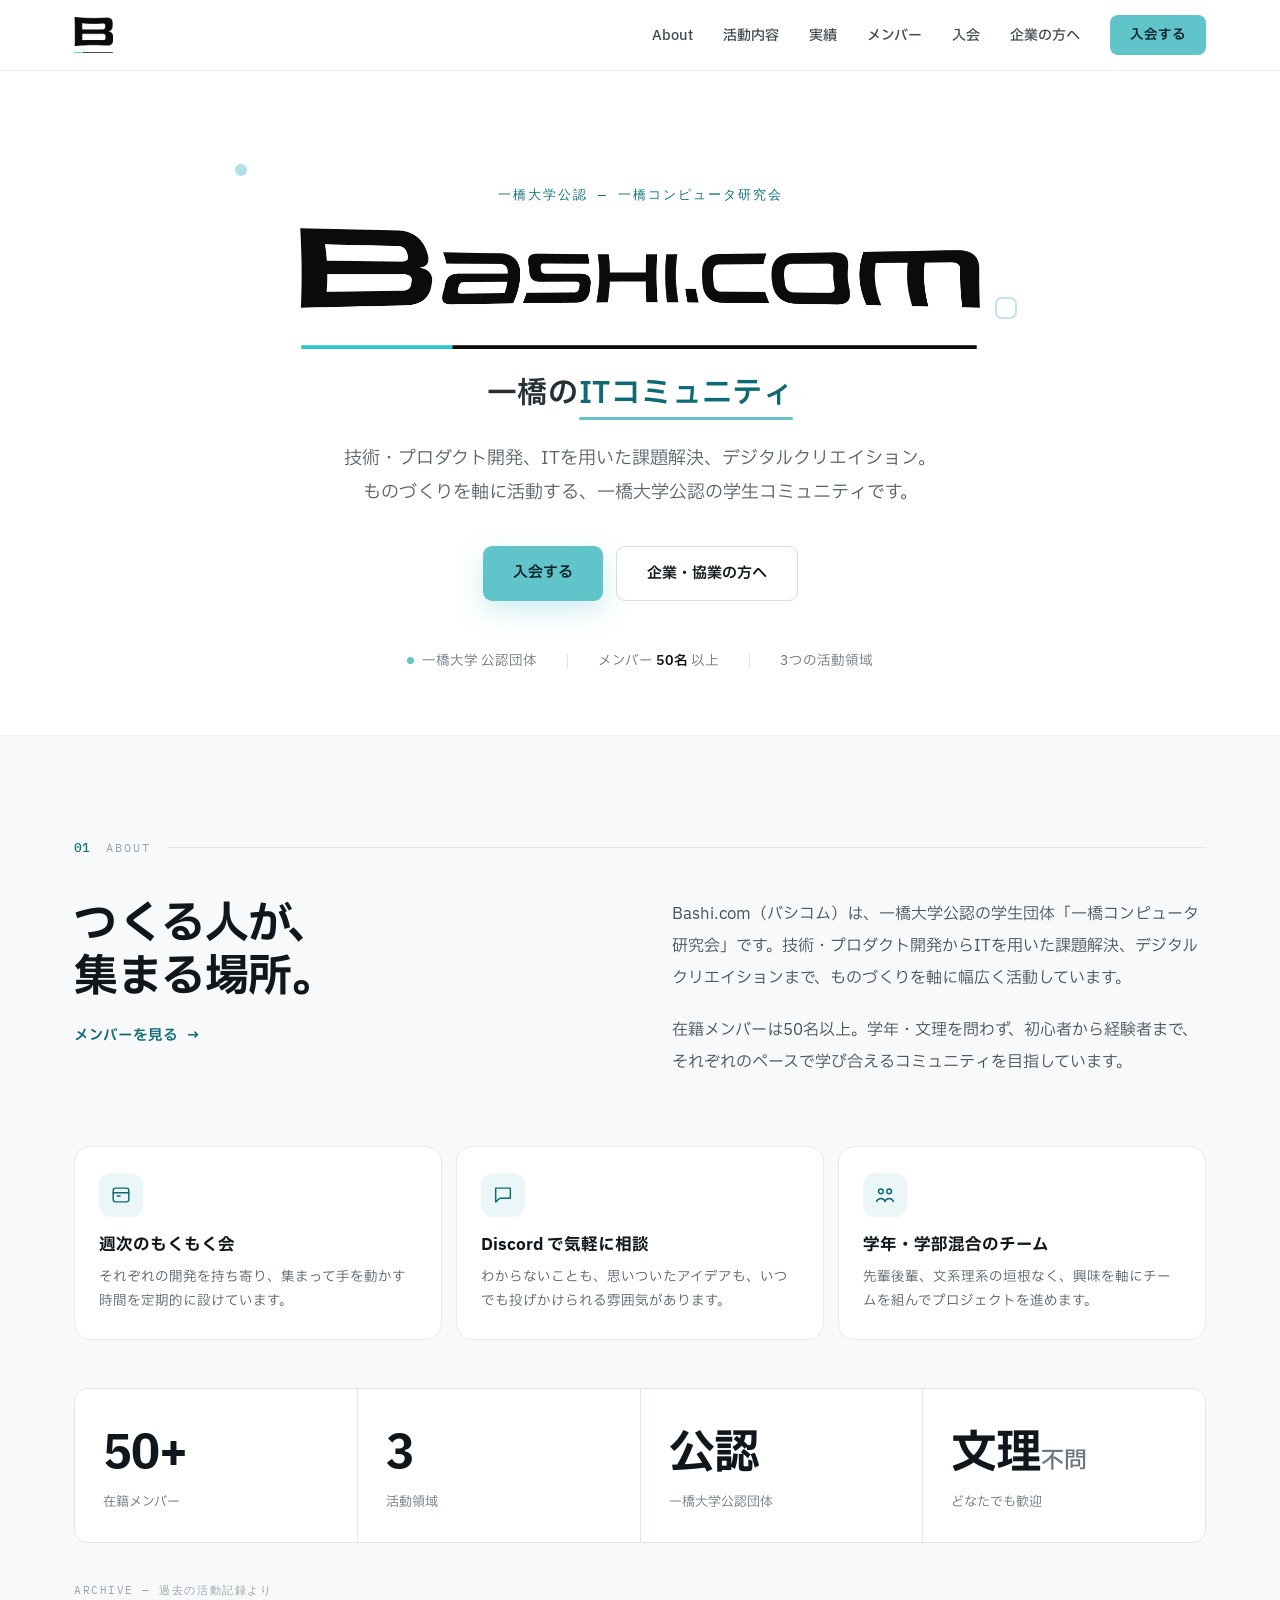
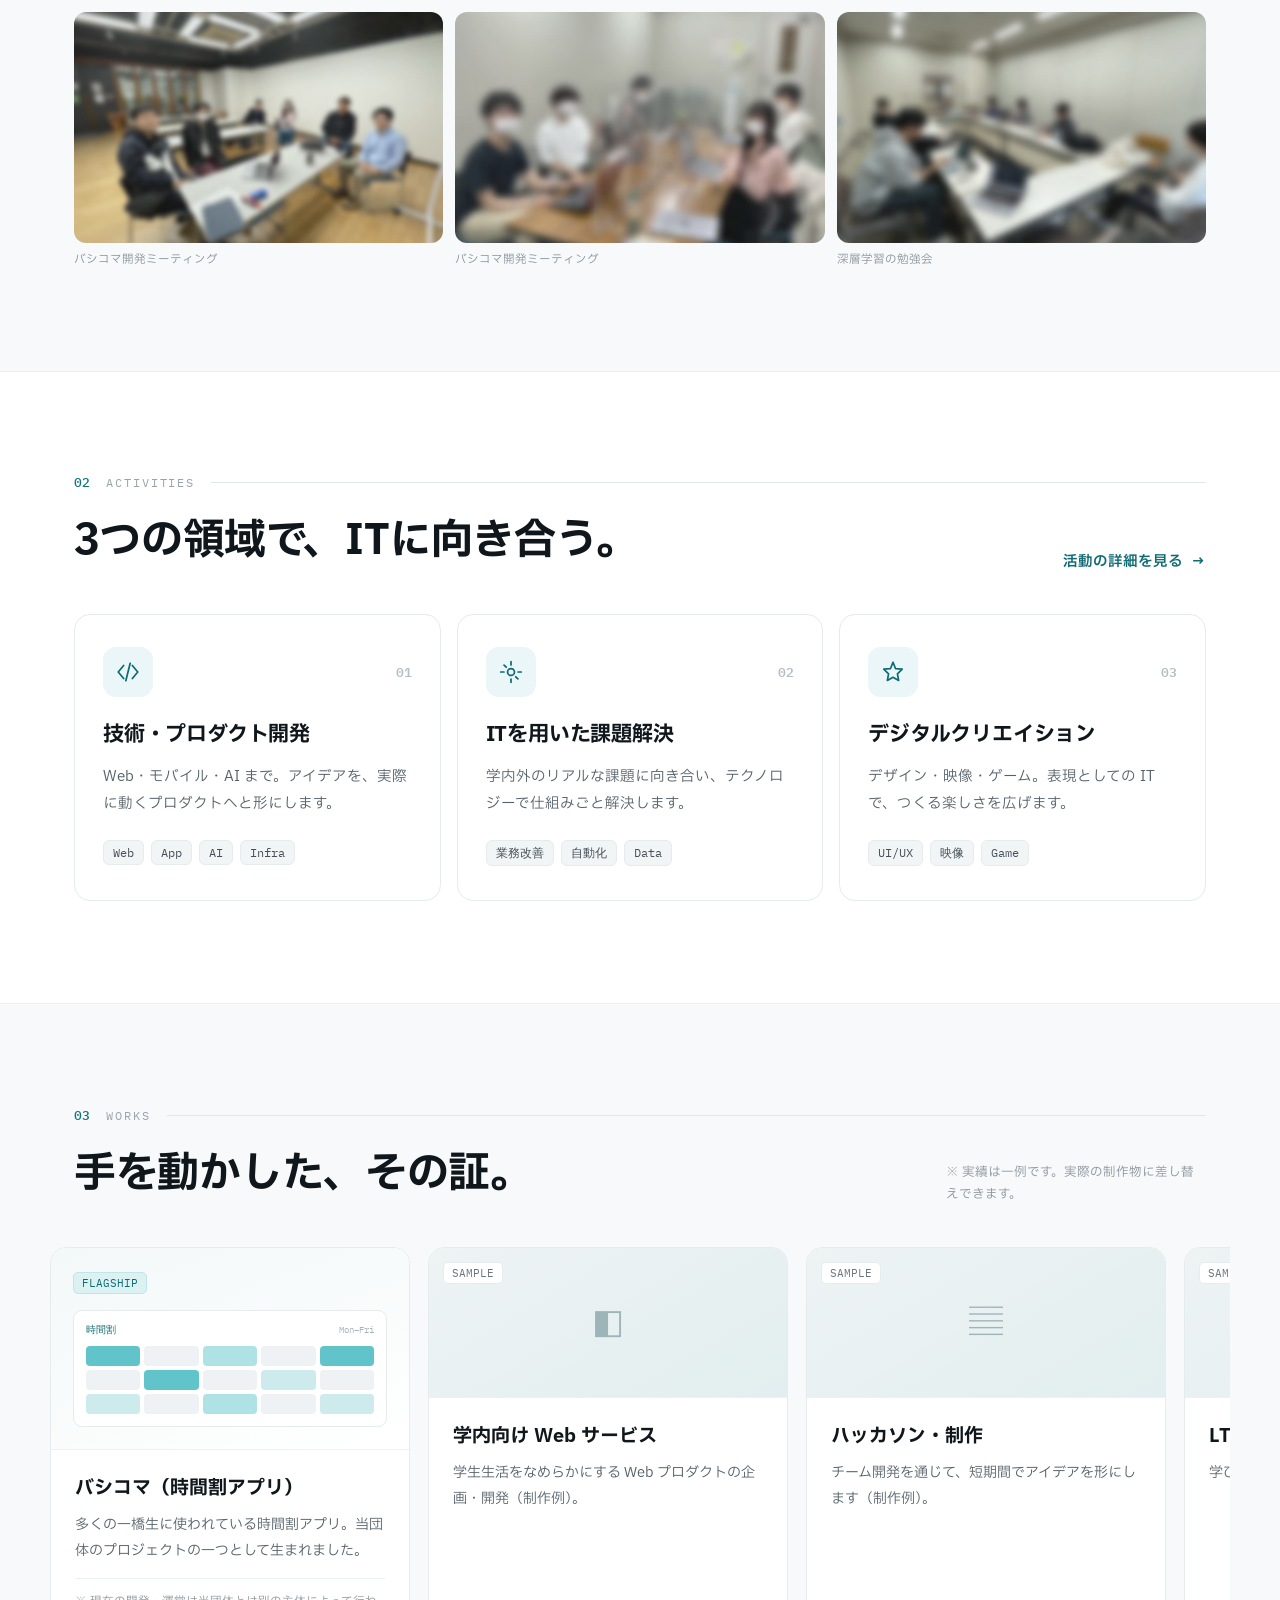
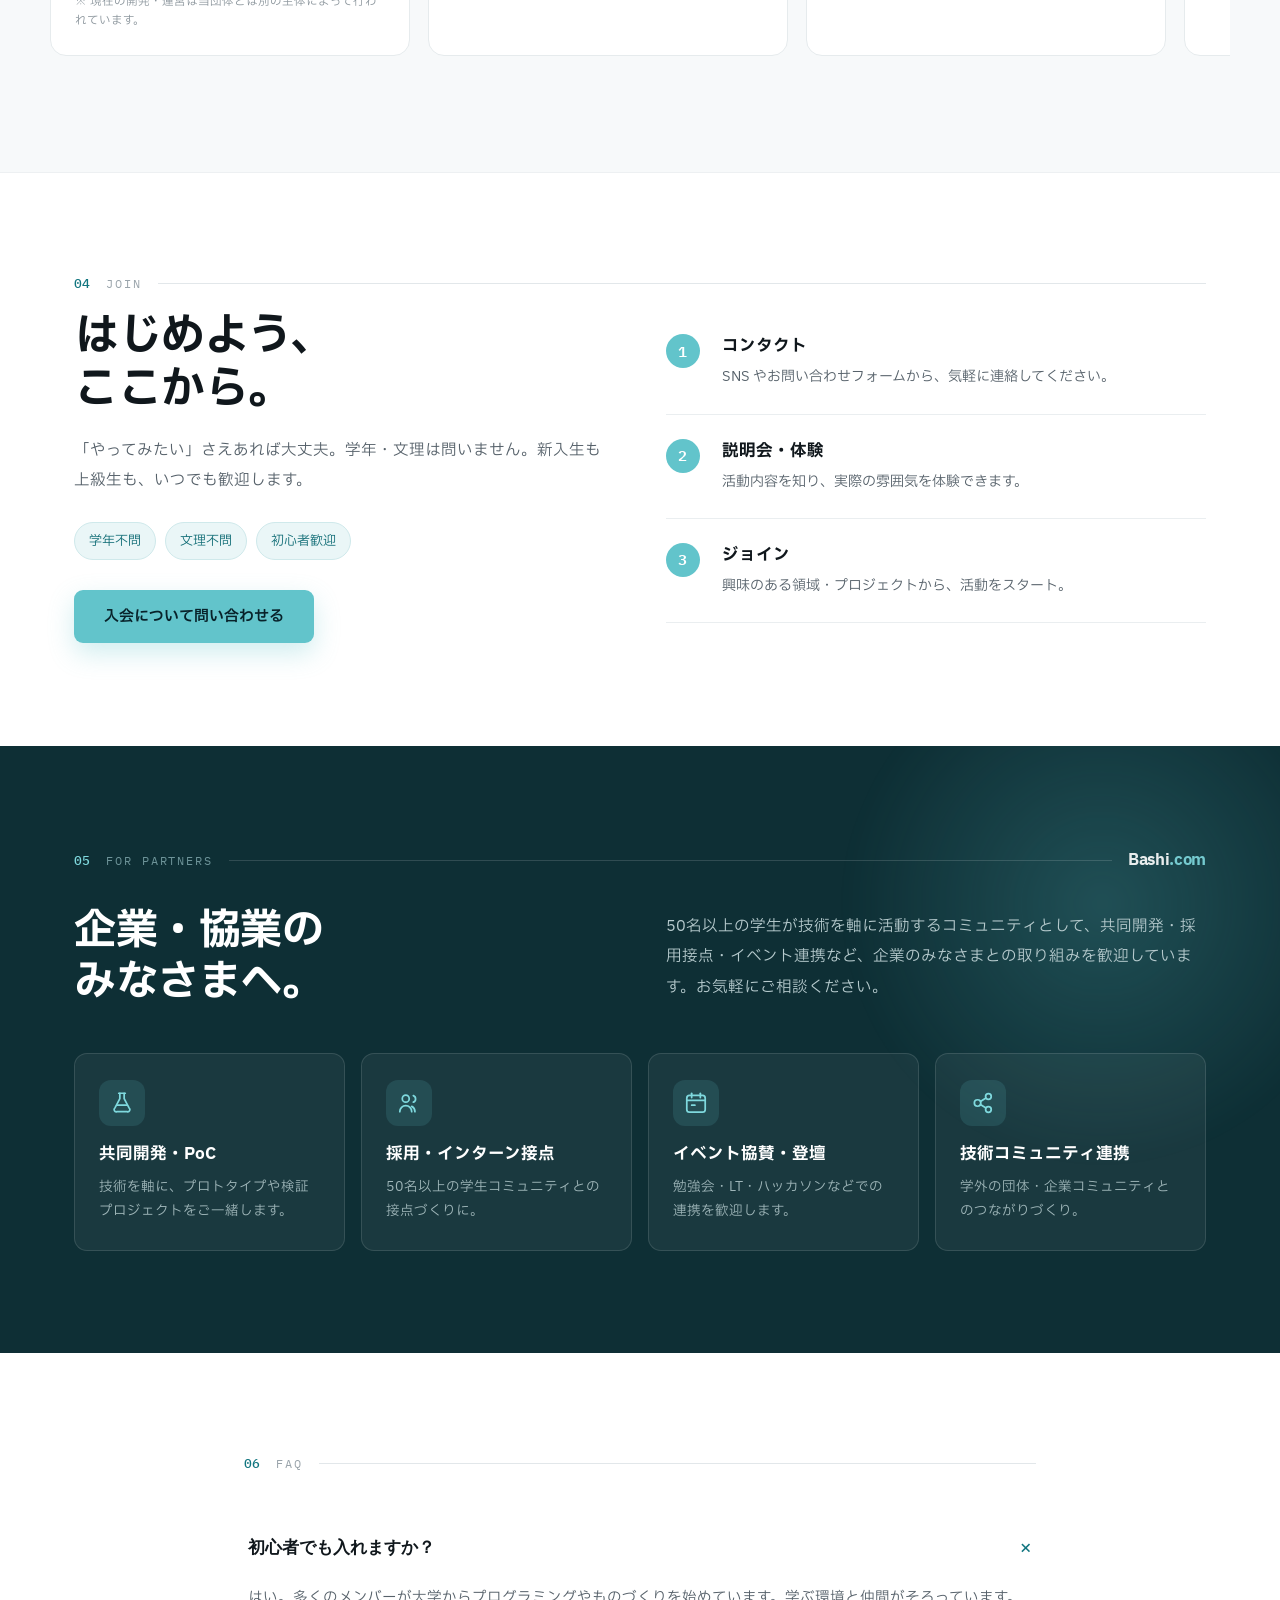
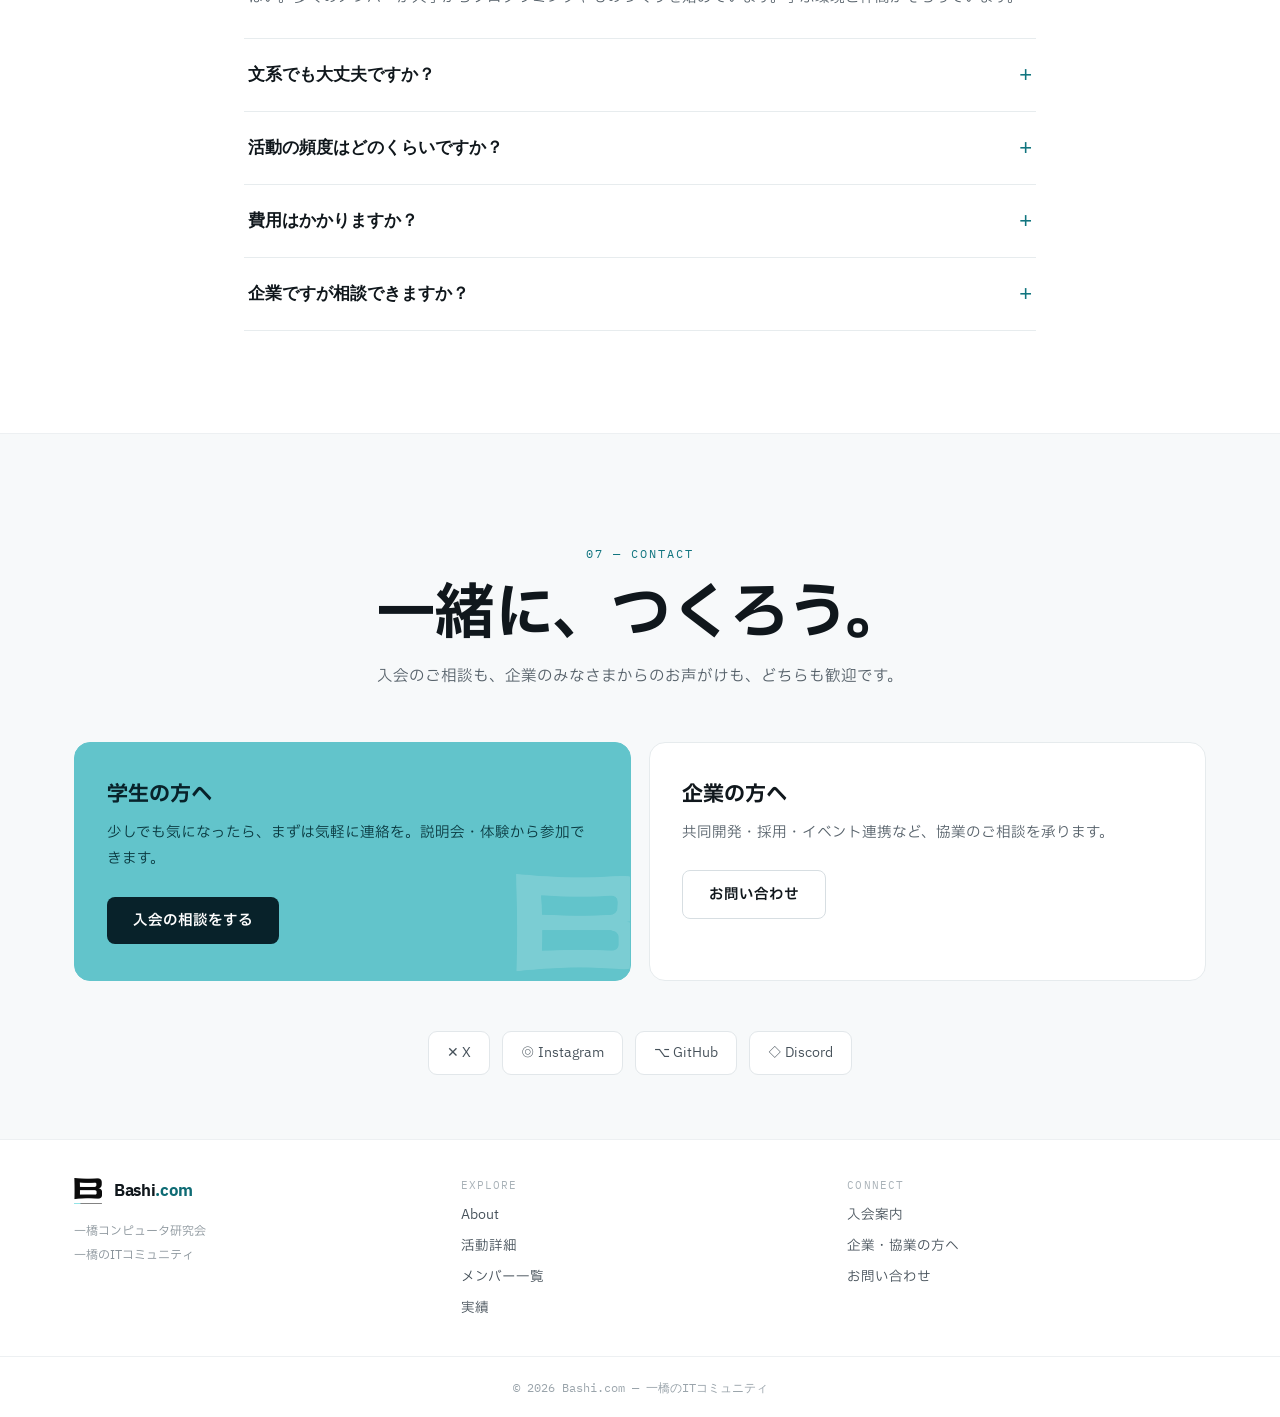
==== commit 80b21d8e: "Add archive photo strip of past activities to About section Old activity photos recovered from Twitt" ====
--- a/index.html
+++ b/index.html
@@ -119,6 +119,24 @@
           <div class="stat-label">どなたでも歓迎</div>
         </div>
       </div>
+      <!-- 過去の活動写真（古い記録のため控えめに掲載） -->
+      <div data-rv class="about-photos">
+        <span class="about-photos-label">Archive — 過去の活動記録より</span>
+        <div class="about-photos-grid">
+          <figure class="activity-photo">
+            <img src="uploads/activity_bashikoma_mtg_1.jpg" alt="バシコマ開発ミーティングのようす" loading="lazy">
+            <figcaption>バシコマ開発ミーティング</figcaption>
+          </figure>
+          <figure class="activity-photo">
+            <img src="uploads/activity_bashikoma_mtg_2.jpg" alt="バシコマ開発ミーティングのようす" loading="lazy">
+            <figcaption>バシコマ開発ミーティング</figcaption>
+          </figure>
+          <figure class="activity-photo">
+            <img src="uploads/activity_deep_learning_mtg.jpg" alt="深層学習勉強会のようす" loading="lazy">
+            <figcaption>深層学習の勉強会</figcaption>
+          </figure>
+        </div>
+      </div>
     </div>
   </section>
 
--- a/styles.css
+++ b/styles.css
@@ -157,6 +157,13 @@
 .feature-desc { margin: 0; font-size: 13.5px; line-height: 1.8; color: #56616A; }
 .about-copy { margin: 0 0 20px; font-size: 16px; line-height: 2; color: #46515A; }
 .about-stats { display: grid; grid-template-columns: repeat(auto-fit,minmax(180px,1fr)); gap: 1px; background: #E2E7EA; border: 1px solid #E2E7EA; border-radius: 14px; overflow: hidden; margin-top: 48px; }
+/* 過去の活動写真 — 古い記録なので小さめ・控えめなトーンで載せる */
+.about-photos { margin-top: 40px; }
+.about-photos-label { display: block; font-family: 'IBM Plex Mono', monospace; font-size: 11px; letter-spacing: .14em; color: #9AA4AB; text-transform: uppercase; margin-bottom: 14px; }
+.about-photos-grid { display: grid; grid-template-columns: repeat(auto-fit,minmax(180px,1fr)); gap: 12px; }
+.activity-photo { margin: 0; }
+.activity-photo img { width: 100%; aspect-ratio: 16/10; object-fit: cover; border-radius: 12px; display: block; filter: saturate(.85); opacity: .92; }
+.activity-photo figcaption { font-size: 11.5px; color: #8A949B; margin-top: 8px; }
 .stat-box { background: #fff; padding: 30px 28px; }
 .stat-num { font-weight: 700; font-size: clamp(32px,4vw,46px); letter-spacing: -.02em; color: #10171C; }
 .stat-label { font-size: 13px; color: #6A747C; margin-top: 4px; }
